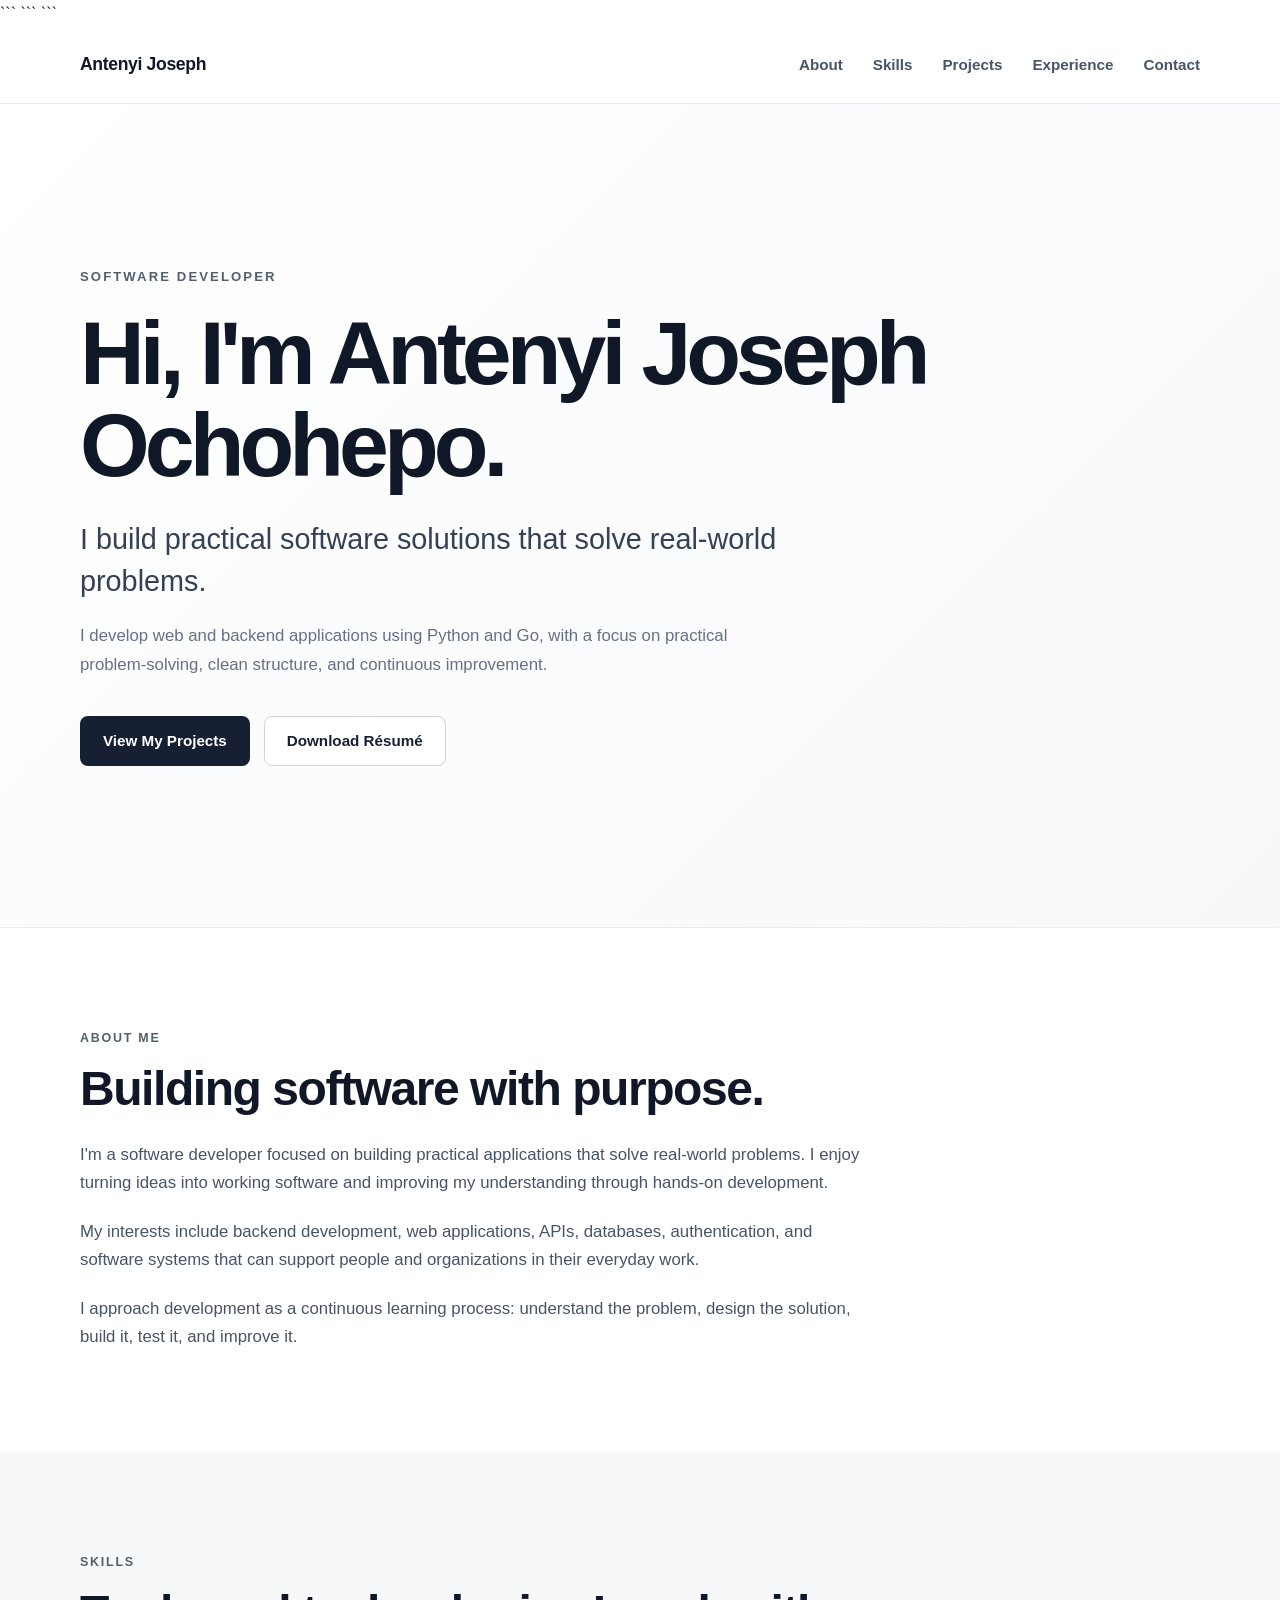
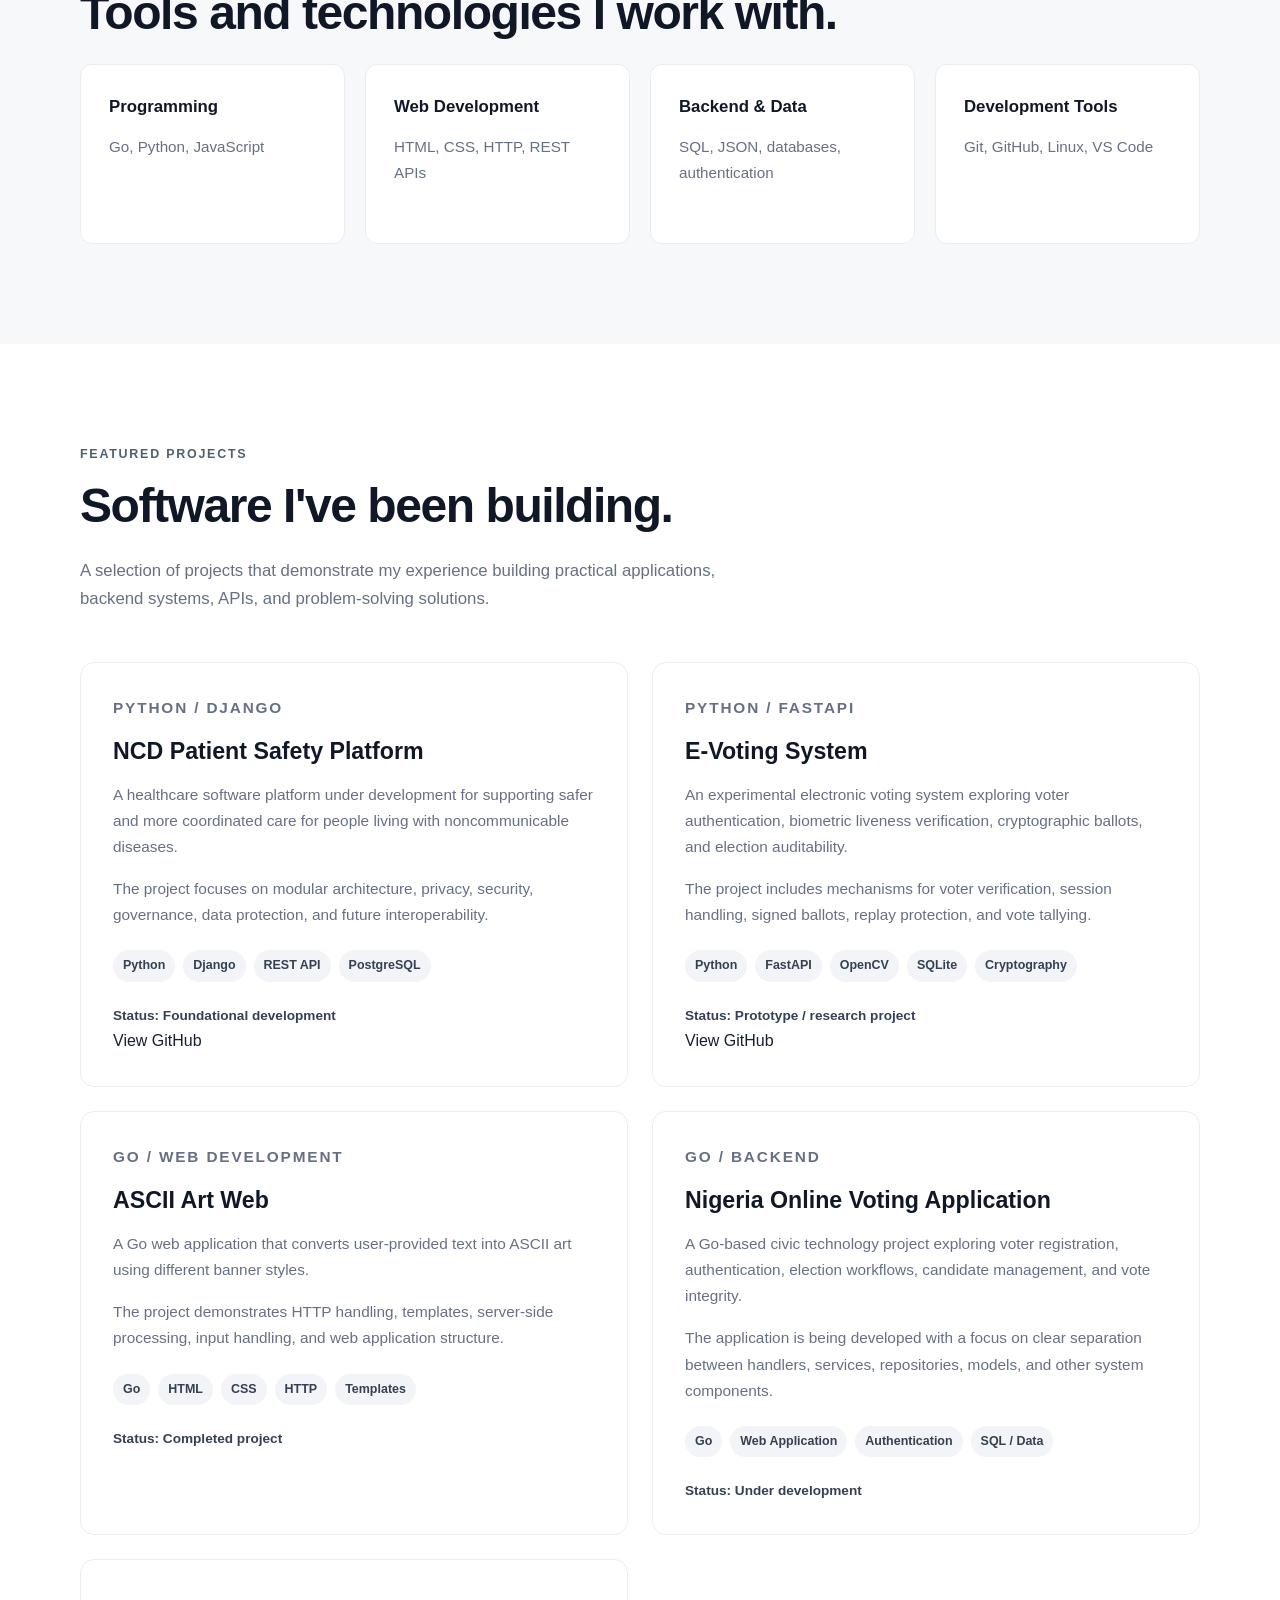
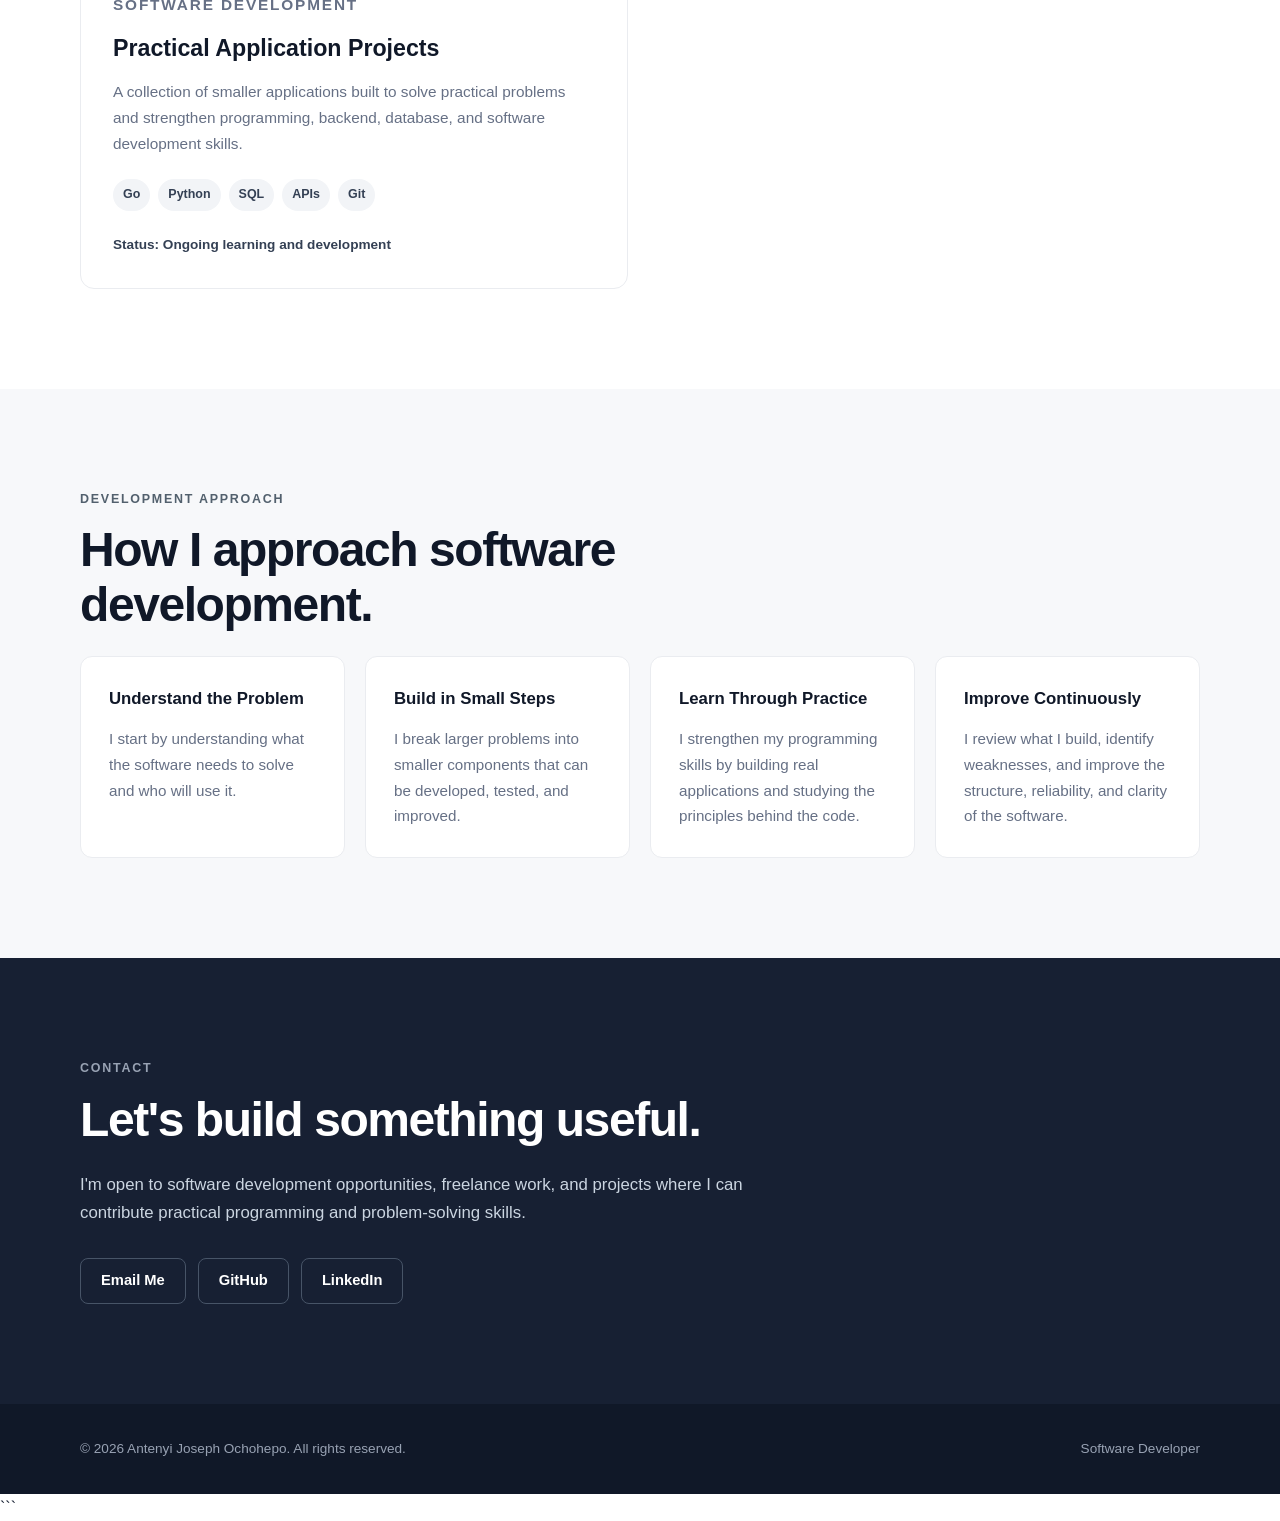
==== index.html @ 0637e805 "myfiles" ====
<!DOCTYPE html>

<html lang="en">
<head>
    <meta charset="UTF-8">
    <meta name="viewport" content="width=device-width, initial-scale=1.0">

```
<title>Antenyi Joseph Ochohepo | Software Developer</title>

<meta
    name="description"
    content="Portfolio of Antenyi Joseph Ochohepo, a software developer building practical web and backend applications using Python and Go."
>

<meta
    name="author"
    content="Antenyi Joseph Ochohepo"
>

<link rel="stylesheet" href="css/style.css">
```

</head>

<body>

```
<!-- =========================
     HEADER / NAVIGATION
========================== -->

<header class="site-header">

    <nav class="navbar container">

        <a class="logo" href="#home">
            Antenyi Joseph
        </a>

        <div class="nav-links">
            <a href="#about">About</a>
            <a href="#skills">Skills</a>
            <a href="#projects">Projects</a>
            <a href="#experience">Experience</a>
            <a href="#contact">Contact</a>
        </div>

    </nav>

</header>


<main>

    <!-- =========================
         HERO
    ========================== -->

    <section id="home" class="hero">

        <div class="container hero-content">

            <p class="eyebrow">
                SOFTWARE DEVELOPER
            </p>

            <h1>
                Hi, I'm Antenyi Joseph Ochohepo.
            </h1>

            <p class="hero-text">
                I build practical software solutions that solve
                real-world problems.
            </p>

            <p class="hero-description">
                I develop web and backend applications using Python and Go,
                with a focus on practical problem-solving, clean structure,
                and continuous improvement.
            </p>

            <div class="hero-actions">

                <a
                    class="button button-primary"
                    href="#projects"
                >
                    View My Projects
                </a>

                <a
                    class="button button-secondary"
                    href="assets/Antenyi_Joseph_Ochohepo_Software_Developer_Resume.pdf"
                    target="_blank"
                    rel="noopener"
                >
                    Download Résumé
                </a>

            </div>

        </div>

    </section>


    <!-- =========================
         ABOUT
    ========================== -->

    <section id="about" class="section">

        <div class="container">

            <p class="section-label">
                ABOUT ME
            </p>

            <h2>
                Building software with purpose.
            </h2>

            <div class="about-content">

                <p>
                    I'm a software developer focused on building practical
                    applications that solve real-world problems. I enjoy
                    turning ideas into working software and improving my
                    understanding through hands-on development.
                </p>

                <p>
                    My interests include backend development, web
                    applications, APIs, databases, authentication, and
                    software systems that can support people and
                    organizations in their everyday work.
                </p>

                <p>
                    I approach development as a continuous learning
                    process: understand the problem, design the solution,
                    build it, test it, and improve it.
                </p>

            </div>

        </div>

    </section>


    <!-- =========================
         SKILLS
    ========================== -->

    <section id="skills" class="section section-alt">

        <div class="container">

            <p class="section-label">
                SKILLS
            </p>

            <h2>
                Tools and technologies I work with.
            </h2>

            <div class="skills-grid">

                <article class="skill-card">

                    <h3>
                        Programming
                    </h3>

                    <p>
                        Go, Python, JavaScript
                    </p>

                </article>


                <article class="skill-card">

                    <h3>
                        Web Development
                    </h3>

                    <p>
                        HTML, CSS, HTTP, REST APIs
                    </p>

                </article>


                <article class="skill-card">

                    <h3>
                        Backend &amp; Data
                    </h3>

                    <p>
                        SQL, JSON, databases, authentication
                    </p>

                </article>


                <article class="skill-card">

                    <h3>
                        Development Tools
                    </h3>

                    <p>
                        Git, GitHub, Linux, VS Code
                    </p>

                </article>

            </div>

        </div>

    </section>


    <!-- =========================
         PROJECTS
    ========================== -->

    <section id="projects" class="section">

        <div class="container">

            <p class="section-label">
                FEATURED PROJECTS
            </p>

            <h2>
                Software I've been building.
            </h2>

            <p class="section-intro">
                A selection of projects that demonstrate my experience
                building practical applications, backend systems,
                APIs, and problem-solving solutions.
            </p>


            <div class="projects-grid">

                <!-- =========================
                     PROJECT 1
                ========================== -->

                <article class="project-card">

                    <div class="project-content">

                        <p class="project-type">
                            PYTHON / DJANGO
                        </p>

                        <h3>
                            NCD Patient Safety Platform
                        </h3>

                        <p>
                            A healthcare software platform under development
                            for supporting safer and more coordinated care
                            for people living with noncommunicable diseases.
                        </p>

                        <p>
                            The project focuses on modular architecture,
                            privacy, security, governance, data protection,
                            and future interoperability.
                        </p>

                        <div class="project-tags">

                            <span>Python</span>
                            <span>Django</span>
                            <span>REST API</span>
                            <span>PostgreSQL</span>

                        </div>

                        <p class="project-status">
                            Status: Foundational development
                        </p>

                        <div class="project-links">

                            <a
                                href="https://github.com/antenyijoseph20-glitch/NCD-Patient-Safety-Platform"
                                target="_blank"
                                rel="noopener"
                            >
                                View GitHub
                            </a>

                        </div>

                    </div>

                </article>


                <!-- =========================
                     PROJECT 2
                ========================== -->

                <article class="project-card">

                    <div class="project-content">

                        <p class="project-type">
                            PYTHON / FASTAPI
                        </p>

                        <h3>
                            E-Voting System
                        </h3>

                        <p>
                            An experimental electronic voting system
                            exploring voter authentication, biometric
                            liveness verification, cryptographic ballots,
                            and election auditability.
                        </p>

                        <p>
                            The project includes mechanisms for voter
                            verification, session handling, signed
                            ballots, replay protection, and vote tallying.
                        </p>

                        <div class="project-tags">

                            <span>Python</span>
                            <span>FastAPI</span>
                            <span>OpenCV</span>
                            <span>SQLite</span>
                            <span>Cryptography</span>

                        </div>

                        <p class="project-status">
                            Status: Prototype / research project
                        </p>

                        <div class="project-links">

                            <a
                                href="https://github.com/antenyijoseph20-glitch/evoting"
                                target="_blank"
                                rel="noopener"
                            >
                                View GitHub
                            </a>

                        </div>

                    </div>

                </article>


                <!-- =========================
                     PROJECT 3
                ========================== -->

                <article class="project-card">

                    <div class="project-content">

                        <p class="project-type">
                            GO / WEB DEVELOPMENT
                        </p>

                        <h3>
                            ASCII Art Web
                        </h3>

                        <p>
                            A Go web application that converts user-provided
                            text into ASCII art using different banner
                            styles.
                        </p>

                        <p>
                            The project demonstrates HTTP handling,
                            templates, server-side processing, input
                            handling, and web application structure.
                        </p>

                        <div class="project-tags">

                            <span>Go</span>
                            <span>HTML</span>
                            <span>CSS</span>
                            <span>HTTP</span>
                            <span>Templates</span>

                        </div>

                        <p class="project-status">
                            Status: Completed project
                        </p>

                    </div>

                </article>


                <!-- =========================
                     PROJECT 4
                ========================== -->

                <article class="project-card">

                    <div class="project-content">

                        <p class="project-type">
                            GO / BACKEND
                        </p>

                        <h3>
                            Nigeria Online Voting Application
                        </h3>

                        <p>
                            A Go-based civic technology project exploring
                            voter registration, authentication, election
                            workflows, candidate management, and vote
                            integrity.
                        </p>

                        <p>
                            The application is being developed with a focus
                            on clear separation between handlers, services,
                            repositories, models, and other system
                            components.
                        </p>

                        <div class="project-tags">

                            <span>Go</span>
                            <span>Web Application</span>
                            <span>Authentication</span>
                            <span>SQL / Data</span>

                        </div>

                        <p class="project-status">
                            Status: Under development
                        </p>

                    </div>

                </article>


                <!-- =========================
                     PROJECT 5
                ========================== -->

                <article class="project-card">

                    <div class="project-content">

                        <p class="project-type">
                            SOFTWARE DEVELOPMENT
                        </p>

                        <h3>
                            Practical Application Projects
                        </h3>

                        <p>
                            A collection of smaller applications built to
                            solve practical problems and strengthen
                            programming, backend, database, and software
                            development skills.
                        </p>

                        <div class="project-tags">

                            <span>Go</span>
                            <span>Python</span>
                            <span>SQL</span>
                            <span>APIs</span>
                            <span>Git</span>

                        </div>

                        <p class="project-status">
                            Status: Ongoing learning and development
                        </p>

                    </div>

                </article>

            </div>

        </div>

    </section>


    <!-- =========================
         DEVELOPMENT APPROACH
    ========================== -->

    <section id="experience" class="section section-alt">

        <div class="container">

            <p class="section-label">
                DEVELOPMENT APPROACH
            </p>

            <h2>
                How I approach software development.
            </h2>

            <div class="experience-grid">

                <article class="experience-card">

                    <h3>
                        Understand the Problem
                    </h3>

                    <p>
                        I start by understanding what the software needs
                        to solve and who will use it.
                    </p>

                </article>


                <article class="experience-card">

                    <h3>
                        Build in Small Steps
                    </h3>

                    <p>
                        I break larger problems into smaller components
                        that can be developed, tested, and improved.
                    </p>

                </article>


                <article class="experience-card">

                    <h3>
                        Learn Through Practice
                    </h3>

                    <p>
                        I strengthen my programming skills by building
                        real applications and studying the principles
                        behind the code.
                    </p>

                </article>


                <article class="experience-card">

                    <h3>
                        Improve Continuously
                    </h3>

                    <p>
                        I review what I build, identify weaknesses, and
                        improve the structure, reliability, and clarity
                        of the software.
                    </p>

                </article>

            </div>

        </div>

    </section>


    <!-- =========================
         CONTACT
    ========================== -->

    <section id="contact" class="section contact-section">

        <div class="container contact-content">

            <p class="section-label">
                CONTACT
            </p>

            <h2>
                Let's build something useful.
            </h2>

            <p>
                I'm open to software development opportunities,
                freelance work, and projects where I can contribute
                practical programming and problem-solving skills.
            </p>

            <div class="contact-links">

                <a href="mailto:antenyijoseph20@gmail.com">
                    Email Me
                </a>

                <a
                    href="https://github.com/antenyijoseph20-glitch"
                    target="_blank"
                    rel="noopener"
                >
                    GitHub
                </a>

                <a
                    href="https://www.linkedin.com/in/antenyi-joseph-727a21181"
                    target="_blank"
                    rel="noopener"
                >
                    LinkedIn
                </a>

            </div>

        </div>

    </section>

</main>


<!-- =========================
     FOOTER
========================== -->

<footer class="site-footer">

    <div class="container footer-content">

        <p>
            &copy; 2026 Antenyi Joseph Ochohepo.
            All rights reserved.
        </p>

        <p>
            Software Developer
        </p>

    </div>

</footer>


<script src="js/script.js"></script>
```

</body>
</html>
---- css/style.css ----
/* =========================================================
   PORTFOLIO STYLESHEET
   Antenyi Joseph Ochohepo
   ========================================================= */

/* =========================================================
   1. RESET & BASE
   ========================================================= */

* {
    margin: 0;
    padding: 0;
    box-sizing: border-box;
}

html {
    scroll-behavior: smooth;
}

body {
    font-family:
        Inter,
        -apple-system,
        BlinkMacSystemFont,
        "Segoe UI",
        Roboto,
        Helvetica,
        Arial,
        sans-serif;

    background: #ffffff;
    color: #172033;
    line-height: 1.7;
}

img {
    max-width: 100%;
    display: block;
}

a {
    color: inherit;
    text-decoration: none;
}

button,
a {
    -webkit-tap-highlight-color: transparent;
}

::selection {
    background: #172033;
    color: #ffffff;
}


/* =========================================================
   2. GLOBAL LAYOUT
   ========================================================= */

.container {
    width: min(1120px, calc(100% - 40px));
    margin: 0 auto;
}

.section {
    padding: 100px 0;
}

.section-alt {
    background: #f7f8fa;
}

.section-label {
    margin-bottom: 12px;
    color: #52606d;
    font-size: 0.78rem;
    font-weight: 700;
    letter-spacing: 0.14em;
}

.section h2 {
    max-width: 760px;
    margin-bottom: 24px;
    color: #101828;
    font-size: clamp(2rem, 4vw, 3rem);
    line-height: 1.15;
    letter-spacing: -0.03em;
}

.section-intro {
    max-width: 700px;
    margin-bottom: 48px;
    color: #667085;
    font-size: 1.05rem;
}


/* =========================================================
   3. HEADER / NAVIGATION
   ========================================================= */

.site-header {
    position: sticky;
    top: 0;
    z-index: 1000;

    background: rgba(255, 255, 255, 0.94);
    border-bottom: 1px solid #eaecf0;

    backdrop-filter: blur(12px);
}

.navbar {
    min-height: 76px;

    display: flex;
    align-items: center;
    justify-content: space-between;

    gap: 30px;
}

.logo {
    color: #101828;
    font-size: 1.1rem;
    font-weight: 800;
    letter-spacing: -0.02em;
}

.nav-links {
    display: flex;
    align-items: center;
    gap: 30px;
}

.nav-links a {
    position: relative;

    color: #475467;
    font-size: 0.95rem;
    font-weight: 600;

    transition:
        color 0.2s ease;
}

.nav-links a::after {
    content: "";

    position: absolute;
    left: 0;
    bottom: -7px;

    width: 0;
    height: 2px;

    background: #172033;

    transition: width 0.2s ease;
}

.nav-links a.active {
    color: #101828;
}

.nav-links a.active::after {
    width: 100%;
}


/* =========================================================
   4. HERO
   ========================================================= */

.hero {
    min-height: calc(100vh - 76px);

    display: flex;
    align-items: center;

    background:
        linear-gradient(
            135deg,
            #ffffff 0%,
            #f7f8fa 100%
        );

    border-bottom: 1px solid #eaecf0;
}

.hero-content {
    padding: 100px 0;
}

.eyebrow {
    margin-bottom: 20px;

    color: #52606d;
    font-size: 0.82rem;
    font-weight: 800;
    letter-spacing: 0.16em;
}

.hero h1 {
    max-width: 850px;

    color: #101828;
    font-size: clamp(2.8rem, 7vw, 5.8rem);
    line-height: 1.02;
    letter-spacing: -0.055em;
}

.hero-text {
    max-width: 760px;
    margin-top: 28px;

    color: #344054;
    font-size: clamp(1.3rem, 2.5vw, 1.8rem);
    line-height: 1.45;
    font-weight: 500;
}

.hero-description {
    max-width: 680px;
    margin-top: 20px;

    color: #667085;
    font-size: 1.05rem;
}

.hero-actions {
    display: flex;
    flex-wrap: wrap;

    gap: 14px;
    margin-top: 36px;
}


/* =========================================================
   5. BUTTONS
   ========================================================= */

.button {
    display: inline-flex;
    align-items: center;
    justify-content: center;

    min-height: 50px;
    padding: 0 22px;

    border: 1px solid transparent;
    border-radius: 8px;

    font-size: 0.95rem;
    font-weight: 700;

    transition:
        transform 0.2s ease,
        background 0.2s ease,
        border-color 0.2s ease;
}

.button:hover {
    transform: translateY(-2px);
}

.button-primary {
    background: #172033;
    color: #ffffff;
}

.button-primary:hover {
    background: #0f1728;
}

.button-secondary {
    background: #ffffff;
    color: #172033;
    border-color: #d0d5dd;
}

.button-secondary:hover {
    background: #f9fafb;
    border-color: #98a2b3;
}


/* =========================================================
   6. ABOUT
   ========================================================= */

.about-content {
    max-width: 780px;
}

.about-content p {
    margin-bottom: 20px;

    color: #475467;
    font-size: 1.05rem;
}

.about-content p:last-child {
    margin-bottom: 0;
}


/* =========================================================
   7. SKILLS
   ========================================================= */

.skills-grid {
    display: grid;

    grid-template-columns: repeat(4, 1fr);

    gap: 20px;
}

.skill-card {
    min-height: 180px;
    padding: 28px;

    background: #ffffff;
    border: 1px solid #eaecf0;
    border-radius: 12px;

    transition:
        transform 0.2s ease,
        border-color 0.2s ease,
        box-shadow 0.2s ease;
}

.skill-card:hover {
    transform: translateY(-4px);

    border-color: #d0d5dd;

    box-shadow:
        0 12px 30px rgba(16, 24, 40, 0.08);
}

.skill-card h3 {
    margin-bottom: 12px;

    color: #101828;
    font-size: 1.05rem;
}

.skill-card p {
    color: #667085;
    font-size: 0.95rem;
}


/* =========================================================
   8. PROJECTS
   ========================================================= */

.projects-grid {
    display: grid;

    grid-template-columns: repeat(2, 1fr);

    gap: 24px;
}

.project-card {
    display: flex;

    min-height: 100%;

    background: #ffffff;
    border: 1px solid #eaecf0;
    border-radius: 14px;

    overflow: hidden;

    transition:
        transform 0.2s ease,
        border-color 0.2s ease,
        box-shadow 0.2s ease;
}

.project-card:hover {
    transform: translateY(-5px);

    border-color: #d0d5dd;

    box-shadow:
        0 16px 36px rgba(16, 24, 40, 0.09);
}

.project-content {
    width: 100%;
    padding: 32px;
}

.project-type {
    margin-bottom: 12px;

    color: #667085;
    font-size: 0.75rem;
    font-weight: 800;
    letter-spacing: 0.12em;
}

.project-card h3 {
    margin-bottom: 16px;

    color: #101828;
    font-size: 1.45rem;
    line-height: 1.25;
}

.project-card p {
    margin-bottom: 16px;

    color: #667085;
    font-size: 0.96rem;
}

.project-tags {
    display: flex;
    flex-wrap: wrap;

    gap: 8px;
    margin-top: 22px;
}

.project-tags span {
    padding: 5px 10px;

    background: #f2f4f7;
    border-radius: 999px;

    color: #344054;
    font-size: 0.78rem;
    font-weight: 600;
}

.project-status {
    margin-top: 22px;
    margin-bottom: 0 !important;

    color: #344054 !important;
    font-size: 0.85rem !important;
    font-weight: 700;
}


/* =========================================================
   9. DEVELOPMENT APPROACH
   ========================================================= */

.experience-grid {
    display: grid;

    grid-template-columns: repeat(4, 1fr);

    gap: 20px;
}

.experience-card {
    padding: 28px;

    background: #ffffff;
    border: 1px solid #eaecf0;
    border-radius: 12px;
}

.experience-card h3 {
    margin-bottom: 12px;

    color: #101828;
    font-size: 1.05rem;
}

.experience-card p {
    color: #667085;
    font-size: 0.95rem;
}


/* =========================================================
   10. CONTACT
   ========================================================= */

.contact-section {
    background: #172033;
    color: #ffffff;
}

.contact-section .section-label {
    color: #98a2b3;
}

.contact-section h2 {
    color: #ffffff;
}

.contact-content > p:not(.section-label) {
    max-width: 680px;

    margin-bottom: 30px;

    color: #cbd5e1;
    font-size: 1.05rem;
}

.contact-links {
    display: flex;
    flex-wrap: wrap;

    gap: 12px;
}

.contact-links a {
    display: inline-flex;
    align-items: center;
    justify-content: center;

    min-height: 46px;
    padding: 0 20px;

    border: 1px solid #475467;
    border-radius: 8px;

    color: #ffffff;
    font-size: 0.92rem;
    font-weight: 700;

    transition:
        background 0.2s ease,
        border-color 0.2s ease;
}

.contact-links a:hover {
    background: #273249;
    border-color: #667085;
}


/* =========================================================
   11. FOOTER
   ========================================================= */

.site-footer {
    background: #101828;
    color: #98a2b3;
}

.footer-content {
    min-height: 90px;

    display: flex;
    align-items: center;
    justify-content: space-between;

    gap: 20px;
}

.footer-content p {
    font-size: 0.85rem;
}


/* =========================================================
   12. ACCESSIBILITY
   ========================================================= */

a:focus-visible {
    outline: 3px solid #667085;
    outline-offset: 4px;
    border-radius: 4px;
}


/* =========================================================
   13. TABLET
   ========================================================= */

@media (max-width: 900px) {

    .skills-grid,
    .experience-grid {
        grid-template-columns: repeat(2, 1fr);
    }

    .projects-grid {
        grid-template-columns: 1fr;
    }

    .hero h1 {
        max-width: 760px;
    }
}


/* =========================================================
   14. MOBILE
   ========================================================= */

@media (max-width: 700px) {

    .container {
        width: min(100% - 28px, 1120px);
    }

    .section {
        padding: 72px 0;
    }

    .navbar {
        min-height: auto;

        padding: 18px 0;

        align-items: flex-start;
        flex-direction: column;

        gap: 14px;
    }

    .nav-links {
        width: 100%;

        flex-wrap: wrap;

        gap: 10px 18px;
    }

    .nav-links a {
        font-size: 0.88rem;
    }

    .hero {
        min-height: auto;
    }

    .hero-content {
        padding: 80px 0;
    }

    .hero h1 {
        font-size: clamp(2.6rem, 14vw, 4rem);
    }

    .hero-text {
        font-size: 1.2rem;
    }

    .hero-description {
        font-size: 1rem;
    }

    .hero-actions {
        flex-direction: column;
        align-items: stretch;
    }

    .button {
        width: 100%;
    }

    .skills-grid,
    .experience-grid {
        grid-template-columns: 1fr;
    }

    .project-content {
        padding: 26px;
    }

    .contact-links {
        flex-direction: column;
        align-items: stretch;
    }

    .contact-links a {
        width: 100%;
    }

    .footer-content {
        padding: 24px 0;

        flex-direction: column;
        align-items: flex-start;
    }
}


/* =========================================================
   15. REDUCED MOTION
   ========================================================= */

@media (prefers-reduced-motion: reduce) {

    html {
        scroll-behavior: auto;
    }

    *,
    *::before,
    *::after {
        transition: none !important;
        animation: none !important;
    }
}
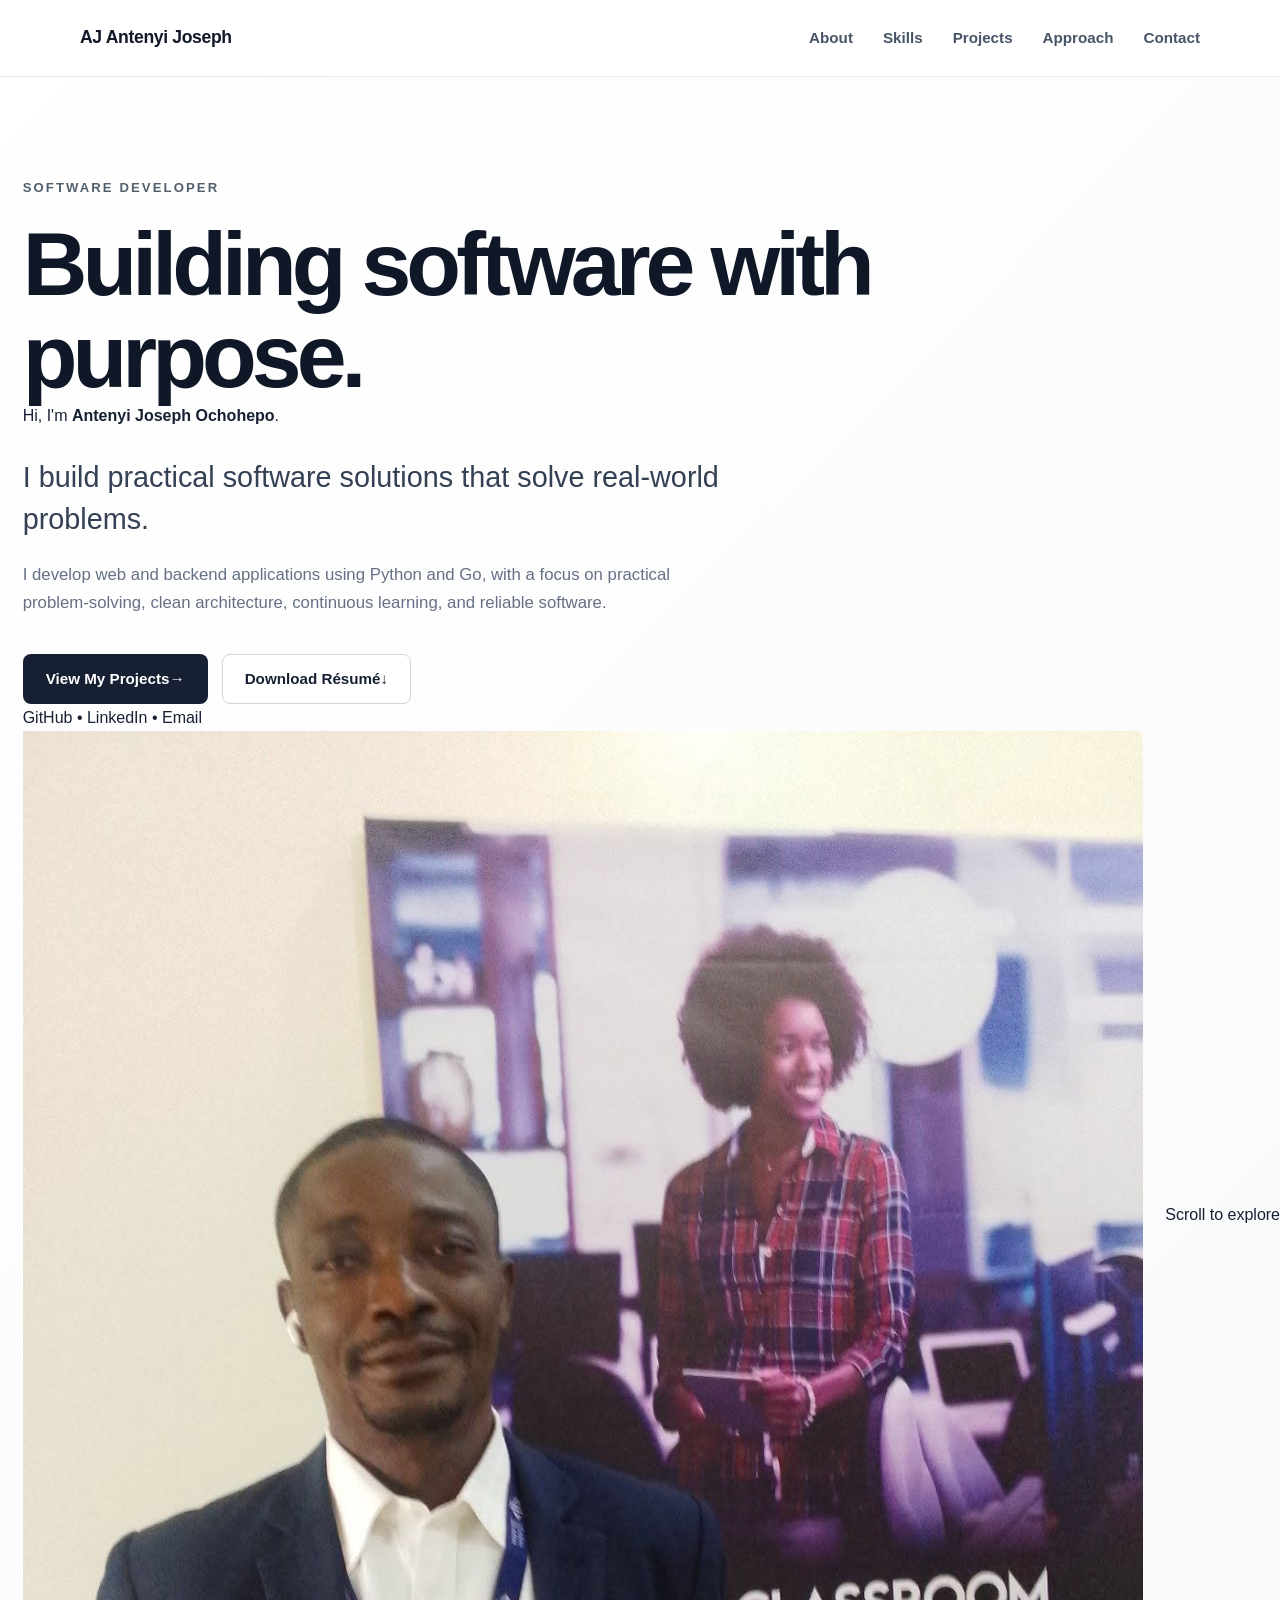
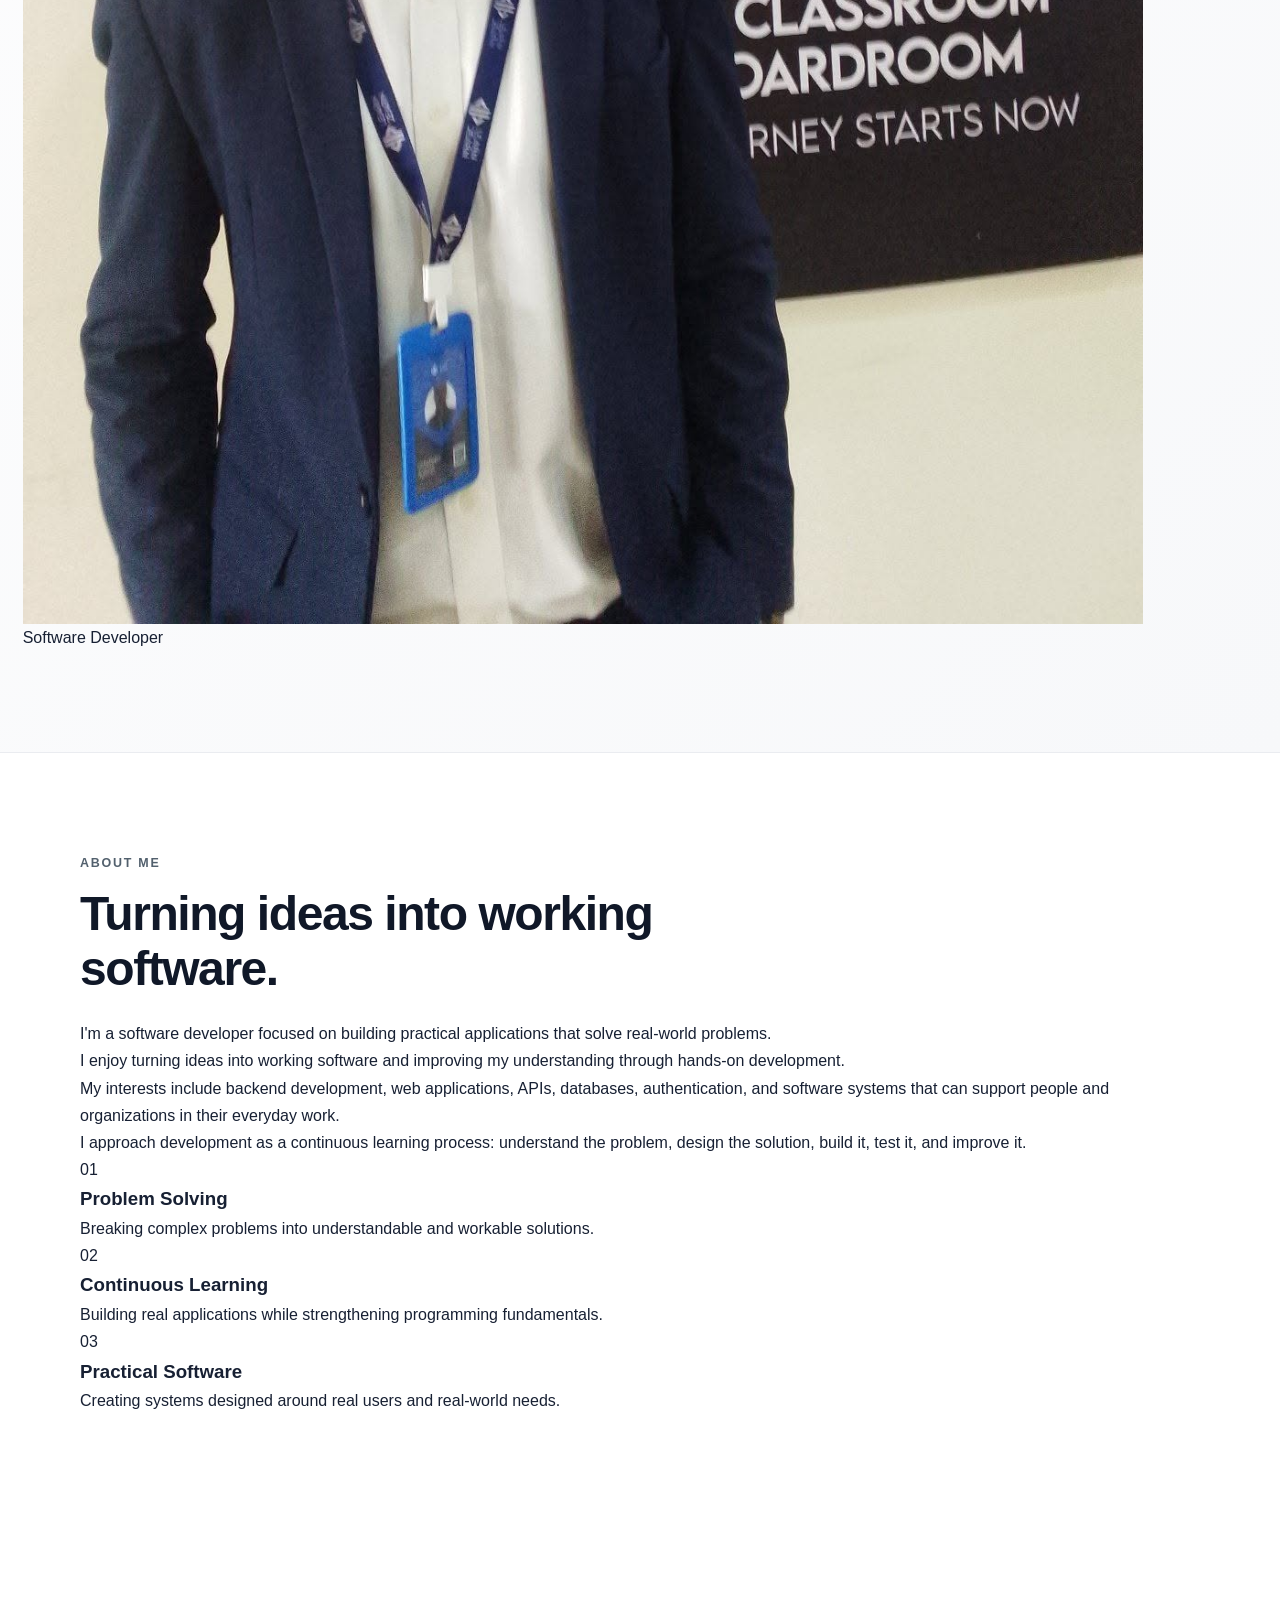
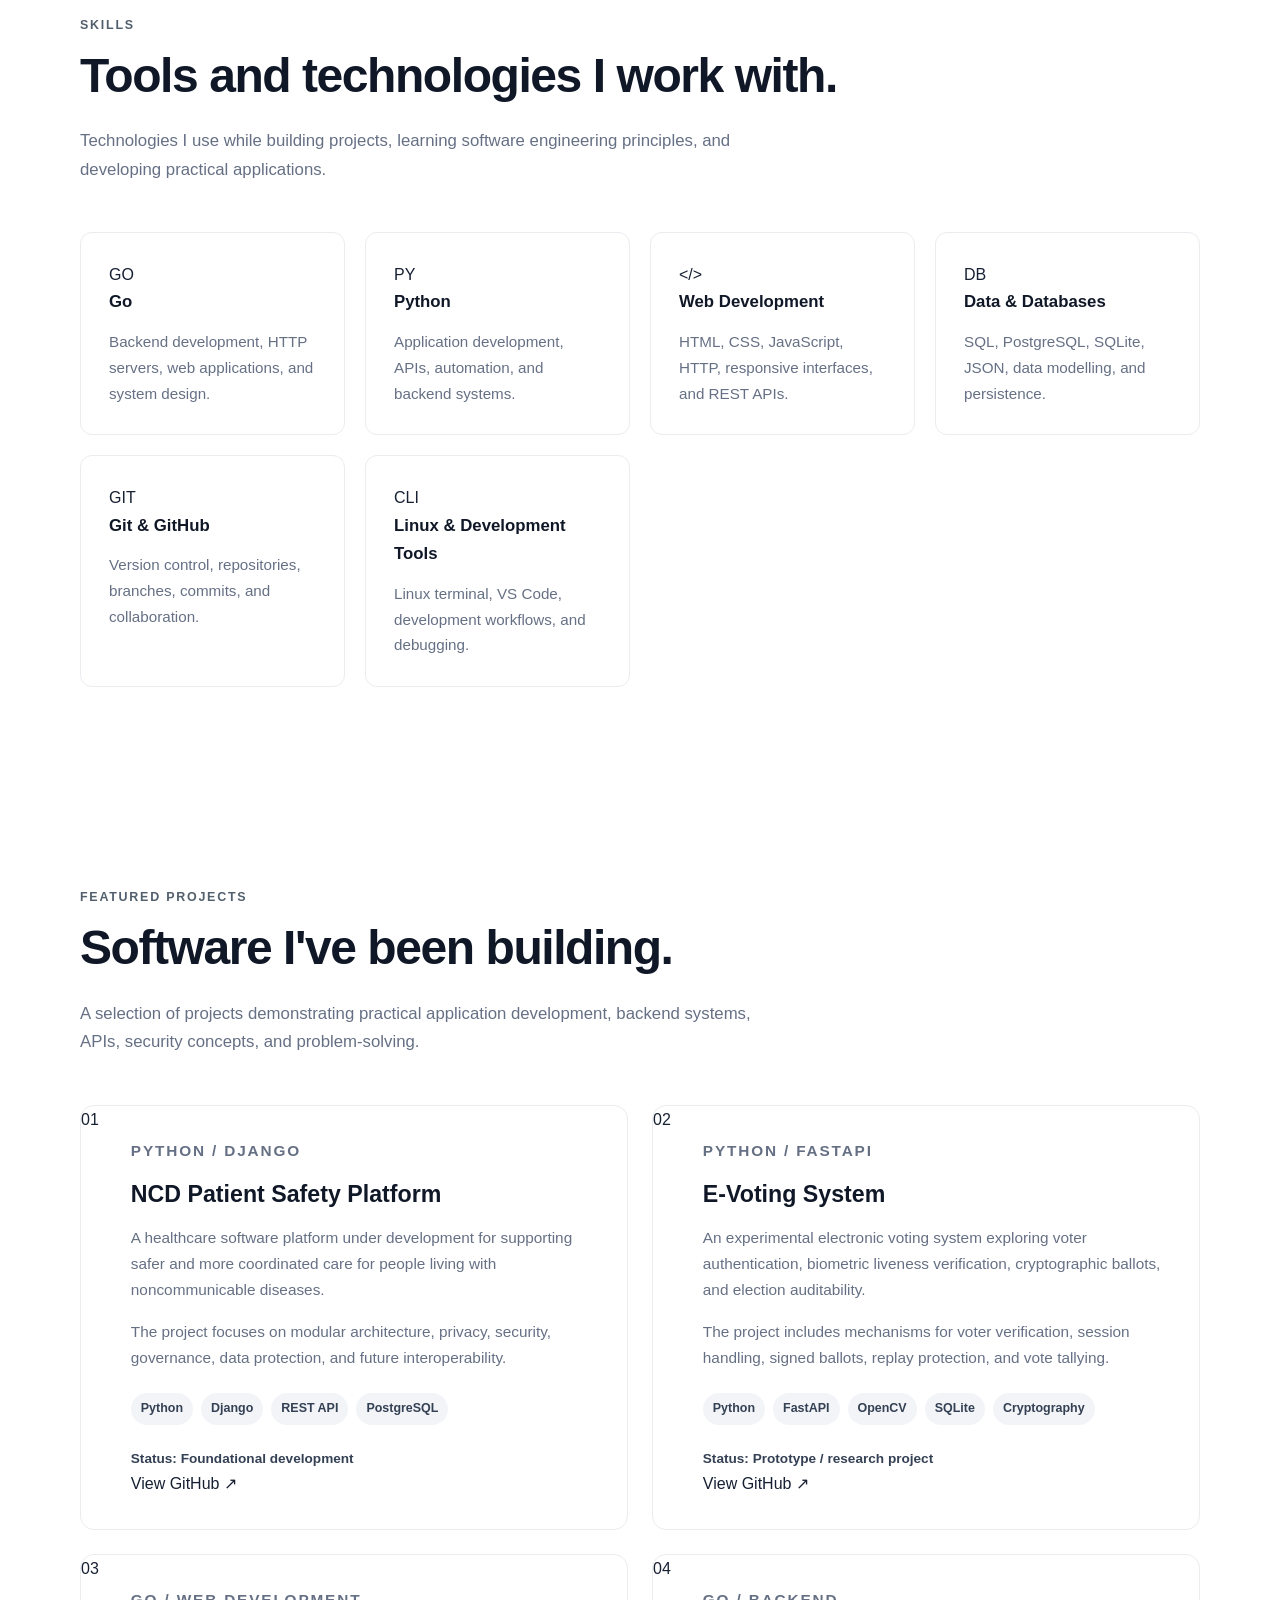
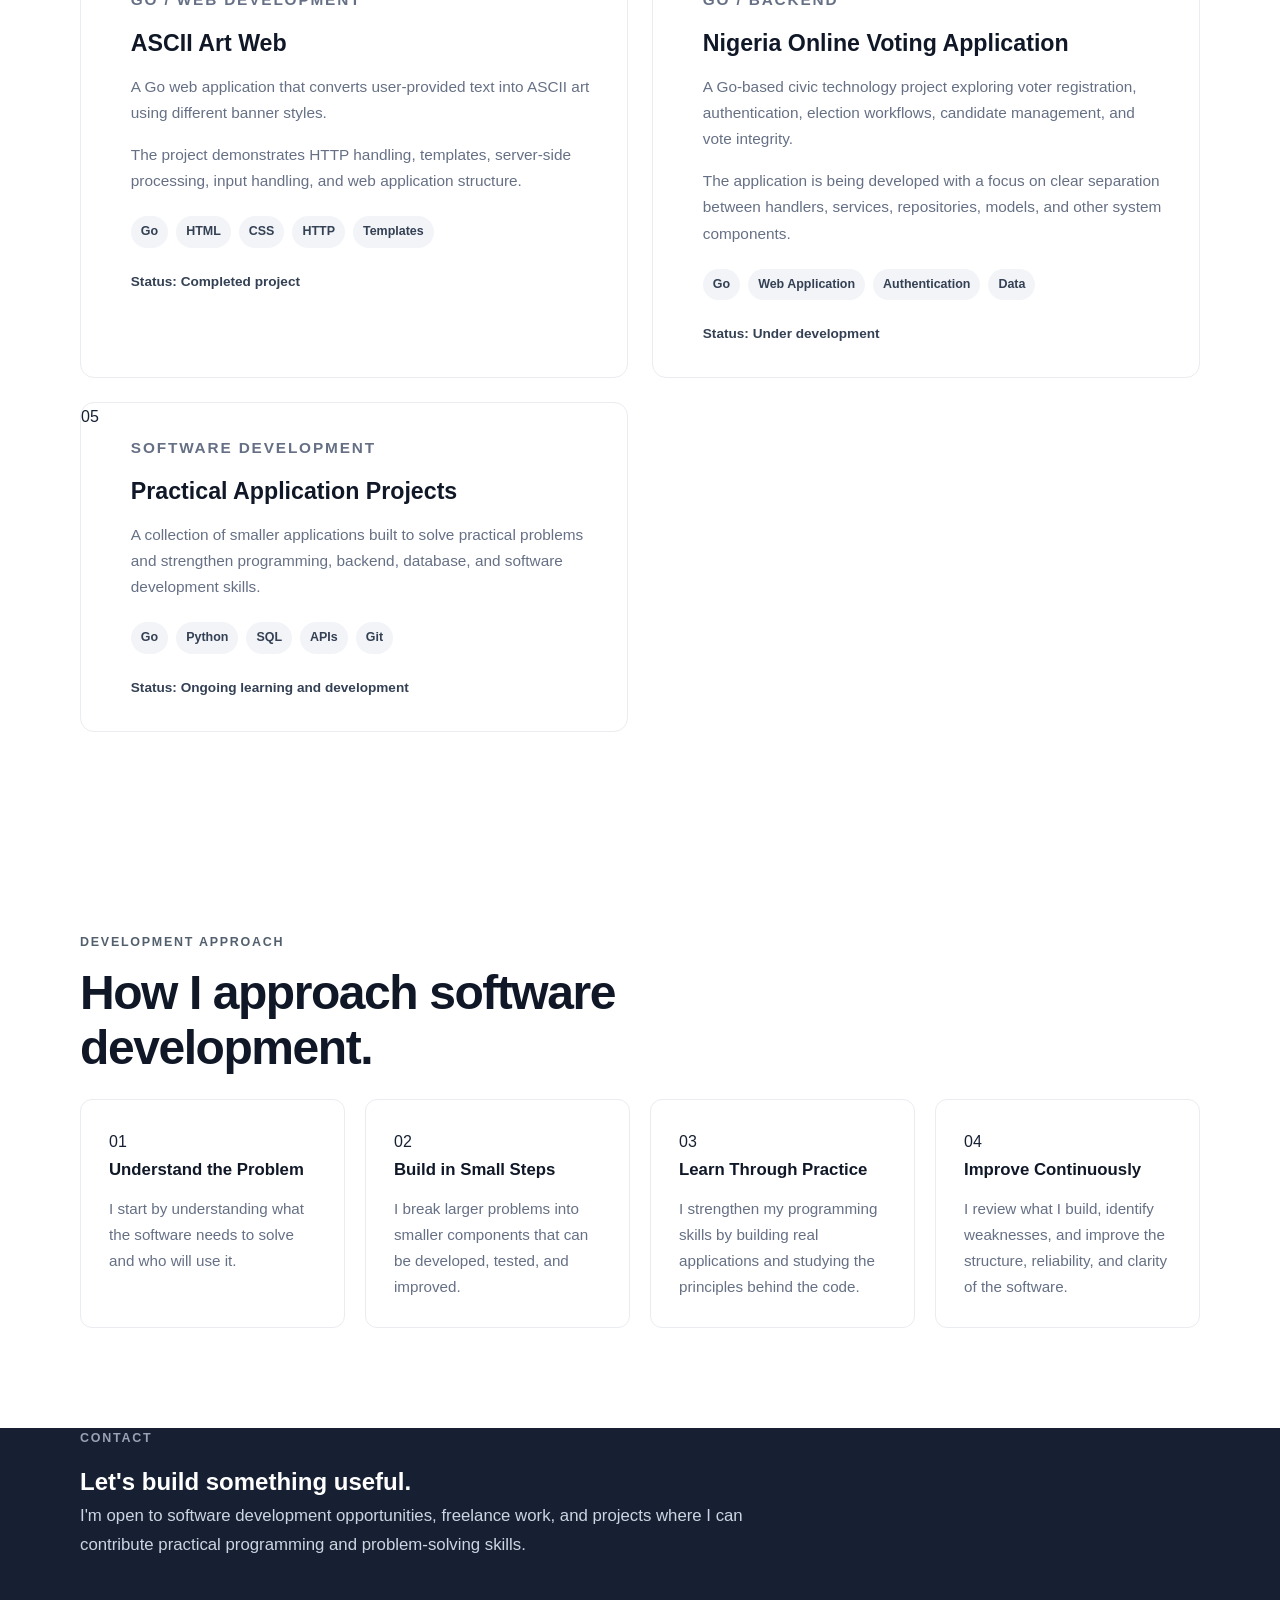
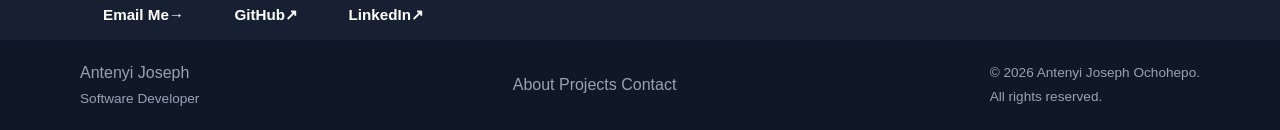
==== commit 89ee5aee: "nyfiles" ====
--- a/index.html
+++ b/index.html
@@ -1,676 +1,1071 @@
 <!DOCTYPE html>
-
 <html lang="en">
 <head>
     <meta charset="UTF-8">
-    <meta name="viewport" content="width=device-width, initial-scale=1.0">
-
-```
-<title>Antenyi Joseph Ochohepo | Software Developer</title>
-
-<meta
-    name="description"
-    content="Portfolio of Antenyi Joseph Ochohepo, a software developer building practical web and backend applications using Python and Go."
->
-
-<meta
-    name="author"
-    content="Antenyi Joseph Ochohepo"
->
-
-<link rel="stylesheet" href="css/style.css">
-```
-
+    <meta
+        name="viewport"
+        content="width=device-width, initial-scale=1.0"
+    >
+
+    <title>Antenyi Joseph Ochohepo | Software Developer</title>
+
+    <meta
+        name="description"
+        content="Portfolio of Antenyi Joseph Ochohepo, a software developer building practical web and backend applications using Python and Go."
+    >
+
+    <meta
+        name="author"
+        content="Antenyi Joseph Ochohepo"
+    >
+
+    <link rel="stylesheet" href="css/style.css">
 </head>
 
 <body>
 
-```
-<!-- =========================
-     HEADER / NAVIGATION
-========================== -->
-
-<header class="site-header">
-
-    <nav class="navbar container">
-
-        <a class="logo" href="#home">
-            Antenyi Joseph
-        </a>
-
-        <div class="nav-links">
-            <a href="#about">About</a>
-            <a href="#skills">Skills</a>
-            <a href="#projects">Projects</a>
-            <a href="#experience">Experience</a>
-            <a href="#contact">Contact</a>
+    <!-- =========================
+         HEADER / NAVIGATION
+    ========================== -->
+
+    <header class="site-header">
+
+        <nav class="navbar container">
+
+            <a
+                class="logo"
+                href="#home"
+                aria-label="Antenyi Joseph home"
+            >
+                <span class="logo-mark">AJ</span>
+
+                <span class="logo-text">
+                    Antenyi Joseph
+                </span>
+            </a>
+
+            <div class="nav-links">
+
+                <a href="#about">
+                    About
+                </a>
+
+                <a href="#skills">
+                    Skills
+                </a>
+
+                <a href="#projects">
+                    Projects
+                </a>
+
+                <a href="#experience">
+                    Approach
+                </a>
+
+                <a href="#contact">
+                    Contact
+                </a>
+
+            </div>
+
+        </nav>
+
+    </header>
+
+
+    <main>
+
+        <!-- =========================
+             HERO
+        ========================== -->
+
+        <section
+            id="home"
+            class="hero"
+        >
+
+            <div class="hero-background-shape hero-shape-one"></div>
+
+            <div class="hero-background-shape hero-shape-two"></div>
+
+            <div class="container hero-content">
+
+                <div class="hero-text-content">
+
+                    <p class="eyebrow">
+                        SOFTWARE DEVELOPER
+                    </p>
+
+                    <h1>
+                        Building software
+                        <span>with purpose.</span>
+                    </h1>
+
+                    <p class="hero-introduction">
+                        Hi, I'm
+                        <strong>Antenyi Joseph Ochohepo</strong>.
+                    </p>
+
+                    <p class="hero-text">
+                        I build practical software solutions that solve
+                        real-world problems.
+                    </p>
+
+                    <p class="hero-description">
+                        I develop web and backend applications using
+                        Python and Go, with a focus on practical
+                        problem-solving, clean architecture,
+                        continuous learning, and reliable software.
+                    </p>
+
+                    <div class="hero-actions">
+
+                        <a
+                            class="button button-primary"
+                            href="#projects"
+                        >
+                            View My Projects
+                            <span aria-hidden="true">→</span>
+                        </a>
+
+                        <a
+                            class="button button-secondary"
+                            href="assets/Antenyi_Joseph_Ochohepo_Software_Developer_Resume.pdf"
+                            target="_blank"
+                            rel="noopener noreferrer"
+                        >
+                            Download Résumé
+                            <span aria-hidden="true">↓</span>
+                        </a>
+
+                    </div>
+
+                    <div class="hero-social-links">
+
+                        <a
+                            href="https://github.com/antenyijoseph20-glitch"
+                            target="_blank"
+                            rel="noopener noreferrer"
+                        >
+                            GitHub
+                        </a>
+
+                        <span>•</span>
+
+                        <a
+                            href="https://www.linkedin.com/in/antenyi-joseph-727a21181"
+                            target="_blank"
+                            rel="noopener noreferrer"
+                        >
+                            LinkedIn
+                        </a>
+
+                        <span>•</span>
+
+                        <a href="mailto:antenyijoseph20@gmail.com">
+                            Email
+                        </a>
+
+                    </div>
+
+                </div>
+
+
+                <!-- =========================
+                     PROFILE IMAGE
+                ========================== -->
+
+                <div class="hero-image-wrapper">
+
+                    <div class="hero-image-border"></div>
+
+                    <div class="hero-image-card">
+
+                        <img
+                            src="assets/profile.jpg"
+                            alt="Antenyi Joseph Ochohepo"
+                            class="profile-image"
+                        >
+
+                    </div>
+
+                    <div class="hero-image-badge">
+
+                        <span class="badge-dot"></span>
+
+                        <span>
+                            Software Developer
+                        </span>
+
+                    </div>
+
+                </div>
+
+            </div>
+
+            <div class="hero-scroll-indicator">
+
+                <span></span>
+
+                <p>
+                    Scroll to explore
+                </p>
+
+            </div>
+
+        </section>
+
+
+        <!-- =========================
+             ABOUT
+        ========================== -->
+
+        <section
+            id="about"
+            class="section"
+        >
+
+            <div class="container">
+
+                <div class="section-heading">
+
+                    <p class="section-label">
+                        ABOUT ME
+                    </p>
+
+                    <h2>
+                        Turning ideas into
+                        <span>working software.</span>
+                    </h2>
+
+                </div>
+
+
+                <div class="about-grid">
+
+                    <div class="about-main">
+
+                        <p class="about-lead">
+                            I'm a software developer focused on building
+                            practical applications that solve real-world
+                            problems.
+                        </p>
+
+                        <p>
+                            I enjoy turning ideas into working software
+                            and improving my understanding through
+                            hands-on development.
+                        </p>
+
+                        <p>
+                            My interests include backend development,
+                            web applications, APIs, databases,
+                            authentication, and software systems that
+                            can support people and organizations in
+                            their everyday work.
+                        </p>
+
+                        <p>
+                            I approach development as a continuous
+                            learning process:
+                            understand the problem, design the solution,
+                            build it, test it, and improve it.
+                        </p>
+
+                    </div>
+
+
+                    <div class="about-highlights">
+
+                        <article class="highlight-card">
+
+                            <span class="highlight-number">
+                                01
+                            </span>
+
+                            <h3>
+                                Problem Solving
+                            </h3>
+
+                            <p>
+                                Breaking complex problems into
+                                understandable and workable solutions.
+                            </p>
+
+                        </article>
+
+
+                        <article class="highlight-card">
+
+                            <span class="highlight-number">
+                                02
+                            </span>
+
+                            <h3>
+                                Continuous Learning
+                            </h3>
+
+                            <p>
+                                Building real applications while
+                                strengthening programming fundamentals.
+                            </p>
+
+                        </article>
+
+
+                        <article class="highlight-card">
+
+                            <span class="highlight-number">
+                                03
+                            </span>
+
+                            <h3>
+                                Practical Software
+                            </h3>
+
+                            <p>
+                                Creating systems designed around
+                                real users and real-world needs.
+                            </p>
+
+                        </article>
+
+                    </div>
+
+                </div>
+
+            </div>
+
+        </section>
+
+
+        <!-- =========================
+             SKILLS
+        ========================== -->
+
+        <section
+            id="skills"
+            class="section section-dark"
+        >
+
+            <div class="container">
+
+                <div class="section-heading section-heading-light">
+
+                    <p class="section-label">
+                        SKILLS
+                    </p>
+
+                    <h2>
+                        Tools and technologies
+                        <span>I work with.</span>
+                    </h2>
+
+                    <p class="section-intro">
+                        Technologies I use while building projects,
+                        learning software engineering principles,
+                        and developing practical applications.
+                    </p>
+
+                </div>
+
+
+                <div class="skills-grid">
+
+                    <article class="skill-card">
+
+                        <div class="skill-icon">
+                            GO
+                        </div>
+
+                        <div>
+                            <h3>
+                                Go
+                            </h3>
+
+                            <p>
+                                Backend development, HTTP servers,
+                                web applications, and system design.
+                            </p>
+                        </div>
+
+                    </article>
+
+
+                    <article class="skill-card">
+
+                        <div class="skill-icon">
+                            PY
+                        </div>
+
+                        <div>
+                            <h3>
+                                Python
+                            </h3>
+
+                            <p>
+                                Application development, APIs,
+                                automation, and backend systems.
+                            </p>
+                        </div>
+
+                    </article>
+
+
+                    <article class="skill-card">
+
+                        <div class="skill-icon">
+                            &lt;/&gt;
+                        </div>
+
+                        <div>
+                            <h3>
+                                Web Development
+                            </h3>
+
+                            <p>
+                                HTML, CSS, JavaScript, HTTP,
+                                responsive interfaces, and REST APIs.
+                            </p>
+                        </div>
+
+                    </article>
+
+
+                    <article class="skill-card">
+
+                        <div class="skill-icon">
+                            DB
+                        </div>
+
+                        <div>
+                            <h3>
+                                Data &amp; Databases
+                            </h3>
+
+                            <p>
+                                SQL, PostgreSQL, SQLite, JSON,
+                                data modelling, and persistence.
+                            </p>
+                        </div>
+
+                    </article>
+
+
+                    <article class="skill-card">
+
+                        <div class="skill-icon">
+                            GIT
+                        </div>
+
+                        <div>
+                            <h3>
+                                Git &amp; GitHub
+                            </h3>
+
+                            <p>
+                                Version control, repositories,
+                                branches, commits, and collaboration.
+                            </p>
+                        </div>
+
+                    </article>
+
+
+                    <article class="skill-card">
+
+                        <div class="skill-icon">
+                            CLI
+                        </div>
+
+                        <div>
+                            <h3>
+                                Linux &amp; Development Tools
+                            </h3>
+
+                            <p>
+                                Linux terminal, VS Code,
+                                development workflows, and debugging.
+                            </p>
+                        </div>
+
+                    </article>
+
+                </div>
+
+            </div>
+
+        </section>
+
+
+        <!-- =========================
+             PROJECTS
+        ========================== -->
+
+        <section
+            id="projects"
+            class="section"
+        >
+
+            <div class="container">
+
+                <div class="section-heading">
+
+                    <p class="section-label">
+                        FEATURED PROJECTS
+                    </p>
+
+                    <h2>
+                        Software I've been
+                        <span>building.</span>
+                    </h2>
+
+                    <p class="section-intro">
+                        A selection of projects demonstrating practical
+                        application development, backend systems,
+                        APIs, security concepts, and problem-solving.
+                    </p>
+
+                </div>
+
+
+                <div class="projects-grid">
+
+                    <!-- PROJECT 1 -->
+
+                    <article class="project-card project-card-featured">
+
+                        <div class="project-number">
+                            01
+                        </div>
+
+                        <div class="project-content">
+
+                            <p class="project-type">
+                                PYTHON / DJANGO
+                            </p>
+
+                            <h3>
+                                NCD Patient Safety Platform
+                            </h3>
+
+                            <p>
+                                A healthcare software platform under
+                                development for supporting safer and
+                                more coordinated care for people living
+                                with noncommunicable diseases.
+                            </p>
+
+                            <p>
+                                The project focuses on modular
+                                architecture, privacy, security,
+                                governance, data protection, and
+                                future interoperability.
+                            </p>
+
+                            <div class="project-tags">
+
+                                <span>Python</span>
+                                <span>Django</span>
+                                <span>REST API</span>
+                                <span>PostgreSQL</span>
+
+                            </div>
+
+                            <p class="project-status">
+                                Status:
+                                <strong>
+                                    Foundational development
+                                </strong>
+                            </p>
+
+                            <div class="project-links">
+
+                                <a
+                                    href="https://github.com/antenyijoseph20-glitch/NCD-Patient-Safety-Platform"
+                                    target="_blank"
+                                    rel="noopener noreferrer"
+                                >
+                                    View GitHub
+                                    <span>↗</span>
+                                </a>
+
+                            </div>
+
+                        </div>
+
+                    </article>
+
+
+                    <!-- PROJECT 2 -->
+
+                    <article class="project-card">
+
+                        <div class="project-number">
+                            02
+                        </div>
+
+                        <div class="project-content">
+
+                            <p class="project-type">
+                                PYTHON / FASTAPI
+                            </p>
+
+                            <h3>
+                                E-Voting System
+                            </h3>
+
+                            <p>
+                                An experimental electronic voting
+                                system exploring voter authentication,
+                                biometric liveness verification,
+                                cryptographic ballots, and election
+                                auditability.
+                            </p>
+
+                            <p>
+                                The project includes mechanisms for
+                                voter verification, session handling,
+                                signed ballots, replay protection,
+                                and vote tallying.
+                            </p>
+
+                            <div class="project-tags">
+
+                                <span>Python</span>
+                                <span>FastAPI</span>
+                                <span>OpenCV</span>
+                                <span>SQLite</span>
+                                <span>Cryptography</span>
+
+                            </div>
+
+                            <p class="project-status">
+                                Status:
+                                <strong>
+                                    Prototype / research project
+                                </strong>
+                            </p>
+
+                            <div class="project-links">
+
+                                <a
+                                    href="https://github.com/antenyijoseph20-glitch/evoting"
+                                    target="_blank"
+                                    rel="noopener noreferrer"
+                                >
+                                    View GitHub
+                                    <span>↗</span>
+                                </a>
+
+                            </div>
+
+                        </div>
+
+                    </article>
+
+
+                    <!-- PROJECT 3 -->
+
+                    <article class="project-card">
+
+                        <div class="project-number">
+                            03
+                        </div>
+
+                        <div class="project-content">
+
+                            <p class="project-type">
+                                GO / WEB DEVELOPMENT
+                            </p>
+
+                            <h3>
+                                ASCII Art Web
+                            </h3>
+
+                            <p>
+                                A Go web application that converts
+                                user-provided text into ASCII art
+                                using different banner styles.
+                            </p>
+
+                            <p>
+                                The project demonstrates HTTP handling,
+                                templates, server-side processing,
+                                input handling, and web application
+                                structure.
+                            </p>
+
+                            <div class="project-tags">
+
+                                <span>Go</span>
+                                <span>HTML</span>
+                                <span>CSS</span>
+                                <span>HTTP</span>
+                                <span>Templates</span>
+
+                            </div>
+
+                            <p class="project-status">
+                                Status:
+                                <strong>
+                                    Completed project
+                                </strong>
+                            </p>
+
+                        </div>
+
+                    </article>
+
+
+                    <!-- PROJECT 4 -->
+
+                    <article class="project-card project-card-accent">
+
+                        <div class="project-number">
+                            04
+                        </div>
+
+                        <div class="project-content">
+
+                            <p class="project-type">
+                                GO / BACKEND
+                            </p>
+
+                            <h3>
+                                Nigeria Online Voting Application
+                            </h3>
+
+                            <p>
+                                A Go-based civic technology project
+                                exploring voter registration,
+                                authentication, election workflows,
+                                candidate management, and vote
+                                integrity.
+                            </p>
+
+                            <p>
+                                The application is being developed
+                                with a focus on clear separation
+                                between handlers, services,
+                                repositories, models, and other
+                                system components.
+                            </p>
+
+                            <div class="project-tags">
+
+                                <span>Go</span>
+                                <span>Web Application</span>
+                                <span>Authentication</span>
+                                <span>Data</span>
+
+                            </div>
+
+                            <p class="project-status">
+                                Status:
+                                <strong>
+                                    Under development
+                                </strong>
+                            </p>
+
+                        </div>
+
+                    </article>
+
+
+                    <!-- PROJECT 5 -->
+
+                    <article class="project-card">
+
+                        <div class="project-number">
+                            05
+                        </div>
+
+                        <div class="project-content">
+
+                            <p class="project-type">
+                                SOFTWARE DEVELOPMENT
+                            </p>
+
+                            <h3>
+                                Practical Application Projects
+                            </h3>
+
+                            <p>
+                                A collection of smaller applications
+                                built to solve practical problems and
+                                strengthen programming, backend,
+                                database, and software development
+                                skills.
+                            </p>
+
+                            <div class="project-tags">
+
+                                <span>Go</span>
+                                <span>Python</span>
+                                <span>SQL</span>
+                                <span>APIs</span>
+                                <span>Git</span>
+
+                            </div>
+
+                            <p class="project-status">
+                                Status:
+                                <strong>
+                                    Ongoing learning and development
+                                </strong>
+                            </p>
+
+                        </div>
+
+                    </article>
+
+                </div>
+
+            </div>
+
+        </section>
+
+
+        <!-- =========================
+             DEVELOPMENT APPROACH
+        ========================== -->
+
+        <section
+            id="experience"
+            class="section section-light"
+        >
+
+            <div class="container">
+
+                <div class="section-heading">
+
+                    <p class="section-label">
+                        DEVELOPMENT APPROACH
+                    </p>
+
+                    <h2>
+                        How I approach
+                        <span>software development.</span>
+                    </h2>
+
+                </div>
+
+
+                <div class="experience-grid">
+
+                    <article class="experience-card">
+
+                        <span class="experience-number">
+                            01
+                        </span>
+
+                        <h3>
+                            Understand the Problem
+                        </h3>
+
+                        <p>
+                            I start by understanding what the software
+                            needs to solve and who will use it.
+                        </p>
+
+                    </article>
+
+
+                    <article class="experience-card">
+
+                        <span class="experience-number">
+                            02
+                        </span>
+
+                        <h3>
+                            Build in Small Steps
+                        </h3>
+
+                        <p>
+                            I break larger problems into smaller
+                            components that can be developed, tested,
+                            and improved.
+                        </p>
+
+                    </article>
+
+
+                    <article class="experience-card">
+
+                        <span class="experience-number">
+                            03
+                        </span>
+
+                        <h3>
+                            Learn Through Practice
+                        </h3>
+
+                        <p>
+                            I strengthen my programming skills by
+                            building real applications and studying
+                            the principles behind the code.
+                        </p>
+
+                    </article>
+
+
+                    <article class="experience-card">
+
+                        <span class="experience-number">
+                            04
+                        </span>
+
+                        <h3>
+                            Improve Continuously
+                        </h3>
+
+                        <p>
+                            I review what I build, identify weaknesses,
+                            and improve the structure, reliability,
+                            and clarity of the software.
+                        </p>
+
+                    </article>
+
+                </div>
+
+            </div>
+
+        </section>
+
+
+        <!-- =========================
+             CTA / CONTACT
+        ========================== -->
+
+        <section
+            id="contact"
+            class="contact-section"
+        >
+
+            <div class="contact-glow"></div>
+
+            <div class="container">
+
+                <div class="contact-content">
+
+                    <p class="section-label">
+                        CONTACT
+                    </p>
+
+                    <h2>
+                        Let's build something
+                        <span>useful.</span>
+                    </h2>
+
+                    <p>
+                        I'm open to software development opportunities,
+                        freelance work, and projects where I can
+                        contribute practical programming and
+                        problem-solving skills.
+                    </p>
+
+                    <div class="contact-actions">
+
+                        <a
+                            class="button button-light"
+                            href="mailto:antenyijoseph20@gmail.com"
+                        >
+                            Email Me
+                            <span>→</span>
+                        </a>
+
+                        <a
+                            class="button button-outline-light"
+                            href="https://github.com/antenyijoseph20-glitch"
+                            target="_blank"
+                            rel="noopener noreferrer"
+                        >
+                            GitHub
+                            <span>↗</span>
+                        </a>
+
+                        <a
+                            class="button button-outline-light"
+                            href="https://www.linkedin.com/in/antenyi-joseph-727a21181"
+                            target="_blank"
+                            rel="noopener noreferrer"
+                        >
+                            LinkedIn
+                            <span>↗</span>
+                        </a>
+
+                    </div>
+
+                </div>
+
+            </div>
+
+        </section>
+
+    </main>
+
+
+    <!-- =========================
+         FOOTER
+    ========================== -->
+
+    <footer class="site-footer">
+
+        <div class="container footer-content">
+
+            <div>
+
+                <a
+                    class="footer-logo"
+                    href="#home"
+                >
+                    Antenyi Joseph
+                </a>
+
+                <p>
+                    Software Developer
+                </p>
+
+            </div>
+
+
+            <div class="footer-links">
+
+                <a href="#about">
+                    About
+                </a>
+
+                <a href="#projects">
+                    Projects
+                </a>
+
+                <a href="#contact">
+                    Contact
+                </a>
+
+            </div>
+
+
+            <div class="footer-copy">
+
+                <p>
+                    &copy; 2026 Antenyi Joseph Ochohepo.
+                </p>
+
+                <p>
+                    All rights reserved.
+                </p>
+
+            </div>
+
         </div>
 
-    </nav>
-
-</header>
-
-
-<main>
-
-    <!-- =========================
-         HERO
-    ========================== -->
-
-    <section id="home" class="hero">
-
-        <div class="container hero-content">
-
-            <p class="eyebrow">
-                SOFTWARE DEVELOPER
-            </p>
-
-            <h1>
-                Hi, I'm Antenyi Joseph Ochohepo.
-            </h1>
-
-            <p class="hero-text">
-                I build practical software solutions that solve
-                real-world problems.
-            </p>
-
-            <p class="hero-description">
-                I develop web and backend applications using Python and Go,
-                with a focus on practical problem-solving, clean structure,
-                and continuous improvement.
-            </p>
-
-            <div class="hero-actions">
-
-                <a
-                    class="button button-primary"
-                    href="#projects"
-                >
-                    View My Projects
-                </a>
-
-                <a
-                    class="button button-secondary"
-                    href="assets/Antenyi_Joseph_Ochohepo_Software_Developer_Resume.pdf"
-                    target="_blank"
-                    rel="noopener"
-                >
-                    Download Résumé
-                </a>
-
-            </div>
-
-        </div>
-
-    </section>
-
-
-    <!-- =========================
-         ABOUT
-    ========================== -->
-
-    <section id="about" class="section">
-
-        <div class="container">
-
-            <p class="section-label">
-                ABOUT ME
-            </p>
-
-            <h2>
-                Building software with purpose.
-            </h2>
-
-            <div class="about-content">
-
-                <p>
-                    I'm a software developer focused on building practical
-                    applications that solve real-world problems. I enjoy
-                    turning ideas into working software and improving my
-                    understanding through hands-on development.
-                </p>
-
-                <p>
-                    My interests include backend development, web
-                    applications, APIs, databases, authentication, and
-                    software systems that can support people and
-                    organizations in their everyday work.
-                </p>
-
-                <p>
-                    I approach development as a continuous learning
-                    process: understand the problem, design the solution,
-                    build it, test it, and improve it.
-                </p>
-
-            </div>
-
-        </div>
-
-    </section>
-
-
-    <!-- =========================
-         SKILLS
-    ========================== -->
-
-    <section id="skills" class="section section-alt">
-
-        <div class="container">
-
-            <p class="section-label">
-                SKILLS
-            </p>
-
-            <h2>
-                Tools and technologies I work with.
-            </h2>
-
-            <div class="skills-grid">
-
-                <article class="skill-card">
-
-                    <h3>
-                        Programming
-                    </h3>
-
-                    <p>
-                        Go, Python, JavaScript
-                    </p>
-
-                </article>
-
-
-                <article class="skill-card">
-
-                    <h3>
-                        Web Development
-                    </h3>
-
-                    <p>
-                        HTML, CSS, HTTP, REST APIs
-                    </p>
-
-                </article>
-
-
-                <article class="skill-card">
-
-                    <h3>
-                        Backend &amp; Data
-                    </h3>
-
-                    <p>
-                        SQL, JSON, databases, authentication
-                    </p>
-
-                </article>
-
-
-                <article class="skill-card">
-
-                    <h3>
-                        Development Tools
-                    </h3>
-
-                    <p>
-                        Git, GitHub, Linux, VS Code
-                    </p>
-
-                </article>
-
-            </div>
-
-        </div>
-
-    </section>
-
-
-    <!-- =========================
-         PROJECTS
-    ========================== -->
-
-    <section id="projects" class="section">
-
-        <div class="container">
-
-            <p class="section-label">
-                FEATURED PROJECTS
-            </p>
-
-            <h2>
-                Software I've been building.
-            </h2>
-
-            <p class="section-intro">
-                A selection of projects that demonstrate my experience
-                building practical applications, backend systems,
-                APIs, and problem-solving solutions.
-            </p>
-
-
-            <div class="projects-grid">
-
-                <!-- =========================
-                     PROJECT 1
-                ========================== -->
-
-                <article class="project-card">
-
-                    <div class="project-content">
-
-                        <p class="project-type">
-                            PYTHON / DJANGO
-                        </p>
-
-                        <h3>
-                            NCD Patient Safety Platform
-                        </h3>
-
-                        <p>
-                            A healthcare software platform under development
-                            for supporting safer and more coordinated care
-                            for people living with noncommunicable diseases.
-                        </p>
-
-                        <p>
-                            The project focuses on modular architecture,
-                            privacy, security, governance, data protection,
-                            and future interoperability.
-                        </p>
-
-                        <div class="project-tags">
-
-                            <span>Python</span>
-                            <span>Django</span>
-                            <span>REST API</span>
-                            <span>PostgreSQL</span>
-
-                        </div>
-
-                        <p class="project-status">
-                            Status: Foundational development
-                        </p>
-
-                        <div class="project-links">
-
-                            <a
-                                href="https://github.com/antenyijoseph20-glitch/NCD-Patient-Safety-Platform"
-                                target="_blank"
-                                rel="noopener"
-                            >
-                                View GitHub
-                            </a>
-
-                        </div>
-
-                    </div>
-
-                </article>
-
-
-                <!-- =========================
-                     PROJECT 2
-                ========================== -->
-
-                <article class="project-card">
-
-                    <div class="project-content">
-
-                        <p class="project-type">
-                            PYTHON / FASTAPI
-                        </p>
-
-                        <h3>
-                            E-Voting System
-                        </h3>
-
-                        <p>
-                            An experimental electronic voting system
-                            exploring voter authentication, biometric
-                            liveness verification, cryptographic ballots,
-                            and election auditability.
-                        </p>
-
-                        <p>
-                            The project includes mechanisms for voter
-                            verification, session handling, signed
-                            ballots, replay protection, and vote tallying.
-                        </p>
-
-                        <div class="project-tags">
-
-                            <span>Python</span>
-                            <span>FastAPI</span>
-                            <span>OpenCV</span>
-                            <span>SQLite</span>
-                            <span>Cryptography</span>
-
-                        </div>
-
-                        <p class="project-status">
-                            Status: Prototype / research project
-                        </p>
-
-                        <div class="project-links">
-
-                            <a
-                                href="https://github.com/antenyijoseph20-glitch/evoting"
-                                target="_blank"
-                                rel="noopener"
-                            >
-                                View GitHub
-                            </a>
-
-                        </div>
-
-                    </div>
-
-                </article>
-
-
-                <!-- =========================
-                     PROJECT 3
-                ========================== -->
-
-                <article class="project-card">
-
-                    <div class="project-content">
-
-                        <p class="project-type">
-                            GO / WEB DEVELOPMENT
-                        </p>
-
-                        <h3>
-                            ASCII Art Web
-                        </h3>
-
-                        <p>
-                            A Go web application that converts user-provided
-                            text into ASCII art using different banner
-                            styles.
-                        </p>
-
-                        <p>
-                            The project demonstrates HTTP handling,
-                            templates, server-side processing, input
-                            handling, and web application structure.
-                        </p>
-
-                        <div class="project-tags">
-
-                            <span>Go</span>
-                            <span>HTML</span>
-                            <span>CSS</span>
-                            <span>HTTP</span>
-                            <span>Templates</span>
-
-                        </div>
-
-                        <p class="project-status">
-                            Status: Completed project
-                        </p>
-
-                    </div>
-
-                </article>
-
-
-                <!-- =========================
-                     PROJECT 4
-                ========================== -->
-
-                <article class="project-card">
-
-                    <div class="project-content">
-
-                        <p class="project-type">
-                            GO / BACKEND
-                        </p>
-
-                        <h3>
-                            Nigeria Online Voting Application
-                        </h3>
-
-                        <p>
-                            A Go-based civic technology project exploring
-                            voter registration, authentication, election
-                            workflows, candidate management, and vote
-                            integrity.
-                        </p>
-
-                        <p>
-                            The application is being developed with a focus
-                            on clear separation between handlers, services,
-                            repositories, models, and other system
-                            components.
-                        </p>
-
-                        <div class="project-tags">
-
-                            <span>Go</span>
-                            <span>Web Application</span>
-                            <span>Authentication</span>
-                            <span>SQL / Data</span>
-
-                        </div>
-
-                        <p class="project-status">
-                            Status: Under development
-                        </p>
-
-                    </div>
-
-                </article>
-
-
-                <!-- =========================
-                     PROJECT 5
-                ========================== -->
-
-                <article class="project-card">
-
-                    <div class="project-content">
-
-                        <p class="project-type">
-                            SOFTWARE DEVELOPMENT
-                        </p>
-
-                        <h3>
-                            Practical Application Projects
-                        </h3>
-
-                        <p>
-                            A collection of smaller applications built to
-                            solve practical problems and strengthen
-                            programming, backend, database, and software
-                            development skills.
-                        </p>
-
-                        <div class="project-tags">
-
-                            <span>Go</span>
-                            <span>Python</span>
-                            <span>SQL</span>
-                            <span>APIs</span>
-                            <span>Git</span>
-
-                        </div>
-
-                        <p class="project-status">
-                            Status: Ongoing learning and development
-                        </p>
-
-                    </div>
-
-                </article>
-
-            </div>
-
-        </div>
-
-    </section>
-
-
-    <!-- =========================
-         DEVELOPMENT APPROACH
-    ========================== -->
-
-    <section id="experience" class="section section-alt">
-
-        <div class="container">
-
-            <p class="section-label">
-                DEVELOPMENT APPROACH
-            </p>
-
-            <h2>
-                How I approach software development.
-            </h2>
-
-            <div class="experience-grid">
-
-                <article class="experience-card">
-
-                    <h3>
-                        Understand the Problem
-                    </h3>
-
-                    <p>
-                        I start by understanding what the software needs
-                        to solve and who will use it.
-                    </p>
-
-                </article>
-
-
-                <article class="experience-card">
-
-                    <h3>
-                        Build in Small Steps
-                    </h3>
-
-                    <p>
-                        I break larger problems into smaller components
-                        that can be developed, tested, and improved.
-                    </p>
-
-                </article>
-
-
-                <article class="experience-card">
-
-                    <h3>
-                        Learn Through Practice
-                    </h3>
-
-                    <p>
-                        I strengthen my programming skills by building
-                        real applications and studying the principles
-                        behind the code.
-                    </p>
-
-                </article>
-
-
-                <article class="experience-card">
-
-                    <h3>
-                        Improve Continuously
-                    </h3>
-
-                    <p>
-                        I review what I build, identify weaknesses, and
-                        improve the structure, reliability, and clarity
-                        of the software.
-                    </p>
-
-                </article>
-
-            </div>
-
-        </div>
-
-    </section>
-
-
-    <!-- =========================
-         CONTACT
-    ========================== -->
-
-    <section id="contact" class="section contact-section">
-
-        <div class="container contact-content">
-
-            <p class="section-label">
-                CONTACT
-            </p>
-
-            <h2>
-                Let's build something useful.
-            </h2>
-
-            <p>
-                I'm open to software development opportunities,
-                freelance work, and projects where I can contribute
-                practical programming and problem-solving skills.
-            </p>
-
-            <div class="contact-links">
-
-                <a href="mailto:antenyijoseph20@gmail.com">
-                    Email Me
-                </a>
-
-                <a
-                    href="https://github.com/antenyijoseph20-glitch"
-                    target="_blank"
-                    rel="noopener"
-                >
-                    GitHub
-                </a>
-
-                <a
-                    href="https://www.linkedin.com/in/antenyi-joseph-727a21181"
-                    target="_blank"
-                    rel="noopener"
-                >
-                    LinkedIn
-                </a>
-
-            </div>
-
-        </div>
-
-    </section>
-
-</main>
-
-
-<!-- =========================
-     FOOTER
-========================== -->
-
-<footer class="site-footer">
-
-    <div class="container footer-content">
-
-        <p>
-            &copy; 2026 Antenyi Joseph Ochohepo.
-            All rights reserved.
-        </p>
-
-        <p>
-            Software Developer
-        </p>
-
-    </div>
-
-</footer>
-
-
-<script src="js/script.js"></script>
-```
+    </footer>
+
+
+    <script src="js/script.js"></script>
 
 </body>
-</html>
+</html>
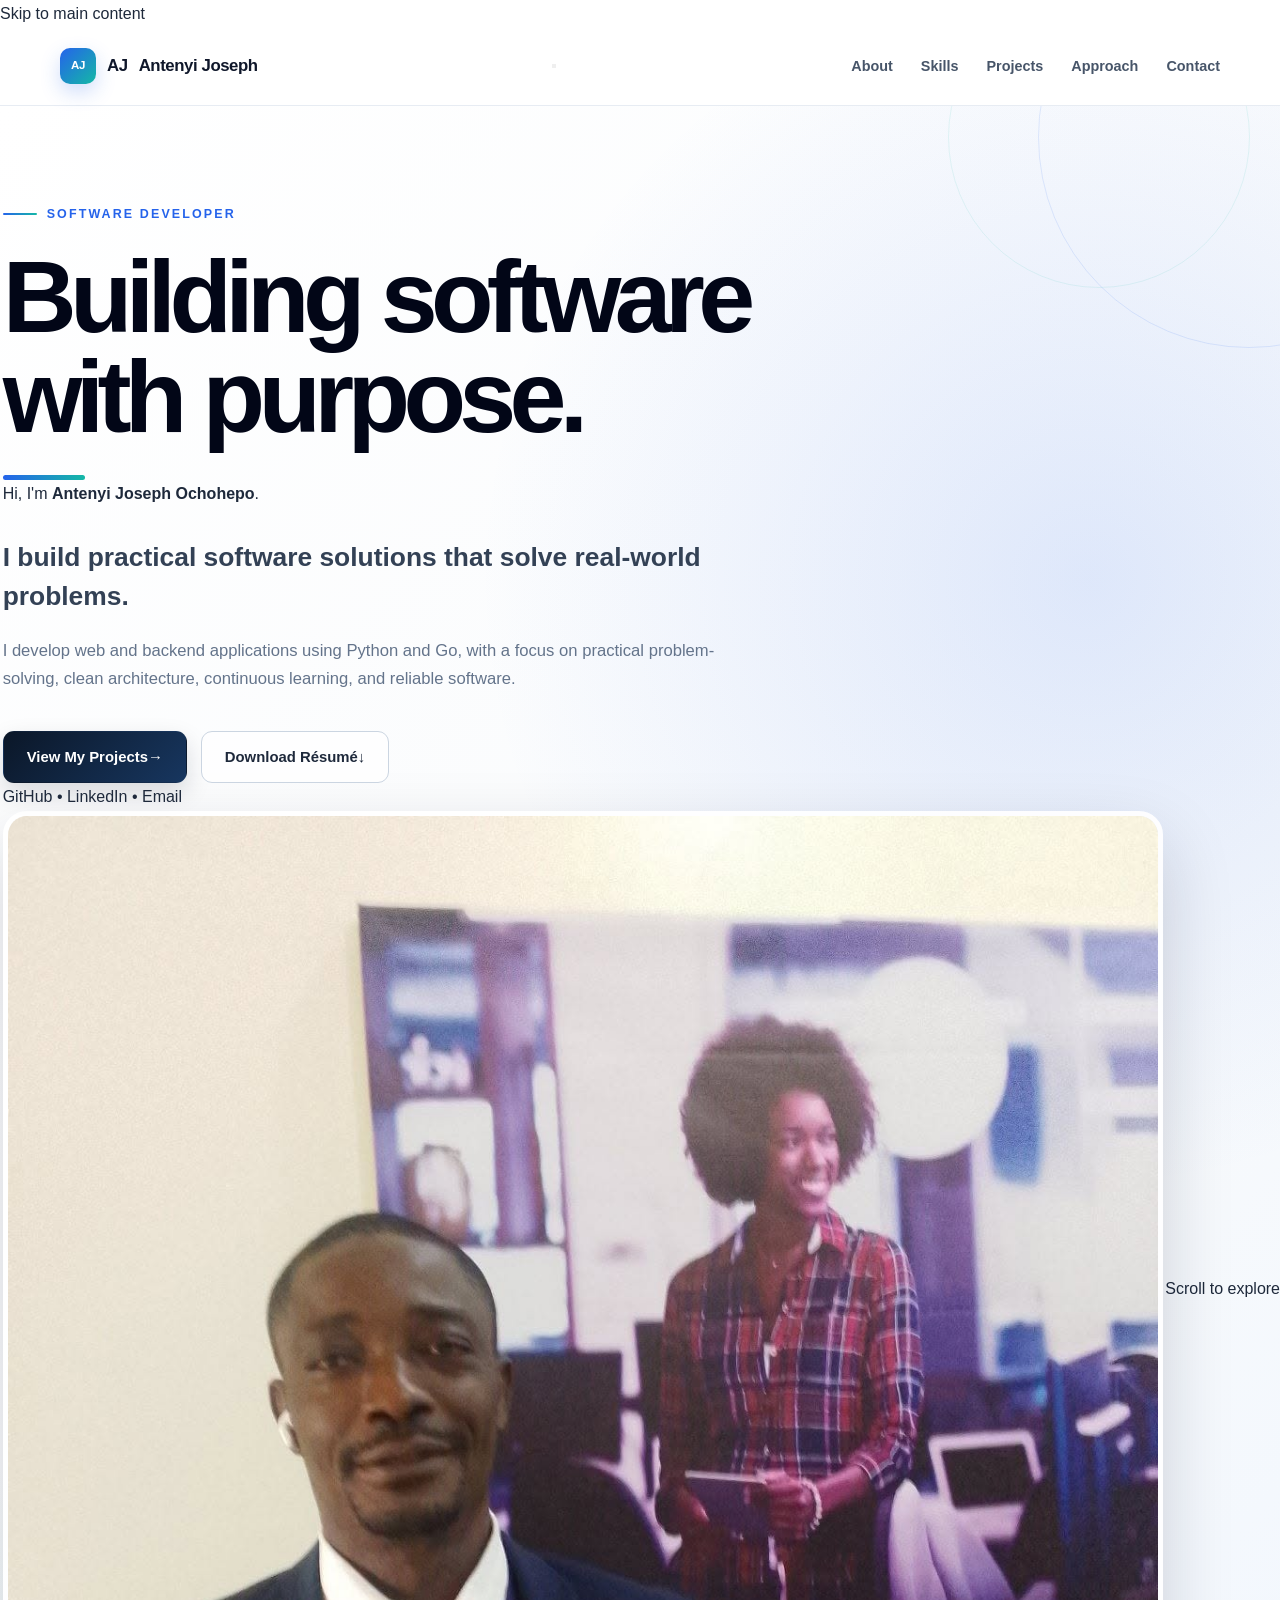
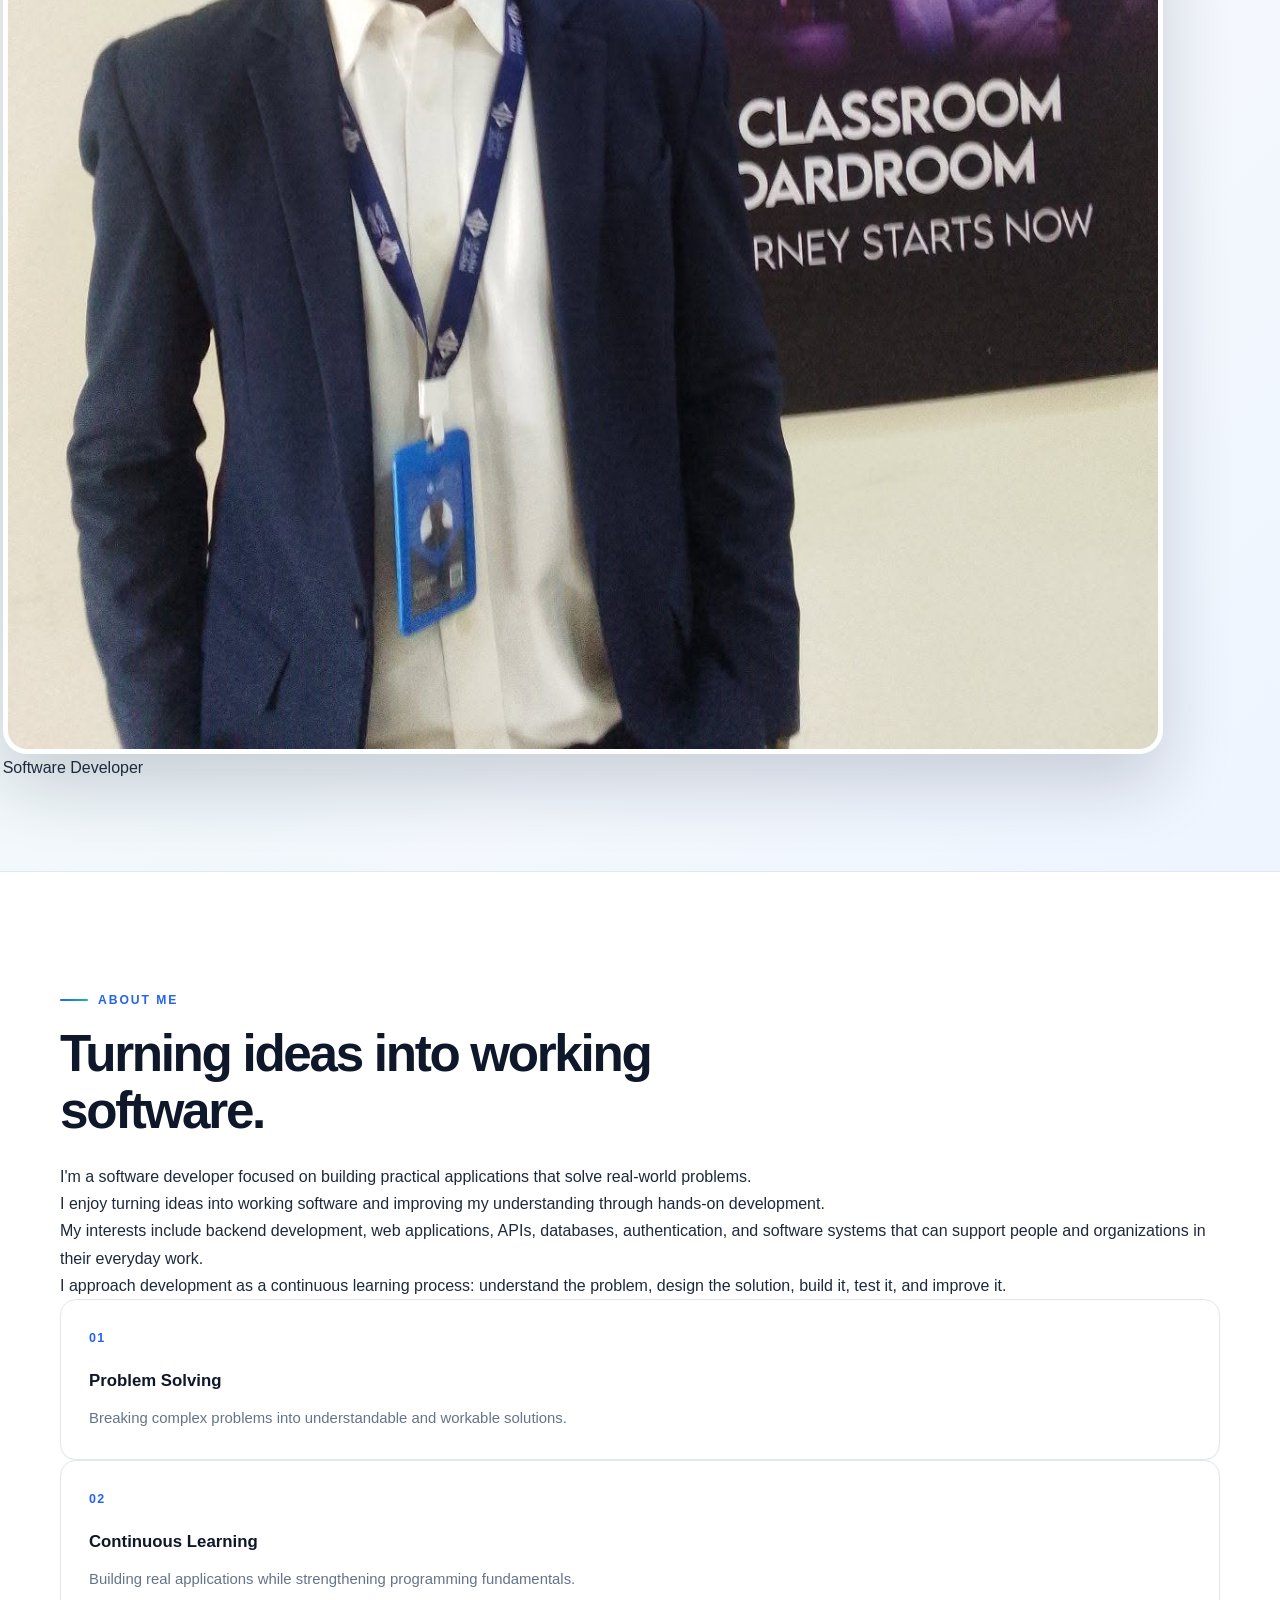
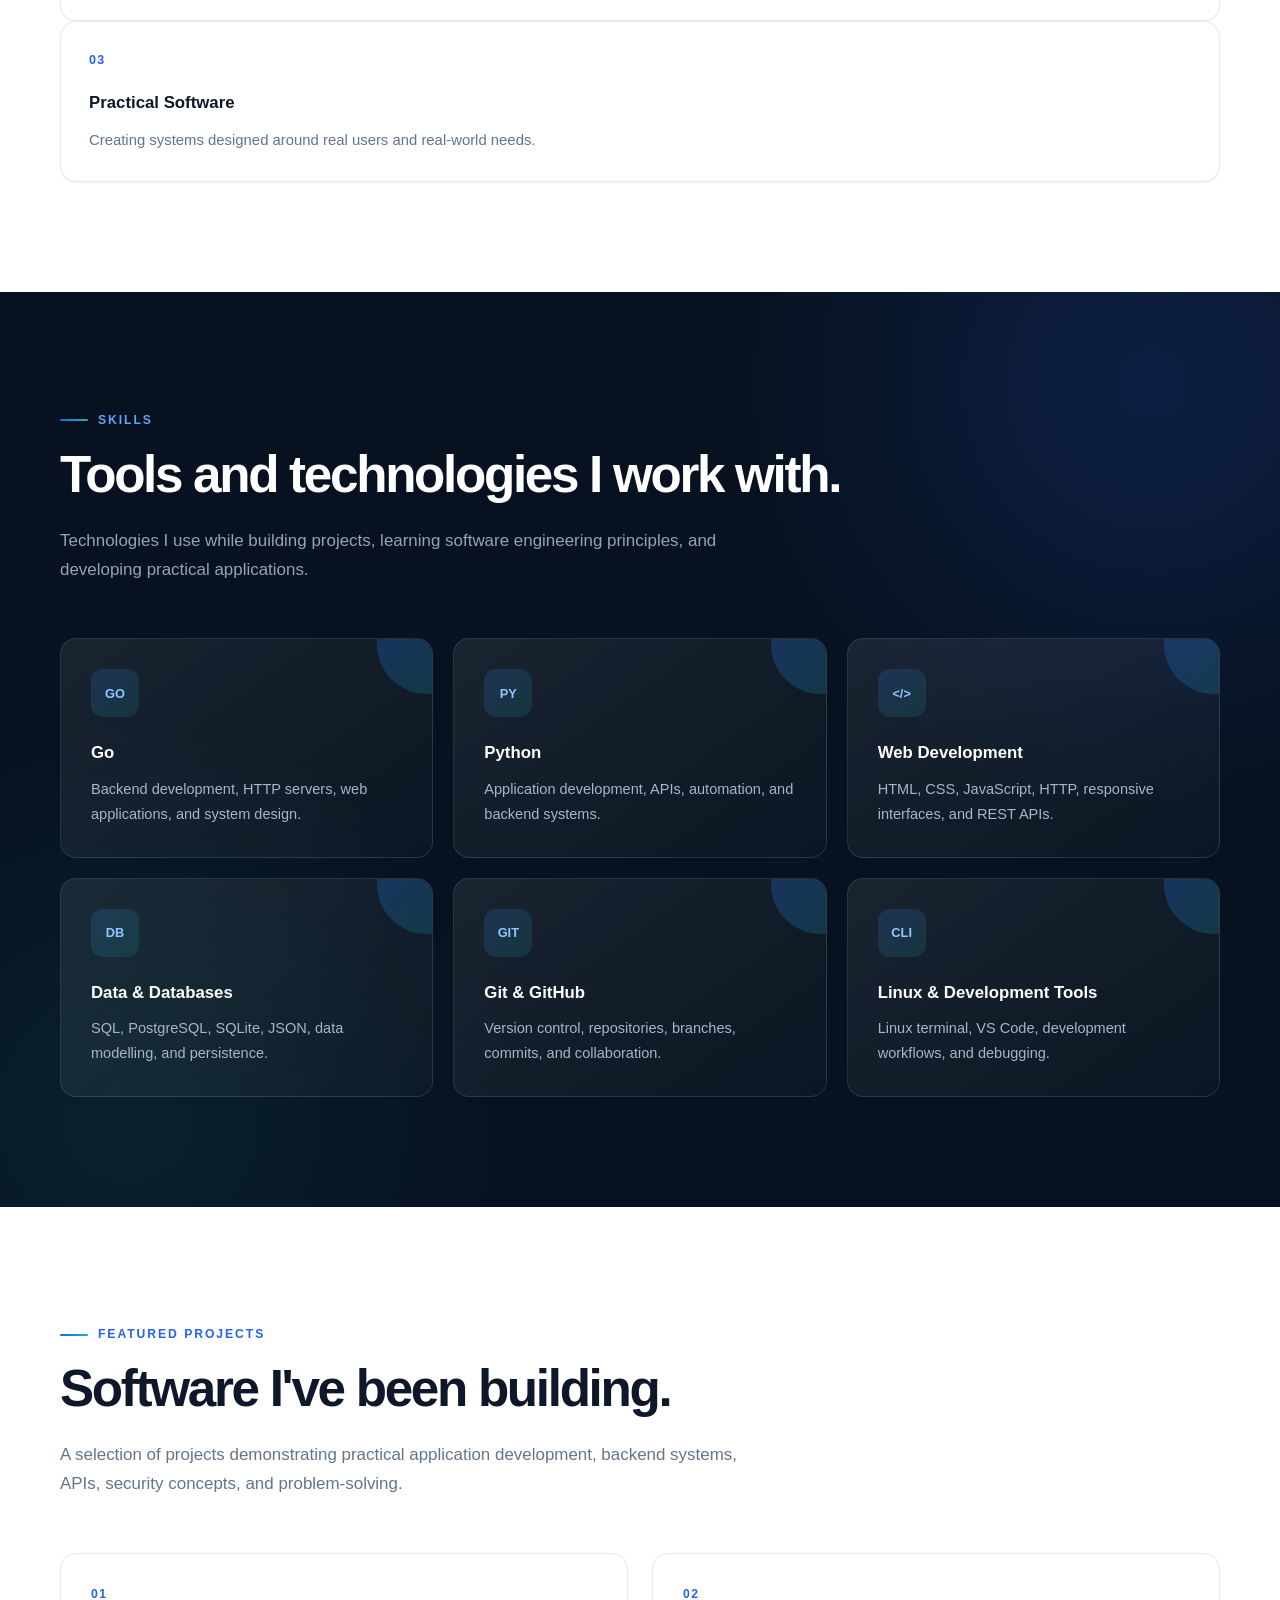
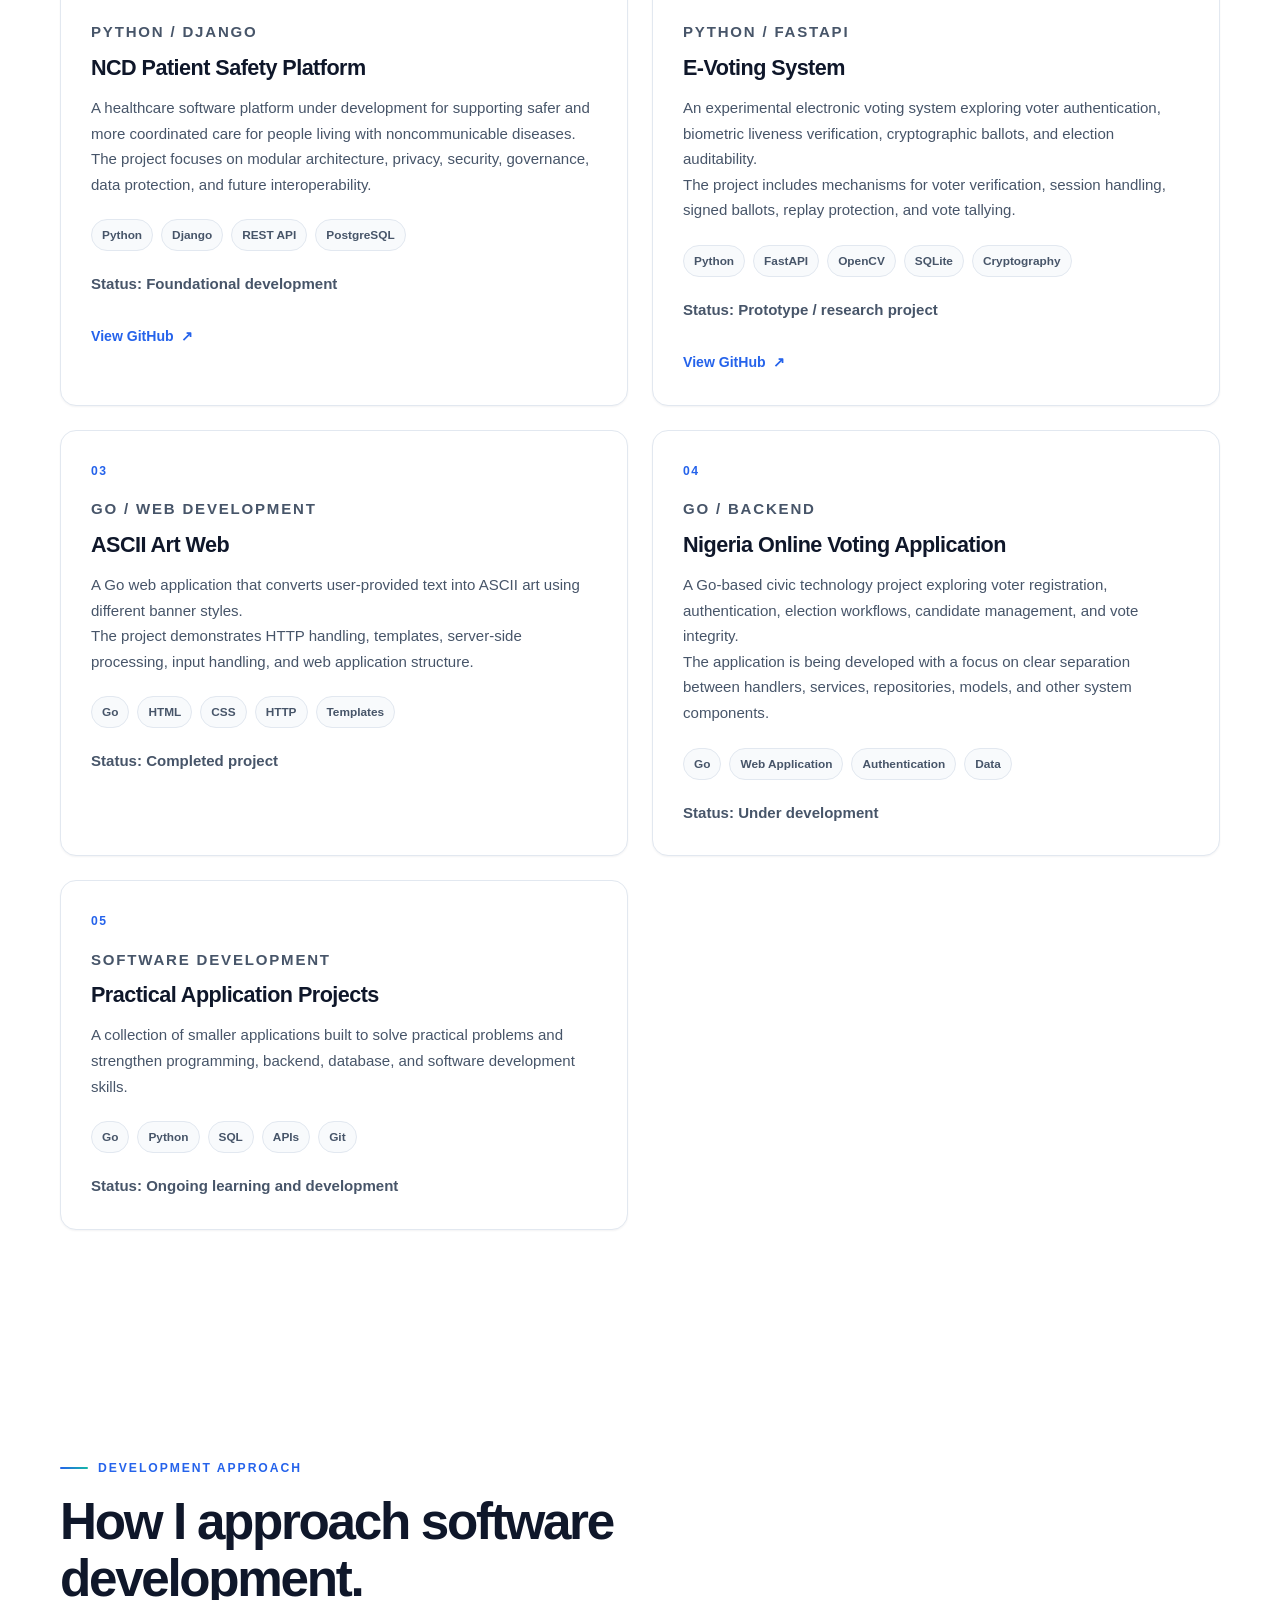
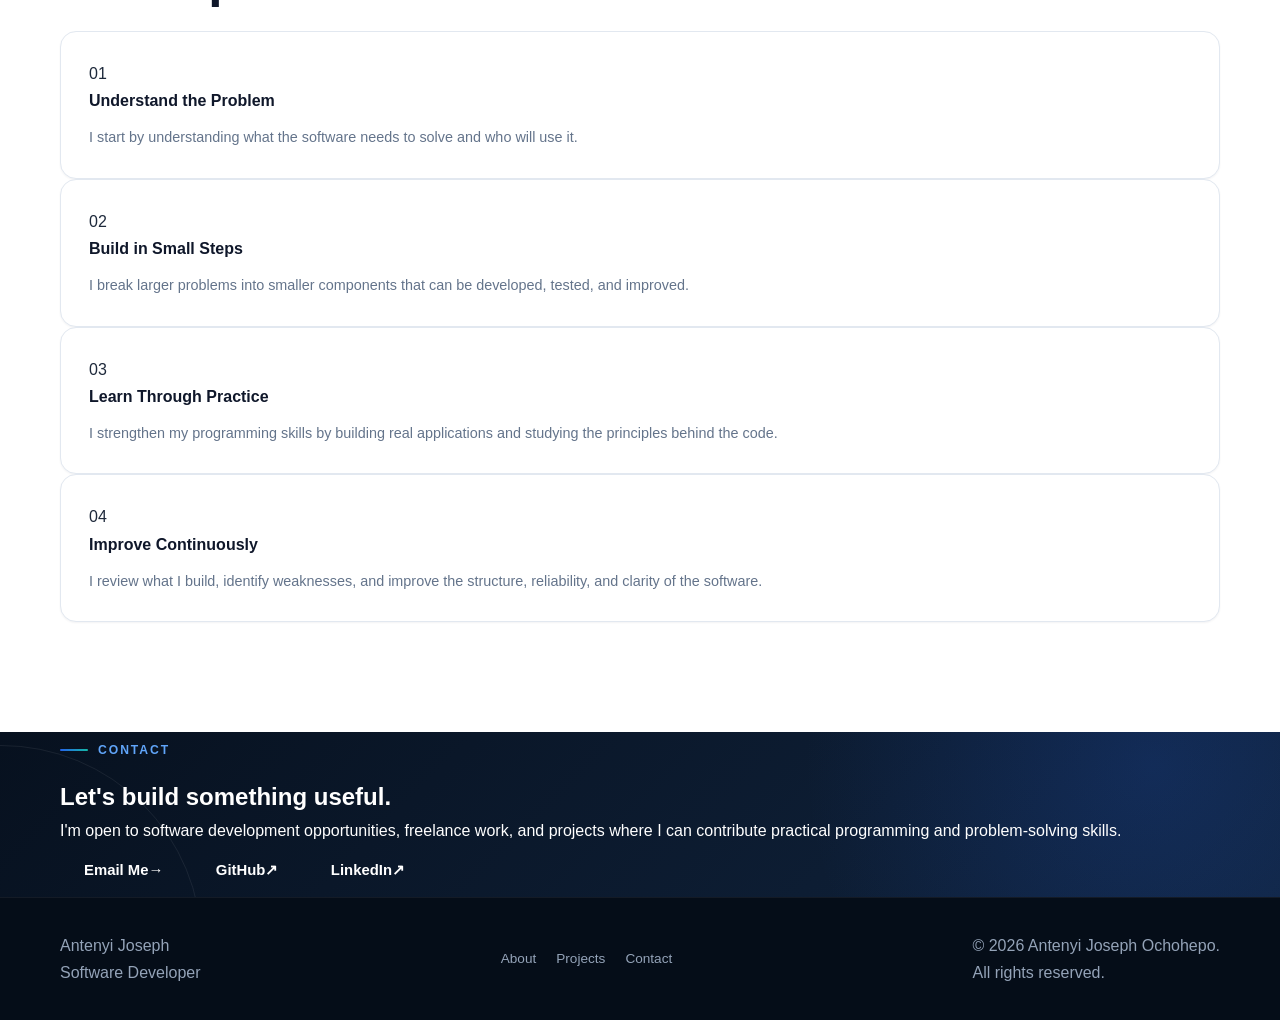
==== commit 3d119c66: "Improve portfolio accessibility and SEO" ====
--- a/index.html
+++ b/index.html
@@ -1,17 +1,25 @@
 <!DOCTYPE html>
 <html lang="en">
 <head>
+
     <meta charset="UTF-8">
+
     <meta
         name="viewport"
         content="width=device-width, initial-scale=1.0"
     >
 
-    <title>Antenyi Joseph Ochohepo | Software Developer</title>
+    <!-- =========================
+         PRIMARY SEO
+    ========================== -->
+
+    <title>
+        Antenyi Joseph Ochohepo | Software Developer
+    </title>
 
     <meta
         name="description"
-        content="Portfolio of Antenyi Joseph Ochohepo, a software developer building practical web and backend applications using Python and Go."
+        content="Antenyi Joseph Ochohepo is a Software Developer building practical web and backend applications using Go, Python, JavaScript, APIs, and modern software engineering practices."
     >
 
     <meta
@@ -19,10 +27,132 @@
         content="Antenyi Joseph Ochohepo"
     >
 
-    <link rel="stylesheet" href="css/style.css">
+    <meta
+        name="robots"
+        content="index, follow"
+    >
+
+    <meta
+        name="theme-color"
+        content="#0f172a"
+    >
+
+    <link
+        rel="canonical"
+        href="https://antenyijoseph20-glitch.github.io/portfolio/"
+    >
+
+
+    <!-- =========================
+         FAVICON
+    ========================== -->
+
+    <link
+        rel="icon"
+        type="image/svg+xml"
+        href="assets/favicon.svg"
+    >
+
+    <link
+        rel="apple-touch-icon"
+        href="assets/favicon.svg"
+    >
+
+
+    <!-- =========================
+         OPEN GRAPH / LINKEDIN
+    ========================== -->
+
+    <meta
+        property="og:type"
+        content="website"
+    >
+
+    <meta
+        property="og:title"
+        content="Antenyi Joseph Ochohepo | Software Developer"
+    >
+
+    <meta
+        property="og:description"
+        content="Software Developer building practical web applications, backend systems, and software solutions focused on real-world problems."
+    >
+
+    <meta
+        property="og:url"
+        content="https://antenyijoseph20-glitch.github.io/portfolio/"
+    >
+
+    <meta
+        property="og:image"
+        content="https://antenyijoseph20-glitch.github.io/portfolio/assets/profile.jpg"
+    >
+
+    <meta
+        property="og:image:alt"
+        content="Antenyi Joseph Ochohepo - Software Developer"
+    >
+
+    <meta
+        property="og:site_name"
+        content="Antenyi Joseph Ochohepo"
+    >
+
+
+    <!-- =========================
+         TWITTER / X
+    ========================== -->
+
+    <meta
+        name="twitter:card"
+        content="summary_large_image"
+    >
+
+    <meta
+        name="twitter:title"
+        content="Antenyi Joseph Ochohepo | Software Developer"
+    >
+
+    <meta
+        name="twitter:description"
+        content="Software Developer building practical web applications and backend systems."
+    >
+
+    <meta
+        name="twitter:image"
+        content="https://antenyijoseph20-glitch.github.io/portfolio/assets/profile.jpg"
+    >
+
+    <meta
+        name="twitter:image:alt"
+        content="Antenyi Joseph Ochohepo - Software Developer"
+    >
+
+
+    <!-- =========================
+         STYLESHEET
+    ========================== -->
+
+    <link
+        rel="stylesheet"
+        href="css/style.css"
+    >
+
 </head>
 
 <body>
+
+    <!-- =========================
+         ACCESSIBILITY
+    ========================== -->
+
+    <a
+        class="skip-link"
+        href="#main-content"
+    >
+        Skip to main content
+    </a>
+
 
     <!-- =========================
          HEADER / NAVIGATION
@@ -30,39 +160,80 @@
 
     <header class="site-header">
 
-        <nav class="navbar container">
+        <nav
+            class="navbar container"
+            aria-label="Primary navigation"
+        >
 
             <a
                 class="logo"
                 href="#home"
                 aria-label="Antenyi Joseph home"
             >
-                <span class="logo-mark">AJ</span>
+
+                <span
+                    class="logo-mark"
+                    aria-hidden="true"
+                >
+                    AJ
+                </span>
 
                 <span class="logo-text">
                     Antenyi Joseph
                 </span>
+
             </a>
 
-            <div class="nav-links">
-
-                <a href="#about">
+
+            <!-- Mobile navigation toggle -->
+
+            <button
+                class="menu-toggle"
+                type="button"
+                aria-label="Open navigation menu"
+                aria-expanded="false"
+                aria-controls="primary-navigation"
+            >
+
+                <span aria-hidden="true"></span>
+                <span aria-hidden="true"></span>
+                <span aria-hidden="true"></span>
+
+            </button>
+
+
+            <div
+                id="primary-navigation"
+                class="nav-links"
+            >
+
+                <a
+                    href="#about"
+                >
                     About
                 </a>
 
-                <a href="#skills">
+                <a
+                    href="#skills"
+                >
                     Skills
                 </a>
 
-                <a href="#projects">
+                <a
+                    href="#projects"
+                >
                     Projects
                 </a>
 
-                <a href="#experience">
+                <a
+                    href="#experience"
+                >
                     Approach
                 </a>
 
-                <a href="#contact">
+                <a
+                    href="#contact"
+                >
                     Contact
                 </a>
 
@@ -73,7 +244,11 @@
     </header>
 
 
-    <main>
+    <!-- =========================
+         MAIN CONTENT
+    ========================== -->
+
+    <main id="main-content">
 
         <!-- =========================
              HERO
@@ -82,11 +257,19 @@
         <section
             id="home"
             class="hero"
+            aria-labelledby="hero-title"
         >
 
-            <div class="hero-background-shape hero-shape-one"></div>
-
-            <div class="hero-background-shape hero-shape-two"></div>
+            <div
+                class="hero-background-shape hero-shape-one"
+                aria-hidden="true"
+            ></div>
+
+            <div
+                class="hero-background-shape hero-shape-two"
+                aria-hidden="true"
+            ></div>
+
 
             <div class="container hero-content">
 
@@ -96,20 +279,24 @@
                         SOFTWARE DEVELOPER
                     </p>
 
-                    <h1>
+
+                    <h1 id="hero-title">
                         Building software
                         <span>with purpose.</span>
                     </h1>
+
 
                     <p class="hero-introduction">
                         Hi, I'm
                         <strong>Antenyi Joseph Ochohepo</strong>.
                     </p>
 
+
                     <p class="hero-text">
                         I build practical software solutions that solve
                         real-world problems.
                     </p>
+
 
                     <p class="hero-description">
                         I develop web and backend applications using
@@ -118,6 +305,7 @@
                         continuous learning, and reliable software.
                     </p>
 
+
                     <div class="hero-actions">
 
                         <a
@@ -127,6 +315,7 @@
                             View My Projects
                             <span aria-hidden="true">→</span>
                         </a>
+
 
                         <a
                             class="button button-secondary"
@@ -140,29 +329,38 @@
 
                     </div>
 
-                    <div class="hero-social-links">
+
+                    <div
+                        class="hero-social-links"
+                        aria-label="Social and contact links"
+                    >
 
                         <a
                             href="https://github.com/antenyijoseph20-glitch"
                             target="_blank"
                             rel="noopener noreferrer"
+                            aria-label="Visit Antenyi Joseph's GitHub profile"
                         >
                             GitHub
                         </a>
 
-                        <span>•</span>
+                        <span aria-hidden="true">•</span>
 
                         <a
                             href="https://www.linkedin.com/in/antenyi-joseph-727a21181"
                             target="_blank"
                             rel="noopener noreferrer"
+                            aria-label="Visit Antenyi Joseph's LinkedIn profile"
                         >
                             LinkedIn
                         </a>
 
-                        <span>•</span>
-
-                        <a href="mailto:antenyijoseph20@gmail.com">
+                        <span aria-hidden="true">•</span>
+
+                        <a
+                            href="mailto:antenyijoseph20@gmail.com"
+                            aria-label="Send Antenyi Joseph an email"
+                        >
                             Email
                         </a>
 
@@ -177,21 +375,35 @@
 
                 <div class="hero-image-wrapper">
 
-                    <div class="hero-image-border"></div>
+                    <div
+                        class="hero-image-border"
+                        aria-hidden="true"
+                    ></div>
+
 
                     <div class="hero-image-card">
 
                         <img
                             src="assets/profile.jpg"
-                            alt="Antenyi Joseph Ochohepo"
+                            alt="Portrait of Antenyi Joseph Ochohepo, Software Developer"
                             class="profile-image"
+                            width="800"
+                            height="800"
+                            fetchpriority="high"
                         >
 
                     </div>
 
-                    <div class="hero-image-badge">
-
-                        <span class="badge-dot"></span>
+
+                    <div
+                        class="hero-image-badge"
+                        aria-label="Professional status"
+                    >
+
+                        <span
+                            class="badge-dot"
+                            aria-hidden="true"
+                        ></span>
 
                         <span>
                             Software Developer
@@ -203,7 +415,11 @@
 
             </div>
 
-            <div class="hero-scroll-indicator">
+
+            <div
+                class="hero-scroll-indicator"
+                aria-hidden="true"
+            >
 
                 <span></span>
 
@@ -223,6 +439,7 @@
         <section
             id="about"
             class="section"
+            aria-labelledby="about-title"
         >
 
             <div class="container">
@@ -233,7 +450,7 @@
                         ABOUT ME
                     </p>
 
-                    <h2>
+                    <h2 id="about-title">
                         Turning ideas into
                         <span>working software.</span>
                     </h2>
@@ -346,6 +563,7 @@
         <section
             id="skills"
             class="section section-dark"
+            aria-labelledby="skills-title"
         >
 
             <div class="container">
@@ -356,7 +574,7 @@
                         SKILLS
                     </p>
 
-                    <h2>
+                    <h2 id="skills-title">
                         Tools and technologies
                         <span>I work with.</span>
                     </h2>
@@ -374,11 +592,15 @@
 
                     <article class="skill-card">
 
-                        <div class="skill-icon">
+                        <div
+                            class="skill-icon"
+                            aria-hidden="true"
+                        >
                             GO
                         </div>
 
                         <div>
+
                             <h3>
                                 Go
                             </h3>
@@ -387,6 +609,7 @@
                                 Backend development, HTTP servers,
                                 web applications, and system design.
                             </p>
+
                         </div>
 
                     </article>
@@ -394,11 +617,15 @@
 
                     <article class="skill-card">
 
-                        <div class="skill-icon">
+                        <div
+                            class="skill-icon"
+                            aria-hidden="true"
+                        >
                             PY
                         </div>
 
                         <div>
+
                             <h3>
                                 Python
                             </h3>
@@ -407,6 +634,7 @@
                                 Application development, APIs,
                                 automation, and backend systems.
                             </p>
+
                         </div>
 
                     </article>
@@ -414,11 +642,15 @@
 
                     <article class="skill-card">
 
-                        <div class="skill-icon">
+                        <div
+                            class="skill-icon"
+                            aria-hidden="true"
+                        >
                             &lt;/&gt;
                         </div>
 
                         <div>
+
                             <h3>
                                 Web Development
                             </h3>
@@ -427,6 +659,7 @@
                                 HTML, CSS, JavaScript, HTTP,
                                 responsive interfaces, and REST APIs.
                             </p>
+
                         </div>
 
                     </article>
@@ -434,11 +667,15 @@
 
                     <article class="skill-card">
 
-                        <div class="skill-icon">
+                        <div
+                            class="skill-icon"
+                            aria-hidden="true"
+                        >
                             DB
                         </div>
 
                         <div>
+
                             <h3>
                                 Data &amp; Databases
                             </h3>
@@ -447,6 +684,7 @@
                                 SQL, PostgreSQL, SQLite, JSON,
                                 data modelling, and persistence.
                             </p>
+
                         </div>
 
                     </article>
@@ -454,11 +692,15 @@
 
                     <article class="skill-card">
 
-                        <div class="skill-icon">
+                        <div
+                            class="skill-icon"
+                            aria-hidden="true"
+                        >
                             GIT
                         </div>
 
                         <div>
+
                             <h3>
                                 Git &amp; GitHub
                             </h3>
@@ -467,6 +709,7 @@
                                 Version control, repositories,
                                 branches, commits, and collaboration.
                             </p>
+
                         </div>
 
                     </article>
@@ -474,11 +717,15 @@
 
                     <article class="skill-card">
 
-                        <div class="skill-icon">
+                        <div
+                            class="skill-icon"
+                            aria-hidden="true"
+                        >
                             CLI
                         </div>
 
                         <div>
+
                             <h3>
                                 Linux &amp; Development Tools
                             </h3>
@@ -487,6 +734,7 @@
                                 Linux terminal, VS Code,
                                 development workflows, and debugging.
                             </p>
+
                         </div>
 
                     </article>
@@ -505,6 +753,7 @@
         <section
             id="projects"
             class="section"
+            aria-labelledby="projects-title"
         >
 
             <div class="container">
@@ -515,7 +764,7 @@
                         FEATURED PROJECTS
                     </p>
 
-                    <h2>
+                    <h2 id="projects-title">
                         Software I've been
                         <span>building.</span>
                     </h2>
@@ -587,7 +836,7 @@
                                     rel="noopener noreferrer"
                                 >
                                     View GitHub
-                                    <span>↗</span>
+                                    <span aria-hidden="true">↗</span>
                                 </a>
 
                             </div>
@@ -655,7 +904,7 @@
                                     rel="noopener noreferrer"
                                 >
                                     View GitHub
-                                    <span>↗</span>
+                                    <span aria-hidden="true">↗</span>
                                 </a>
 
                             </div>
@@ -834,6 +1083,7 @@
         <section
             id="experience"
             class="section section-light"
+            aria-labelledby="experience-title"
         >
 
             <div class="container">
@@ -844,7 +1094,7 @@
                         DEVELOPMENT APPROACH
                     </p>
 
-                    <h2>
+                    <h2 id="experience-title">
                         How I approach
                         <span>software development.</span>
                     </h2>
@@ -942,9 +1192,13 @@
         <section
             id="contact"
             class="contact-section"
+            aria-labelledby="contact-title"
         >
 
-            <div class="contact-glow"></div>
+            <div
+                class="contact-glow"
+                aria-hidden="true"
+            ></div>
 
             <div class="container">
 
@@ -954,7 +1208,7 @@
                         CONTACT
                     </p>
 
-                    <h2>
+                    <h2 id="contact-title">
                         Let's build something
                         <span>useful.</span>
                     </h2>
@@ -966,6 +1220,7 @@
                         problem-solving skills.
                     </p>
 
+
                     <div class="contact-actions">
 
                         <a
@@ -973,27 +1228,31 @@
                             href="mailto:antenyijoseph20@gmail.com"
                         >
                             Email Me
-                            <span>→</span>
+                            <span aria-hidden="true">→</span>
                         </a>
+
 
                         <a
                             class="button button-outline-light"
                             href="https://github.com/antenyijoseph20-glitch"
                             target="_blank"
                             rel="noopener noreferrer"
+                            aria-label="Visit Antenyi Joseph's GitHub profile"
                         >
                             GitHub
-                            <span>↗</span>
+                            <span aria-hidden="true">↗</span>
                         </a>
+
 
                         <a
                             class="button button-outline-light"
                             href="https://www.linkedin.com/in/antenyi-joseph-727a21181"
                             target="_blank"
                             rel="noopener noreferrer"
+                            aria-label="Visit Antenyi Joseph's LinkedIn profile"
                         >
                             LinkedIn
-                            <span>↗</span>
+                            <span aria-hidden="true">↗</span>
                         </a>
 
                     </div>
@@ -1020,6 +1279,7 @@
                 <a
                     class="footer-logo"
                     href="#home"
+                    aria-label="Return to Antenyi Joseph home"
                 >
                     Antenyi Joseph
                 </a>
@@ -1031,7 +1291,10 @@
             </div>
 
 
-            <div class="footer-links">
+            <nav
+                class="footer-links"
+                aria-label="Footer navigation"
+            >
 
                 <a href="#about">
                     About
@@ -1045,13 +1308,15 @@
                     Contact
                 </a>
 
-            </div>
+            </nav>
 
 
             <div class="footer-copy">
 
                 <p>
-                    &copy; 2026 Antenyi Joseph Ochohepo.
+                    &copy;
+                    <span id="current-year">2026</span>
+                    Antenyi Joseph Ochohepo.
                 </p>
 
                 <p>
@@ -1065,7 +1330,14 @@
     </footer>
 
 
-    <script src="js/script.js"></script>
+    <!-- =========================
+         JAVASCRIPT
+    ========================== -->
+
+    <script
+        src="js/script.js"
+        defer
+    ></script>
 
 </body>
-</html>+</html>
--- a/css/style.css
+++ b/css/style.css
@@ -1,10 +1,54 @@
 /* =========================================================
-   PORTFOLIO STYLESHEET
-   Antenyi Joseph Ochohepo
-   ========================================================= */
-
-/* =========================================================
-   1. RESET & BASE
+   ANTENYI JOSEPH OCHOHEPO
+   SOFTWARE DEVELOPER PORTFOLIO
+   ========================================================= */
+
+/* =========================================================
+   1. DESIGN TOKENS
+   ========================================================= */
+
+:root {
+    --navy-950: #07111f;
+    --navy-900: #0b1728;
+    --navy-800: #10233d;
+    --navy-700: #17365f;
+
+    --blue-600: #2563eb;
+    --blue-500: #3b82f6;
+    --teal-500: #14b8a6;
+
+    --white: #ffffff;
+    --slate-50: #f8fafc;
+    --slate-100: #f1f5f9;
+    --slate-200: #e2e8f0;
+    --slate-300: #cbd5e1;
+    --slate-500: #64748b;
+    --slate-600: #475569;
+    --slate-700: #334155;
+    --slate-800: #1e293b;
+    --slate-900: #0f172a;
+
+    --border: #e2e8f0;
+
+    --shadow-sm:
+        0 1px 2px rgba(15, 23, 42, 0.05);
+
+    --shadow-md:
+        0 12px 30px rgba(15, 23, 42, 0.08);
+
+    --shadow-lg:
+        0 24px 60px rgba(15, 23, 42, 0.12);
+
+    --radius-sm: 10px;
+    --radius-md: 16px;
+    --radius-lg: 24px;
+
+    --container: 1160px;
+}
+
+
+/* =========================================================
+   2. RESET
    ========================================================= */
 
 * {
@@ -15,9 +59,12 @@
 
 html {
     scroll-behavior: smooth;
+    scroll-padding-top: 90px;
 }
 
 body {
+    min-width: 320px;
+
     font-family:
         Inter,
         -apple-system,
@@ -28,9 +75,12 @@
         Arial,
         sans-serif;
 
-    background: #ffffff;
-    color: #172033;
+    background: var(--white);
+    color: var(--slate-800);
+
     line-height: 1.7;
+
+    text-rendering: optimizeLegibility;
 }
 
 img {
@@ -49,55 +99,91 @@
 }
 
 ::selection {
-    background: #172033;
-    color: #ffffff;
-}
-
-
-/* =========================================================
-   2. GLOBAL LAYOUT
+    background: var(--blue-600);
+    color: var(--white);
+}
+
+
+/* =========================================================
+   3. GLOBAL LAYOUT
    ========================================================= */
 
 .container {
-    width: min(1120px, calc(100% - 40px));
+    width: min(var(--container), calc(100% - 40px));
     margin: 0 auto;
 }
 
 .section {
-    padding: 100px 0;
+    padding: 110px 0;
 }
 
 .section-alt {
-    background: #f7f8fa;
+    background:
+        linear-gradient(
+            180deg,
+            var(--slate-50) 0%,
+            #ffffff 100%
+        );
 }
 
 .section-label {
-    margin-bottom: 12px;
-    color: #52606d;
-    font-size: 0.78rem;
-    font-weight: 700;
-    letter-spacing: 0.14em;
+    display: inline-flex;
+    align-items: center;
+    gap: 10px;
+
+    margin-bottom: 16px;
+
+    color: var(--blue-600);
+
+    font-size: 0.76rem;
+    font-weight: 800;
+
+    letter-spacing: 0.16em;
+    text-transform: uppercase;
+}
+
+.section-label::before {
+    content: "";
+
+    width: 28px;
+    height: 2px;
+
+    background:
+        linear-gradient(
+            90deg,
+            var(--blue-600),
+            var(--teal-500)
+        );
+
+    border-radius: 999px;
 }
 
 .section h2 {
-    max-width: 760px;
+    max-width: 800px;
+
     margin-bottom: 24px;
-    color: #101828;
-    font-size: clamp(2rem, 4vw, 3rem);
-    line-height: 1.15;
-    letter-spacing: -0.03em;
+
+    color: var(--slate-900);
+
+    font-size: clamp(2.1rem, 4vw, 3.4rem);
+    line-height: 1.1;
+
+    letter-spacing: -0.045em;
 }
 
 .section-intro {
-    max-width: 700px;
-    margin-bottom: 48px;
-    color: #667085;
-    font-size: 1.05rem;
-}
-
-
-/* =========================================================
-   3. HEADER / NAVIGATION
+    max-width: 720px;
+
+    margin-bottom: 54px;
+
+    color: var(--slate-500);
+
+    font-size: 1.06rem;
+}
+
+
+/* =========================================================
+   4. HEADER / NAVIGATION
    ========================================================= */
 
 .site-header {
@@ -105,14 +191,16 @@
     top: 0;
     z-index: 1000;
 
-    background: rgba(255, 255, 255, 0.94);
-    border-bottom: 1px solid #eaecf0;
-
-    backdrop-filter: blur(12px);
+    background: rgba(255, 255, 255, 0.88);
+
+    border-bottom: 1px solid rgba(226, 232, 240, 0.8);
+
+    backdrop-filter: blur(18px);
+    -webkit-backdrop-filter: blur(18px);
 }
 
 .navbar {
-    min-height: 76px;
+    min-height: 78px;
 
     display: flex;
     align-items: center;
@@ -122,111 +210,262 @@
 }
 
 .logo {
-    color: #101828;
-    font-size: 1.1rem;
-    font-weight: 800;
-    letter-spacing: -0.02em;
+    display: inline-flex;
+    align-items: center;
+    gap: 11px;
+
+    color: var(--slate-900);
+
+    font-size: 1.05rem;
+    font-weight: 850;
+
+    letter-spacing: -0.025em;
+}
+
+.logo::before {
+    content: "AJ";
+
+    display: grid;
+    place-items: center;
+
+    width: 36px;
+    height: 36px;
+
+    border-radius: 10px;
+
+    background:
+        linear-gradient(
+            135deg,
+            var(--blue-600),
+            var(--teal-500)
+        );
+
+    color: white;
+
+    font-size: 0.72rem;
+    font-weight: 900;
+
+    box-shadow:
+        0 8px 20px rgba(37, 99, 235, 0.22);
 }
 
 .nav-links {
     display: flex;
     align-items: center;
-    gap: 30px;
+
+    gap: 28px;
 }
 
 .nav-links a {
     position: relative;
 
-    color: #475467;
-    font-size: 0.95rem;
-    font-weight: 600;
+    color: var(--slate-600);
+
+    font-size: 0.9rem;
+    font-weight: 650;
 
     transition:
-        color 0.2s ease;
+        color 0.2s ease,
+        transform 0.2s ease;
+}
+
+.nav-links a:hover {
+    color: var(--blue-600);
 }
 
 .nav-links a::after {
     content: "";
 
     position: absolute;
+
     left: 0;
-    bottom: -7px;
+    bottom: -9px;
 
     width: 0;
     height: 2px;
 
-    background: #172033;
-
-    transition: width 0.2s ease;
-}
-
-.nav-links a.active {
-    color: #101828;
-}
-
+    border-radius: 999px;
+
+    background:
+        linear-gradient(
+            90deg,
+            var(--blue-600),
+            var(--teal-500)
+        );
+
+    transition: width 0.25s ease;
+}
+
+.nav-links a:hover::after,
 .nav-links a.active::after {
     width: 100%;
 }
 
-
-/* =========================================================
-   4. HERO
+.nav-links a.active {
+    color: var(--slate-900);
+}
+
+
+/* =========================================================
+   5. HERO
    ========================================================= */
 
 .hero {
-    min-height: calc(100vh - 76px);
+    position: relative;
+
+    min-height: calc(100vh - 78px);
 
     display: flex;
     align-items: center;
 
-    background:
+    overflow: hidden;
+
+    background:
+        radial-gradient(
+            circle at 85% 20%,
+            rgba(37, 99, 235, 0.13),
+            transparent 28%
+        ),
+        radial-gradient(
+            circle at 10% 80%,
+            rgba(20, 184, 166, 0.09),
+            transparent 25%
+        ),
         linear-gradient(
             135deg,
             #ffffff 0%,
-            #f7f8fa 100%
+            #f8fafc 55%,
+            #eef5ff 100%
         );
 
-    border-bottom: 1px solid #eaecf0;
+    border-bottom: 1px solid var(--border);
+}
+
+.hero::before {
+    content: "";
+
+    position: absolute;
+
+    width: 420px;
+    height: 420px;
+
+    right: -180px;
+    top: -180px;
+
+    border: 1px solid rgba(37, 99, 235, 0.12);
+
+    border-radius: 50%;
+}
+
+.hero::after {
+    content: "";
+
+    position: absolute;
+
+    width: 300px;
+    height: 300px;
+
+    right: 30px;
+    top: -120px;
+
+    border: 1px solid rgba(20, 184, 166, 0.10);
+
+    border-radius: 50%;
 }
 
 .hero-content {
-    padding: 100px 0;
+    position: relative;
+    z-index: 2;
+
+    padding: 90px 0;
 }
 
 .eyebrow {
-    margin-bottom: 20px;
-
-    color: #52606d;
-    font-size: 0.82rem;
-    font-weight: 800;
-    letter-spacing: 0.16em;
+    display: inline-flex;
+    align-items: center;
+    gap: 10px;
+
+    margin-bottom: 22px;
+
+    color: var(--blue-600);
+
+    font-size: 0.78rem;
+    font-weight: 850;
+
+    letter-spacing: 0.17em;
+    text-transform: uppercase;
+}
+
+.eyebrow::before {
+    content: "";
+
+    width: 34px;
+    height: 2px;
+
+    background:
+        linear-gradient(
+            90deg,
+            var(--blue-600),
+            var(--teal-500)
+        );
+
+    border-radius: 999px;
 }
 
 .hero h1 {
-    max-width: 850px;
-
-    color: #101828;
-    font-size: clamp(2.8rem, 7vw, 5.8rem);
-    line-height: 1.02;
-    letter-spacing: -0.055em;
+    max-width: 920px;
+
+    color: var(--slate-950, #020617);
+
+    font-size: clamp(3.2rem, 8vw, 6.7rem);
+
+    line-height: 0.98;
+
+    letter-spacing: -0.065em;
+}
+
+.hero h1::after {
+    content: "";
+
+    display: block;
+
+    width: 82px;
+    height: 5px;
+
+    margin-top: 28px;
+
+    border-radius: 999px;
+
+    background:
+        linear-gradient(
+            90deg,
+            var(--blue-600),
+            var(--teal-500)
+        );
 }
 
 .hero-text {
-    max-width: 760px;
-    margin-top: 28px;
-
-    color: #344054;
-    font-size: clamp(1.3rem, 2.5vw, 1.8rem);
-    line-height: 1.45;
-    font-weight: 500;
+    max-width: 800px;
+
+    margin-top: 30px;
+
+    color: var(--slate-700);
+
+    font-size: clamp(1.25rem, 2.4vw, 1.65rem);
+
+    line-height: 1.5;
+
+    font-weight: 550;
 }
 
 .hero-description {
-    max-width: 680px;
+    max-width: 720px;
+
     margin-top: 20px;
 
-    color: #667085;
-    font-size: 1.05rem;
+    color: var(--slate-500);
+
+    font-size: 1.04rem;
 }
 
 .hero-actions {
@@ -234,12 +473,13 @@
     flex-wrap: wrap;
 
     gap: 14px;
-    margin-top: 36px;
-}
-
-
-/* =========================================================
-   5. BUTTONS
+
+    margin-top: 38px;
+}
+
+
+/* =========================================================
+   6. BUTTONS
    ========================================================= */
 
 .button {
@@ -247,58 +487,181 @@
     align-items: center;
     justify-content: center;
 
-    min-height: 50px;
-    padding: 0 22px;
+    min-height: 52px;
+
+    padding: 0 23px;
 
     border: 1px solid transparent;
-    border-radius: 8px;
-
-    font-size: 0.95rem;
-    font-weight: 700;
+
+    border-radius: 11px;
+
+    font-size: 0.93rem;
+    font-weight: 750;
 
     transition:
         transform 0.2s ease,
+        box-shadow 0.2s ease,
         background 0.2s ease,
         border-color 0.2s ease;
 }
 
 .button:hover {
+    transform: translateY(-3px);
+}
+
+.button-primary {
+    background:
+        linear-gradient(
+            135deg,
+            var(--navy-900),
+            var(--navy-700)
+        );
+
+    color: var(--white);
+
+    box-shadow:
+        0 10px 24px rgba(15, 23, 42, 0.15);
+}
+
+.button-primary:hover {
+    box-shadow:
+        0 15px 30px rgba(15, 23, 42, 0.22);
+}
+
+.button-secondary {
+    background: rgba(255, 255, 255, 0.8);
+
+    color: var(--slate-800);
+
+    border-color: var(--slate-300);
+}
+
+.button-secondary:hover {
+    background: var(--white);
+
+    border-color: var(--blue-500);
+
+    color: var(--blue-600);
+
+    box-shadow: var(--shadow-sm);
+}
+
+
+/* =========================================================
+   7. SOCIAL LINKS
+   ========================================================= */
+
+.social-links {
+    display: flex;
+    flex-wrap: wrap;
+
+    gap: 20px;
+
+    margin-top: 30px;
+}
+
+.social-links a {
+    color: var(--slate-500);
+
+    font-size: 0.9rem;
+    font-weight: 650;
+
+    transition:
+        color 0.2s ease,
+        transform 0.2s ease;
+}
+
+.social-links a:hover {
+    color: var(--blue-600);
+
     transform: translateY(-2px);
 }
 
-.button-primary {
-    background: #172033;
-    color: #ffffff;
-}
-
-.button-primary:hover {
-    background: #0f1728;
-}
-
-.button-secondary {
-    background: #ffffff;
-    color: #172033;
-    border-color: #d0d5dd;
-}
-
-.button-secondary:hover {
-    background: #f9fafb;
-    border-color: #98a2b3;
-}
-
-
-/* =========================================================
-   6. ABOUT
+
+/* =========================================================
+   8. HERO PROFILE IMAGE
+   ========================================================= */
+
+.hero-image,
+.profile-wrapper {
+    position: relative;
+}
+
+.profile-image {
+    width: 100%;
+    height: 100%;
+
+    object-fit: cover;
+
+    border-radius: var(--radius-lg);
+
+    border: 5px solid rgba(255, 255, 255, 0.9);
+
+    box-shadow:
+        0 30px 70px rgba(15, 23, 42, 0.18);
+}
+
+.profile-image-wrapper {
+    position: relative;
+
+    max-width: 390px;
+
+    margin: 0 auto;
+}
+
+.profile-image-wrapper::before {
+    content: "";
+
+    position: absolute;
+
+    inset: -14px;
+
+    border-radius: 30px;
+
+    border: 1px solid rgba(37, 99, 235, 0.20);
+
+    z-index: -1;
+}
+
+.profile-image-wrapper::after {
+    content: "";
+
+    position: absolute;
+
+    width: 90px;
+    height: 90px;
+
+    right: -30px;
+    bottom: -25px;
+
+    border-radius: 20px;
+
+    background:
+        linear-gradient(
+            135deg,
+            var(--blue-600),
+            var(--teal-500)
+        );
+
+    opacity: 0.9;
+
+    z-index: -1;
+}
+
+
+/* =========================================================
+   9. ABOUT
    ========================================================= */
 
 .about-content {
-    max-width: 780px;
+    max-width: 820px;
 }
 
 .about-content p {
-    margin-bottom: 20px;
-
-    color: #475467;
+    margin-bottom: 21px;
+
+    color: var(--slate-600);
+
     font-size: 1.05rem;
 }
 
@@ -308,55 +671,221 @@
 
 
 /* =========================================================
-   7. SKILLS
+   10. ABOUT HIGHLIGHTS
+   ========================================================= */
+
+.highlights {
+    display: grid;
+
+    grid-template-columns: repeat(3, 1fr);
+
+    gap: 20px;
+
+    margin-top: 52px;
+}
+
+.highlight-card {
+    padding: 28px;
+
+    background: var(--white);
+
+    border: 1px solid var(--border);
+
+    border-radius: var(--radius-md);
+
+    box-shadow: var(--shadow-sm);
+
+    transition:
+        transform 0.25s ease,
+        box-shadow 0.25s ease,
+        border-color 0.25s ease;
+}
+
+.highlight-card:hover {
+    transform: translateY(-5px);
+
+    border-color: rgba(37, 99, 235, 0.25);
+
+    box-shadow: var(--shadow-md);
+}
+
+.highlight-number {
+    display: block;
+
+    margin-bottom: 18px;
+
+    color: var(--blue-600);
+
+    font-size: 0.78rem;
+    font-weight: 850;
+
+    letter-spacing: 0.1em;
+}
+
+.highlight-card h3 {
+    margin-bottom: 10px;
+
+    color: var(--slate-900);
+
+    font-size: 1.05rem;
+}
+
+.highlight-card p {
+    color: var(--slate-500);
+
+    font-size: 0.93rem;
+}
+
+
+/* =========================================================
+   11. SKILLS
    ========================================================= */
 
 .skills-grid {
     display: grid;
 
-    grid-template-columns: repeat(4, 1fr);
+    grid-template-columns: repeat(3, 1fr);
 
     gap: 20px;
 }
 
 .skill-card {
-    min-height: 180px;
-    padding: 28px;
-
-    background: #ffffff;
-    border: 1px solid #eaecf0;
+    position: relative;
+
+    padding: 30px;
+
+    background:
+        linear-gradient(
+            145deg,
+            rgba(255, 255, 255, 0.08),
+            rgba(255, 255, 255, 0.025)
+        );
+
+    border: 1px solid rgba(255, 255, 255, 0.10);
+
+    border-radius: var(--radius-md);
+
+    overflow: hidden;
+
+    transition:
+        transform 0.25s ease,
+        border-color 0.25s ease,
+        background 0.25s ease;
+}
+
+.skill-card::before {
+    content: "";
+
+    position: absolute;
+
+    width: 100px;
+    height: 100px;
+
+    right: -45px;
+    top: -45px;
+
+    border-radius: 50%;
+
+    background:
+        linear-gradient(
+            135deg,
+            rgba(37, 99, 235, 0.30),
+            rgba(20, 184, 166, 0.20)
+        );
+}
+
+.skill-card:hover {
+    transform: translateY(-6px);
+
+    border-color: rgba(59, 130, 246, 0.40);
+
+    background:
+        linear-gradient(
+            145deg,
+            rgba(255, 255, 255, 0.11),
+            rgba(255, 255, 255, 0.04)
+        );
+}
+
+.skill-icon {
+    display: grid;
+    place-items: center;
+
+    width: 48px;
+    height: 48px;
+
+    margin-bottom: 22px;
+
     border-radius: 12px;
 
-    transition:
-        transform 0.2s ease,
-        border-color 0.2s ease,
-        box-shadow 0.2s ease;
-}
-
-.skill-card:hover {
-    transform: translateY(-4px);
-
-    border-color: #d0d5dd;
-
-    box-shadow:
-        0 12px 30px rgba(16, 24, 40, 0.08);
+    background:
+        linear-gradient(
+            135deg,
+            rgba(59, 130, 246, 0.18),
+            rgba(20, 184, 166, 0.14)
+        );
+
+    color: #93c5fd;
+
+    font-size: 0.8rem;
+    font-weight: 850;
 }
 
 .skill-card h3 {
-    margin-bottom: 12px;
-
-    color: #101828;
+    margin-bottom: 9px;
+
+    color: var(--white);
+
     font-size: 1.05rem;
 }
 
 .skill-card p {
-    color: #667085;
-    font-size: 0.95rem;
-}
-
-
-/* =========================================================
-   8. PROJECTS
+    color: #a8b5c7;
+
+    font-size: 0.91rem;
+}
+
+
+/* =========================================================
+   12. DARK SKILLS SECTION
+   ========================================================= */
+
+#skills {
+    position: relative;
+
+    overflow: hidden;
+
+    background:
+        radial-gradient(
+            circle at 90% 10%,
+            rgba(37, 99, 235, 0.18),
+            transparent 30%
+        ),
+        radial-gradient(
+            circle at 10% 90%,
+            rgba(20, 184, 166, 0.10),
+            transparent 28%
+        ),
+        var(--navy-950);
+
+    color: white;
+}
+
+#skills .section-label {
+    color: #60a5fa;
+}
+
+#skills h2 {
+    color: white;
+}
+
+#skills .section-intro {
+    color: #94a3b8;
+}
+
+
+/* =========================================================
+   13. PROJECTS
    ========================================================= */
 
 .projects-grid {
@@ -368,58 +897,107 @@
 }
 
 .project-card {
+    position: relative;
+
     display: flex;
+    flex-direction: column;
 
     min-height: 100%;
 
-    background: #ffffff;
-    border: 1px solid #eaecf0;
-    border-radius: 14px;
+    padding: 30px;
+
+    background: var(--white);
+
+    border: 1px solid var(--border);
+
+    border-radius: var(--radius-md);
+
+    box-shadow: var(--shadow-sm);
 
     overflow: hidden;
 
     transition:
-        transform 0.2s ease,
-        border-color 0.2s ease,
-        box-shadow 0.2s ease;
+        transform 0.25s ease,
+        box-shadow 0.25s ease,
+        border-color 0.25s ease;
+}
+
+.project-card::before {
+    content: "";
+
+    position: absolute;
+
+    left: 0;
+    top: 0;
+
+    width: 100%;
+    height: 4px;
+
+    background:
+        linear-gradient(
+            90deg,
+            var(--blue-600),
+            var(--teal-500)
+        );
+
+    transform: scaleX(0);
+
+    transform-origin: left;
+
+    transition: transform 0.3s ease;
 }
 
 .project-card:hover {
-    transform: translateY(-5px);
-
-    border-color: #d0d5dd;
-
-    box-shadow:
-        0 16px 36px rgba(16, 24, 40, 0.09);
-}
-
-.project-content {
-    width: 100%;
-    padding: 32px;
+    transform: translateY(-7px);
+
+    border-color: rgba(37, 99, 235, 0.22);
+
+    box-shadow: var(--shadow-lg);
+}
+
+.project-card:hover::before {
+    transform: scaleX(1);
+}
+
+.project-number {
+    margin-bottom: 15px;
+
+    color: var(--blue-600);
+
+    font-size: 0.76rem;
+    font-weight: 850;
+
+    letter-spacing: 0.12em;
 }
 
 .project-type {
-    margin-bottom: 12px;
-
-    color: #667085;
-    font-size: 0.75rem;
+    margin-bottom: 10px;
+
+    color: var(--slate-500);
+
+    font-size: 0.72rem;
     font-weight: 800;
+
     letter-spacing: 0.12em;
+    text-transform: uppercase;
 }
 
 .project-card h3 {
-    margin-bottom: 16px;
-
-    color: #101828;
-    font-size: 1.45rem;
+    margin-bottom: 13px;
+
+    color: var(--slate-900);
+
+    font-size: 1.35rem;
+
     line-height: 1.25;
+
+    letter-spacing: -0.025em;
 }
 
 .project-card p {
-    margin-bottom: 16px;
-
-    color: #667085;
-    font-size: 0.96rem;
+    color: var(--slate-600);
+
+    font-size: 0.94rem;
 }
 
 .project-tags {
@@ -427,35 +1005,67 @@
     flex-wrap: wrap;
 
     gap: 8px;
+
     margin-top: 22px;
 }
 
 .project-tags span {
     padding: 5px 10px;
 
-    background: #f2f4f7;
+    background: var(--slate-50);
+
+    border: 1px solid var(--slate-200);
+
     border-radius: 999px;
 
-    color: #344054;
-    font-size: 0.78rem;
-    font-weight: 600;
+    color: var(--slate-600);
+
+    font-size: 0.74rem;
+    font-weight: 700;
 }
 
 .project-status {
-    margin-top: 22px;
-    margin-bottom: 0 !important;
-
-    color: #344054 !important;
-    font-size: 0.85rem !important;
-    font-weight: 700;
-}
-
-
-/* =========================================================
-   9. DEVELOPMENT APPROACH
-   ========================================================= */
-
-.experience-grid {
+    margin-top: 20px;
+
+    color: var(--slate-500);
+
+    font-size: 0.8rem;
+    font-weight: 650;
+}
+
+.project-links {
+    margin-top: auto;
+
+    padding-top: 25px;
+}
+
+.project-links a {
+    display: inline-flex;
+    align-items: center;
+    gap: 7px;
+
+    color: var(--blue-600);
+
+    font-size: 0.88rem;
+    font-weight: 800;
+
+    transition:
+        gap 0.2s ease,
+        color 0.2s ease;
+}
+
+.project-links a:hover {
+    gap: 11px;
+
+    color: var(--navy-800);
+}
+
+
+/* =========================================================
+   14. DEVELOPMENT APPROACH
+   ========================================================= */
+
+.approach-grid {
     display: grid;
 
     grid-template-columns: repeat(4, 1fr);
@@ -466,147 +1076,248 @@
 .experience-card {
     padding: 28px;
 
-    background: #ffffff;
-    border: 1px solid #eaecf0;
-    border-radius: 12px;
+    background: var(--white);
+
+    border: 1px solid var(--border);
+
+    border-radius: var(--radius-md);
+
+    box-shadow: var(--shadow-sm);
+
+    transition:
+        transform 0.25s ease,
+        box-shadow 0.25s ease;
+}
+
+.experience-card:hover {
+    transform: translateY(-5px);
+
+    box-shadow: var(--shadow-md);
+}
+
+.approach-number {
+    margin-bottom: 22px;
+
+    color: var(--blue-600);
+
+    font-size: 0.76rem;
+    font-weight: 850;
+
+    letter-spacing: 0.1em;
 }
 
 .experience-card h3 {
-    margin-bottom: 12px;
-
-    color: #101828;
-    font-size: 1.05rem;
+    margin-bottom: 11px;
+
+    color: var(--slate-900);
+
+    font-size: 1rem;
 }
 
 .experience-card p {
-    color: #667085;
-    font-size: 0.95rem;
-}
-
-
-/* =========================================================
-   10. CONTACT
+    color: var(--slate-500);
+
+    font-size: 0.9rem;
+}
+
+
+/* =========================================================
+   15. CONTACT
    ========================================================= */
 
 .contact-section {
-    background: #172033;
-    color: #ffffff;
+    position: relative;
+
+    overflow: hidden;
+
+    background:
+        radial-gradient(
+            circle at 90% 20%,
+            rgba(37, 99, 235, 0.18),
+            transparent 30%
+        ),
+        linear-gradient(
+            135deg,
+            var(--navy-950),
+            var(--navy-800)
+        );
+
+    color: white;
+}
+
+.contact-section::before {
+    content: "";
+
+    position: absolute;
+
+    width: 400px;
+    height: 400px;
+
+    left: -200px;
+    bottom: -250px;
+
+    border: 1px solid rgba(255, 255, 255, 0.07);
+
+    border-radius: 50%;
 }
 
 .contact-section .section-label {
-    color: #98a2b3;
+    color: #60a5fa;
 }
 
 .contact-section h2 {
-    color: #ffffff;
-}
-
-.contact-content > p:not(.section-label) {
-    max-width: 680px;
-
-    margin-bottom: 30px;
-
-    color: #cbd5e1;
-    font-size: 1.05rem;
+    color: white;
+}
+
+.contact-section .section-intro {
+    color: #a8b5c7;
 }
 
 .contact-links {
     display: flex;
     flex-wrap: wrap;
 
-    gap: 12px;
-}
-
-.contact-links a {
-    display: inline-flex;
-    align-items: center;
-    justify-content: center;
-
-    min-height: 46px;
-    padding: 0 20px;
-
-    border: 1px solid #475467;
-    border-radius: 8px;
-
-    color: #ffffff;
-    font-size: 0.92rem;
-    font-weight: 700;
-
-    transition:
-        background 0.2s ease,
-        border-color 0.2s ease;
-}
-
-.contact-links a:hover {
-    background: #273249;
-    border-color: #667085;
-}
-
-
-/* =========================================================
-   11. FOOTER
+    gap: 14px;
+
+    margin-top: 34px;
+}
+
+.contact-links .button-secondary {
+    background: rgba(255, 255, 255, 0.08);
+
+    border-color: rgba(255, 255, 255, 0.18);
+
+    color: white;
+}
+
+.contact-links .button-secondary:hover {
+    background: rgba(255, 255, 255, 0.14);
+
+    border-color: rgba(255, 255, 255, 0.3);
+
+    color: white;
+}
+
+
+/* =========================================================
+   16. FOOTER
    ========================================================= */
 
 .site-footer {
-    background: #101828;
-    color: #98a2b3;
+    padding: 34px 0;
+
+    background: #050d18;
+
+    color: #94a3b8;
+
+    border-top: 1px solid rgba(255, 255, 255, 0.06);
 }
 
 .footer-content {
-    min-height: 90px;
-
     display: flex;
     align-items: center;
     justify-content: space-between;
 
+    gap: 25px;
+}
+
+.footer-brand {
+    color: white;
+
+    font-weight: 800;
+}
+
+.footer-links {
+    display: flex;
+    flex-wrap: wrap;
+
     gap: 20px;
 }
 
-.footer-content p {
+.footer-links a {
     font-size: 0.85rem;
-}
-
-
-/* =========================================================
-   12. ACCESSIBILITY
-   ========================================================= */
-
-a:focus-visible {
-    outline: 3px solid #667085;
+
+    transition: color 0.2s ease;
+}
+
+.footer-links a:hover {
+    color: white;
+}
+
+
+/* =========================================================
+   17. SCROLL REVEAL
+   ========================================================= */
+
+.reveal {
+    opacity: 0;
+
+    transform: translateY(22px);
+
+    transition:
+        opacity 0.7s ease,
+        transform 0.7s ease;
+}
+
+.reveal.visible {
+    opacity: 1;
+
+    transform: translateY(0);
+}
+
+
+/* =========================================================
+   18. ACCESSIBILITY
+   ========================================================= */
+
+a:focus-visible,
+button:focus-visible {
+    outline: 3px solid rgba(59, 130, 246, 0.45);
+
     outline-offset: 4px;
-    border-radius: 4px;
-}
-
-
-/* =========================================================
-   13. TABLET
+}
+
+
+/* =========================================================
+   19. RESPONSIVE — TABLET
    ========================================================= */
 
 @media (max-width: 900px) {
 
-    .skills-grid,
-    .experience-grid {
+    .section {
+        padding: 85px 0;
+    }
+
+    .nav-links {
+        gap: 18px;
+    }
+
+    .skills-grid {
         grid-template-columns: repeat(2, 1fr);
+    }
+
+    .approach-grid {
+        grid-template-columns: repeat(2, 1fr);
+    }
+
+    .highlights {
+        grid-template-columns: 1fr;
     }
 
     .projects-grid {
         grid-template-columns: 1fr;
     }
-
-    .hero h1 {
-        max-width: 760px;
-    }
-}
-
-
-/* =========================================================
-   14. MOBILE
+}
+
+
+/* =========================================================
+   20. RESPONSIVE — MOBILE
    ========================================================= */
 
 @media (max-width: 700px) {
 
     .container {
-        width: min(100% - 28px, 1120px);
+        width: min(100% - 28px, var(--container));
     }
 
     .section {
@@ -614,26 +1325,28 @@
     }
 
     .navbar {
-        min-height: auto;
-
-        padding: 18px 0;
-
-        align-items: flex-start;
-        flex-direction: column;
-
-        gap: 14px;
+        min-height: 70px;
+    }
+
+    .logo {
+        font-size: 0.95rem;
+    }
+
+    .logo::before {
+        width: 33px;
+        height: 33px;
     }
 
     .nav-links {
-        width: 100%;
-
-        flex-wrap: wrap;
-
-        gap: 10px 18px;
+        gap: 13px;
     }
 
     .nav-links a {
-        font-size: 0.88rem;
+        font-size: 0.78rem;
+    }
+
+    .nav-links a::after {
+        display: none;
     }
 
     .hero {
@@ -641,11 +1354,11 @@
     }
 
     .hero-content {
-        padding: 80px 0;
+        padding: 75px 0;
     }
 
     .hero h1 {
-        font-size: clamp(2.6rem, 14vw, 4rem);
+        font-size: clamp(2.9rem, 15vw, 4.8rem);
     }
 
     .hero-text {
@@ -653,7 +1366,7 @@
     }
 
     .hero-description {
-        font-size: 1rem;
+        font-size: 0.98rem;
     }
 
     .hero-actions {
@@ -665,27 +1378,30 @@
         width: 100%;
     }
 
-    .skills-grid,
-    .experience-grid {
+    .social-links {
+        gap: 14px;
+    }
+
+    .skills-grid {
         grid-template-columns: 1fr;
     }
 
-    .project-content {
-        padding: 26px;
-    }
-
-    .contact-links {
-        flex-direction: column;
-        align-items: stretch;
-    }
-
-    .contact-links a {
-        width: 100%;
+    .projects-grid {
+        grid-template-columns: 1fr;
+    }
+
+    .approach-grid {
+        grid-template-columns: 1fr;
+    }
+
+    .project-card,
+    .skill-card,
+    .experience-card,
+    .highlight-card {
+        padding: 25px;
     }
 
     .footer-content {
-        padding: 24px 0;
-
         flex-direction: column;
         align-items: flex-start;
     }
@@ -693,7 +1409,44 @@
 
 
 /* =========================================================
-   15. REDUCED MOTION
+   21. SMALL MOBILE
+   ========================================================= */
+
+@media (max-width: 480px) {
+
+    .container {
+        width: min(100% - 24px, var(--container));
+    }
+
+    .nav-links {
+        gap: 9px;
+    }
+
+    .nav-links a {
+        font-size: 0.7rem;
+    }
+
+    .hero-content {
+        padding: 60px 0;
+    }
+
+    .hero h1 {
+        font-size: 2.85rem;
+    }
+
+    .section h2 {
+        font-size: 2.2rem;
+    }
+
+    .social-links {
+        flex-direction: column;
+        gap: 10px;
+    }
+}
+
+
+/* =========================================================
+   22. REDUCED MOTION
    ========================================================= */
 
 @media (prefers-reduced-motion: reduce) {
@@ -705,7 +1458,8 @@
     *,
     *::before,
     *::after {
-        transition: none !important;
-        animation: none !important;
-    }
-}
+        animation-duration: 0.01ms !important;
+        animation-iteration-count: 1 !important;
+        transition-duration: 0.01ms !important;
+    }
+}
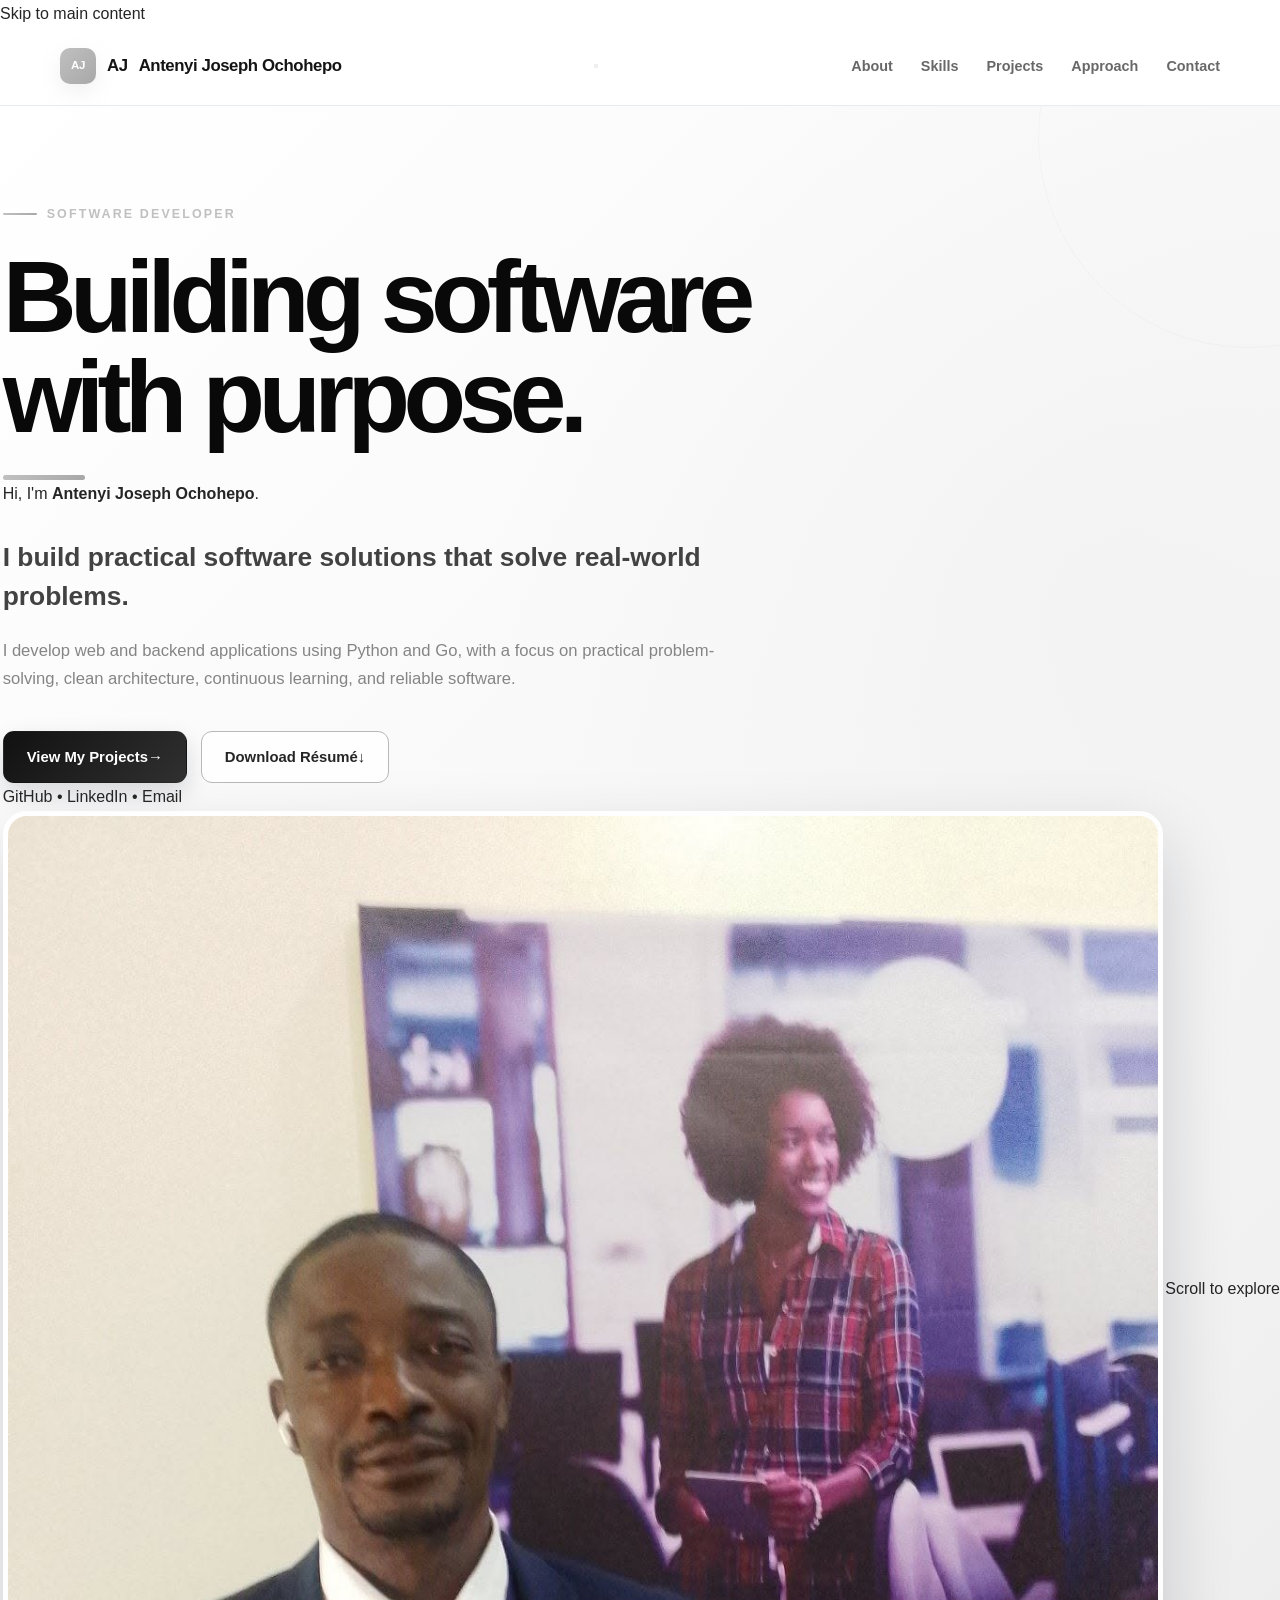
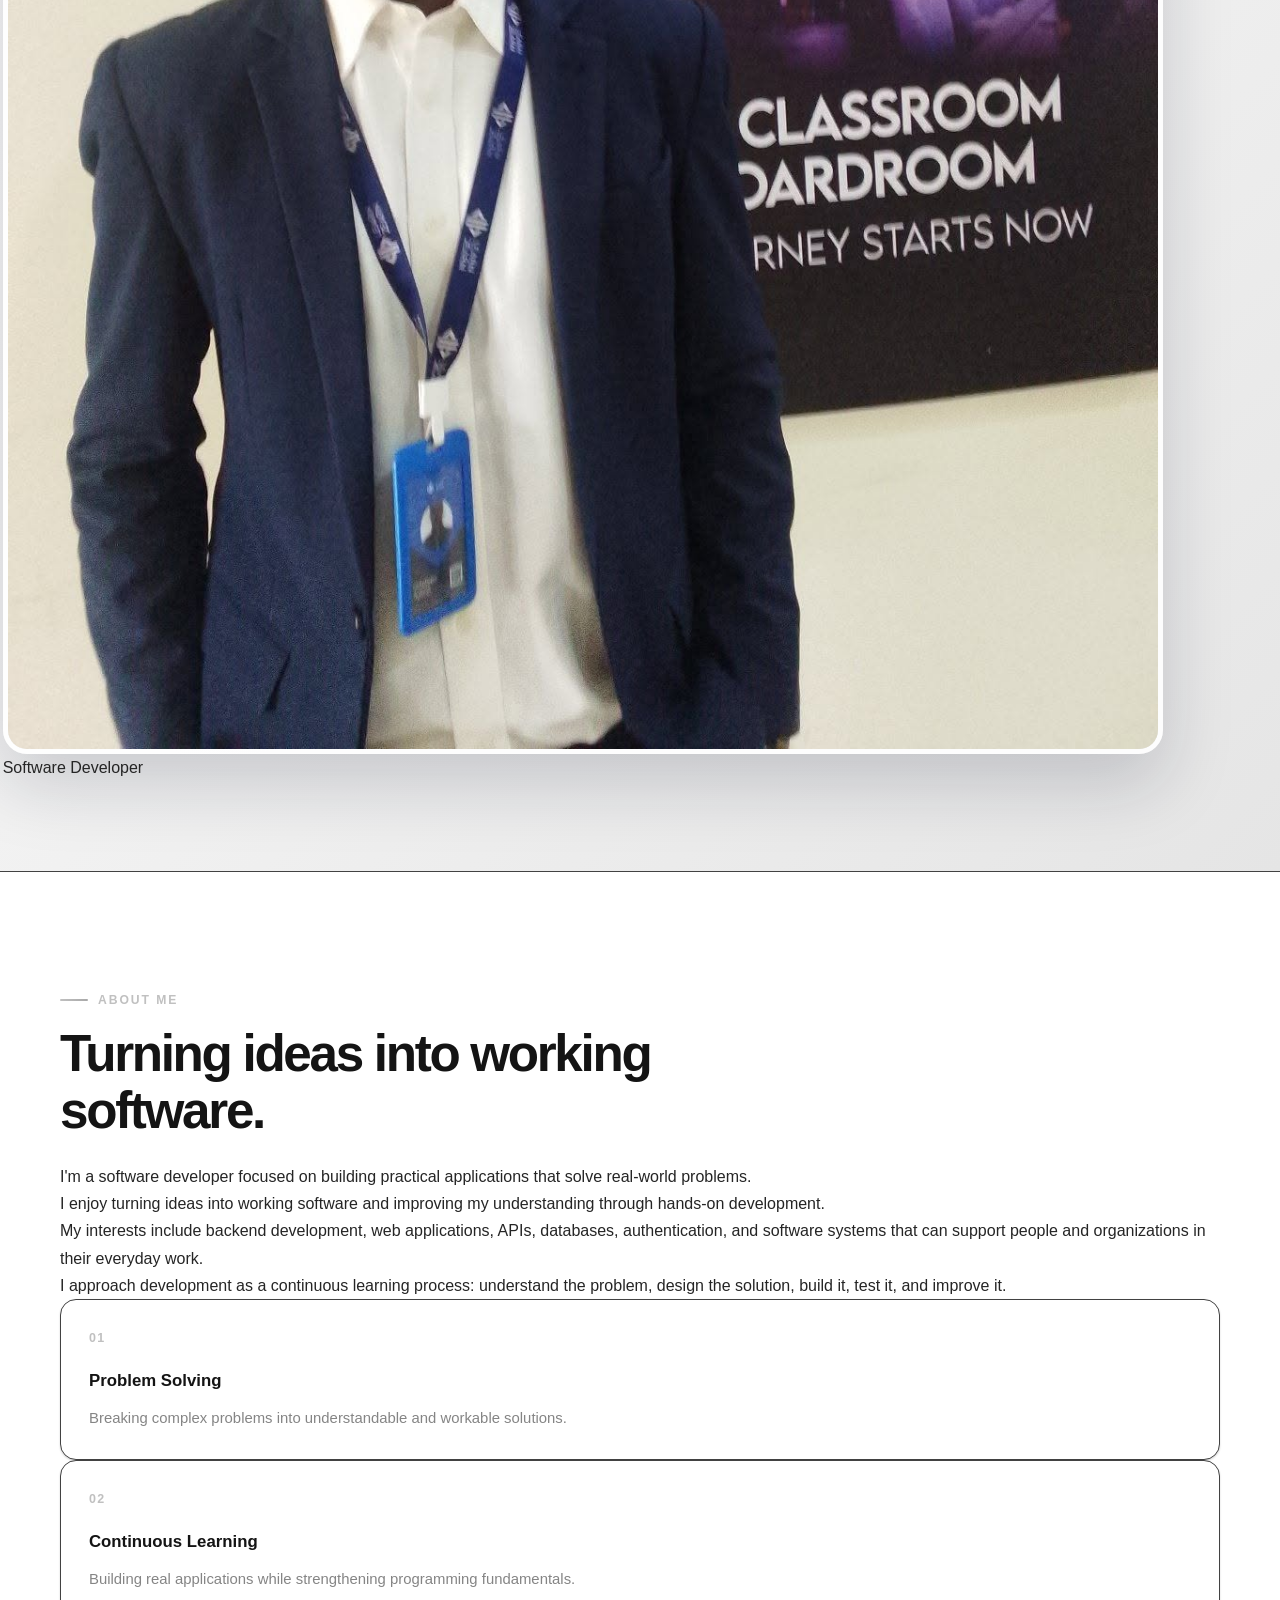
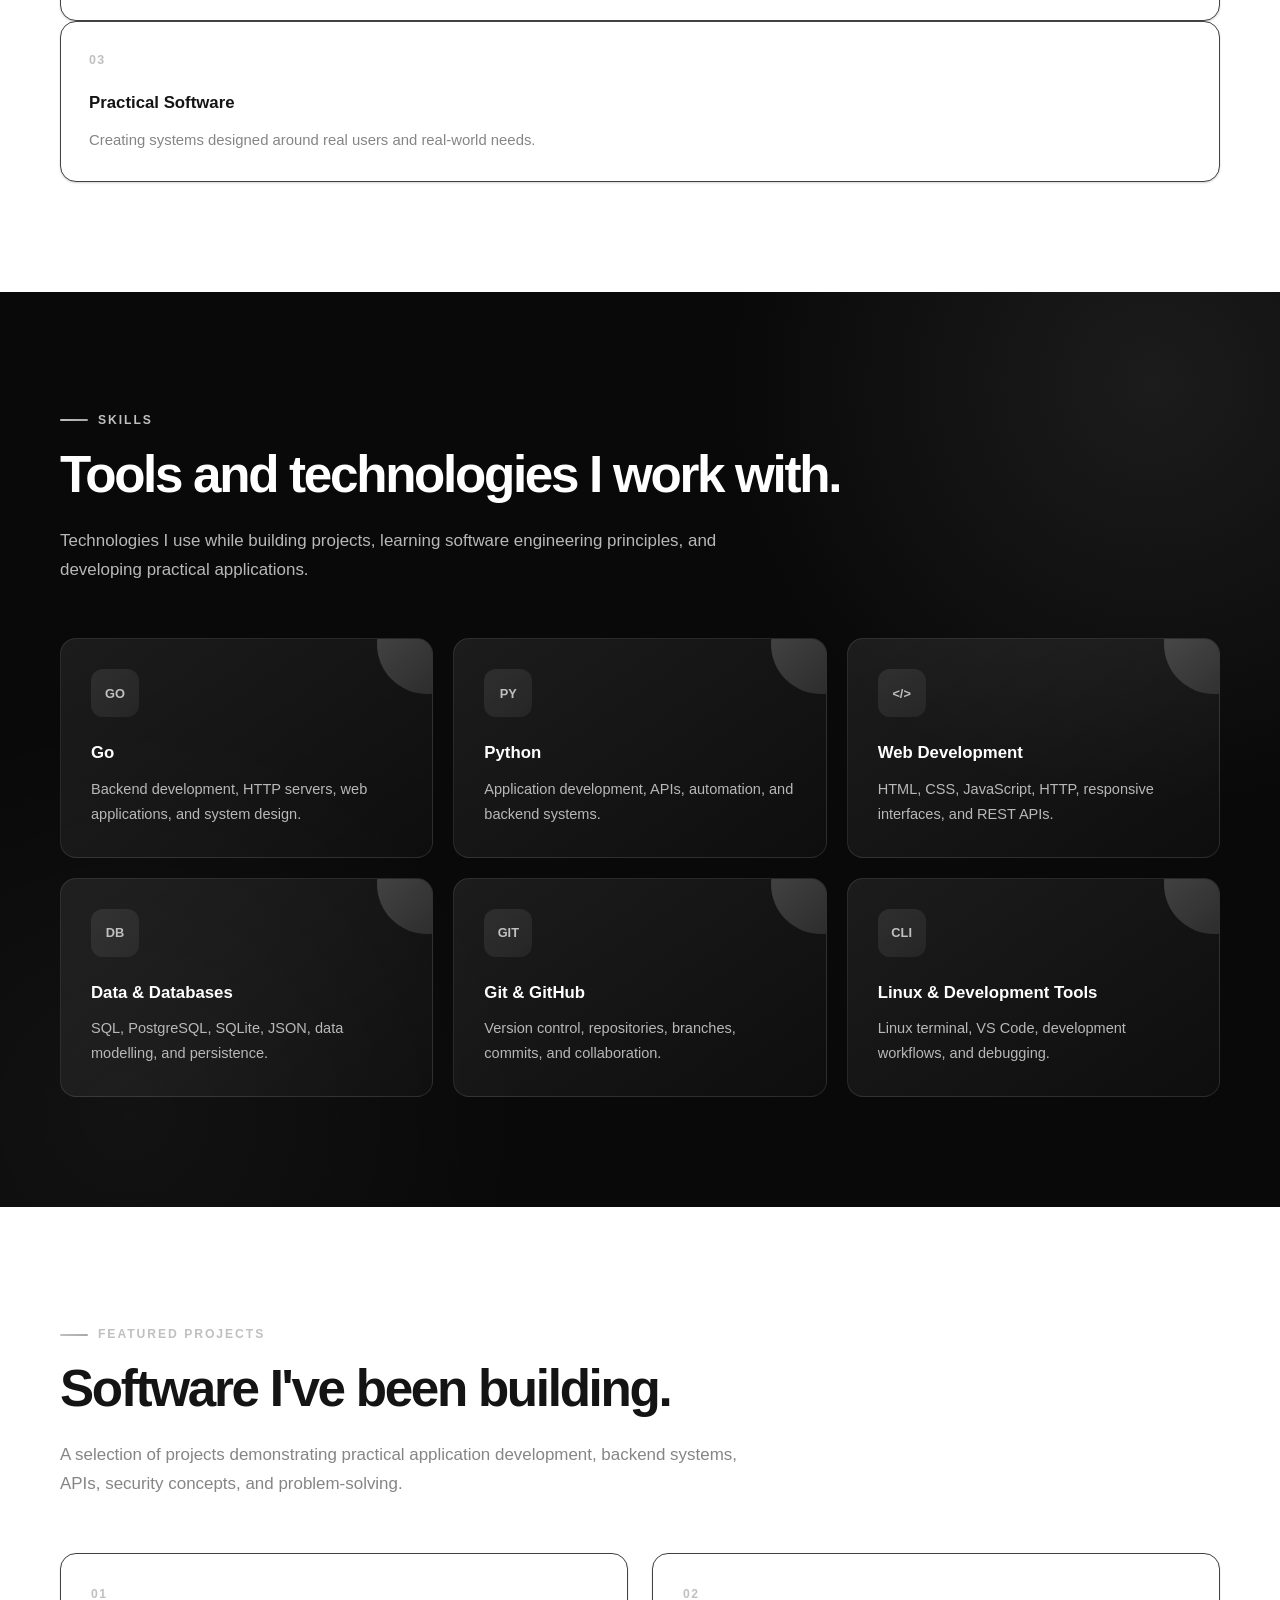
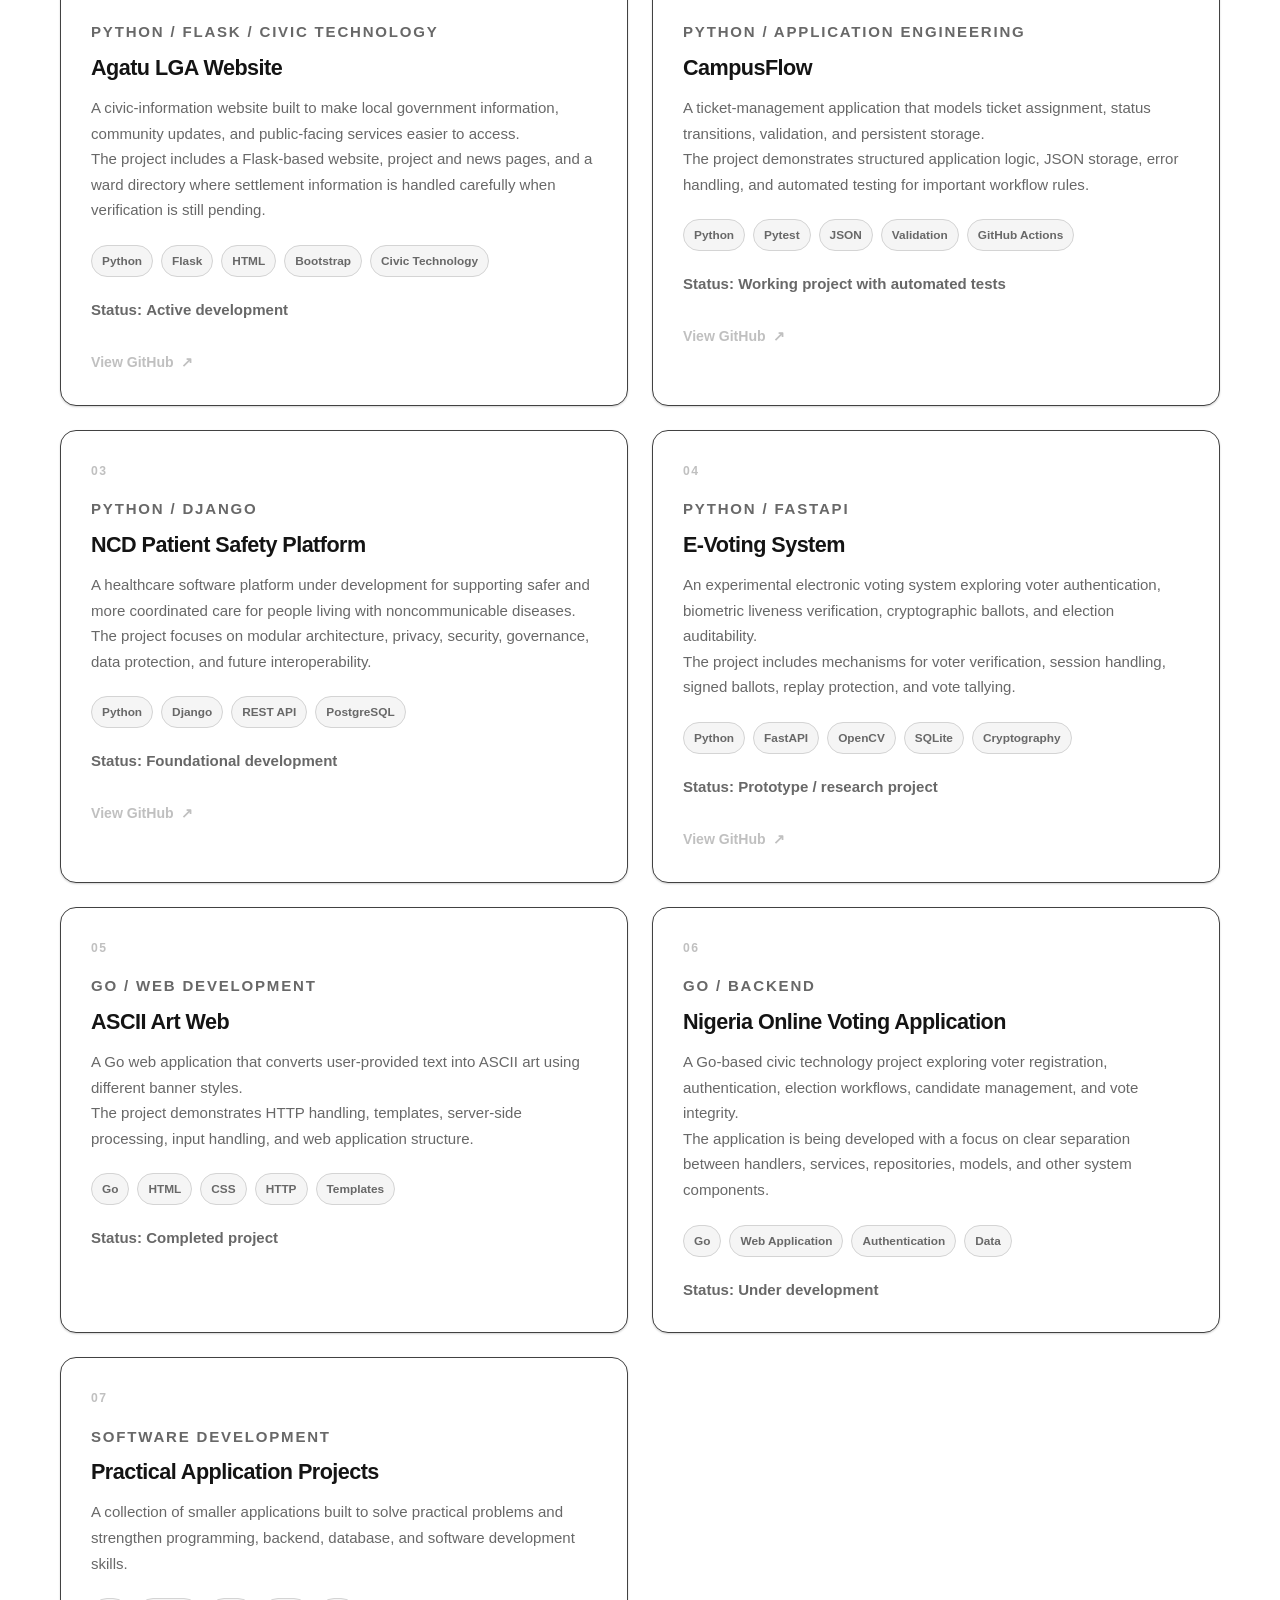
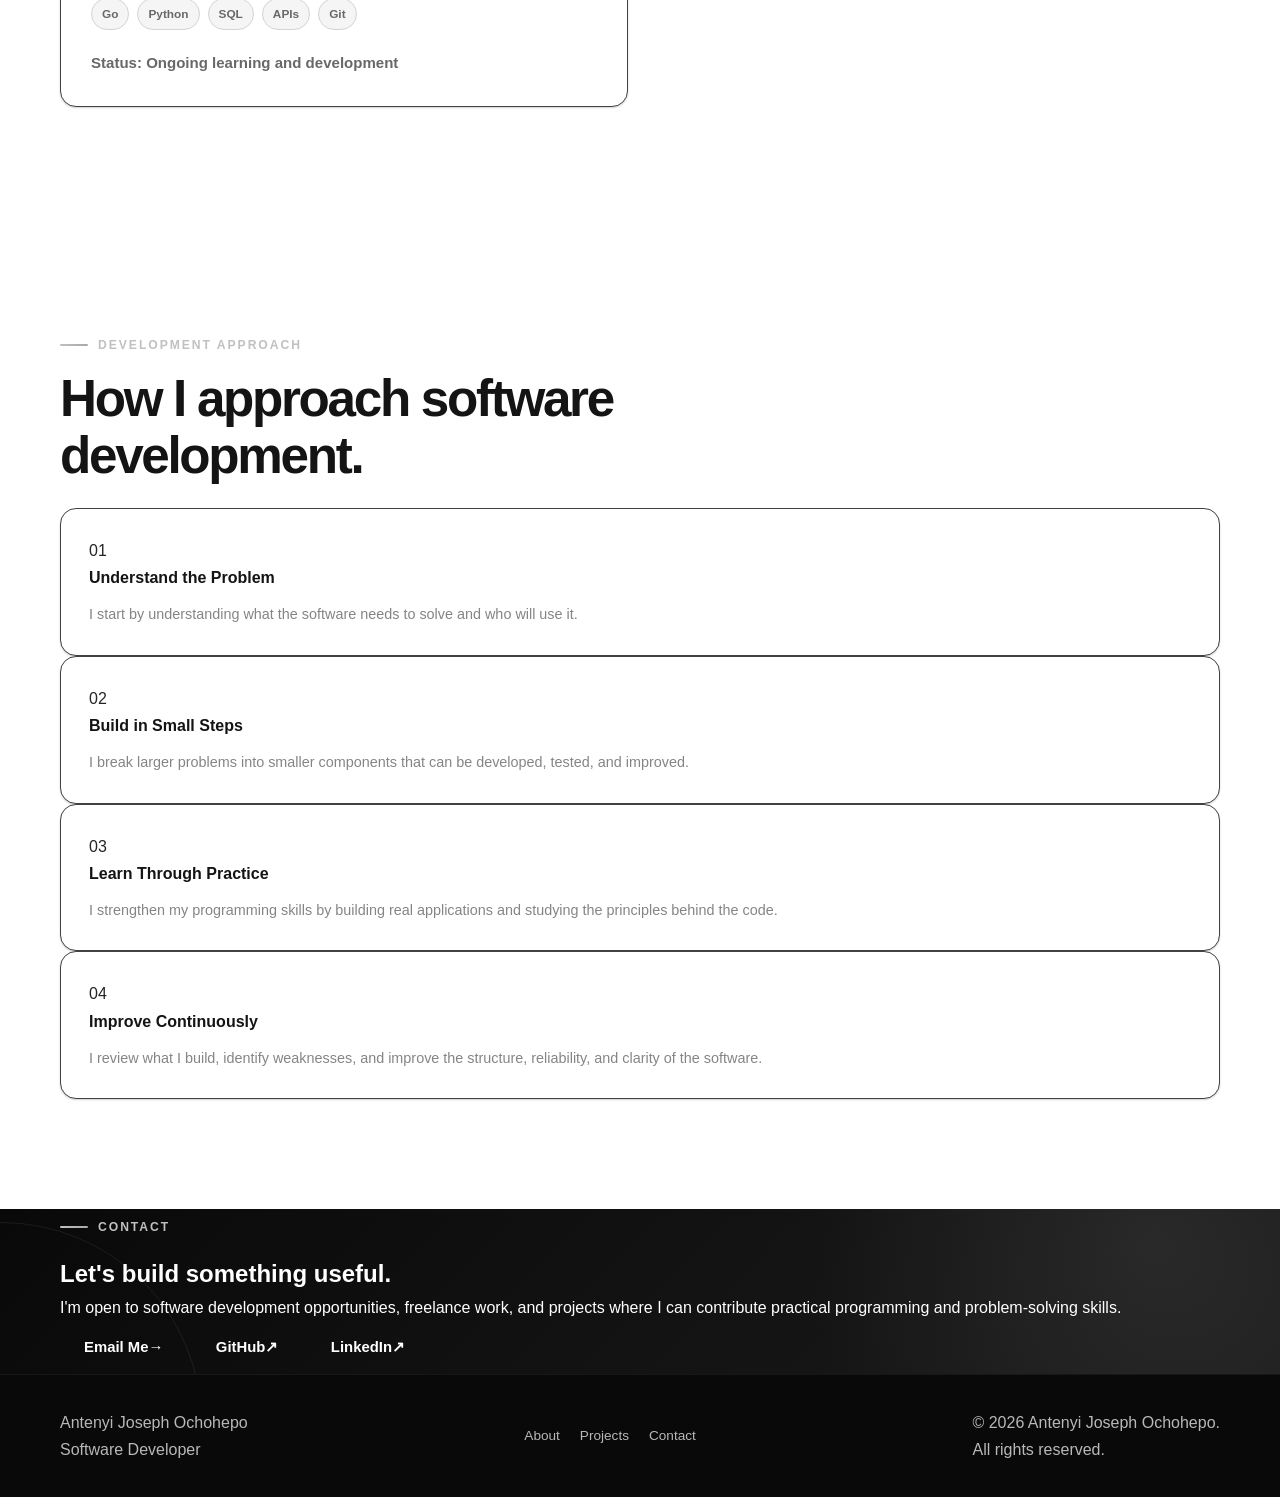
==== commit 665ec97d: "add index.html about.html projects.html contact.html css/style.css css/pages.css" ====
--- a/index.html
+++ b/index.html
@@ -168,7 +168,7 @@
             <a
                 class="logo"
                 href="#home"
-                aria-label="Antenyi Joseph home"
+                aria-label="Antenyi Joseph Ochohepo home"
             >
 
                 <span
@@ -179,7 +179,7 @@
                 </span>
 
                 <span class="logo-text">
-                    Antenyi Joseph
+                    Antenyi Joseph Ochohepo
                 </span>
 
             </a>
@@ -780,12 +780,85 @@
 
                 <div class="projects-grid">
 
+                    <!-- PROJECT 01: FEATURED CIVIC WEBSITE -->
+                    <article class="project-card project-card-featured">
+                        <div class="project-number">01</div>
+                        <div class="project-content">
+                            <p class="project-type">PYTHON / FLASK / CIVIC TECHNOLOGY</p>
+                            <h3>Agatu LGA Website</h3>
+                            <p>
+                                A civic-information website built to make local
+                                government information, community updates, and
+                                public-facing services easier to access.
+                            </p>
+                            <p>
+                                The project includes a Flask-based website,
+                                project and news pages, and a ward directory
+                                where settlement information is handled carefully
+                                when verification is still pending.
+                            </p>
+                            <div class="project-tags">
+                                <span>Python</span>
+                                <span>Flask</span>
+                                <span>HTML</span>
+                                <span>Bootstrap</span>
+                                <span>Civic Technology</span>
+                            </div>
+                            <p class="project-status">
+                                Status: <strong>Active development</strong>
+                            </p>
+                            <div class="project-links">
+                                <a href="https://github.com/antenyijoseph20-glitch/agatu_website"
+                                   target="_blank" rel="noopener noreferrer">
+                                    View GitHub <span aria-hidden="true">↗</span>
+                                </a>
+                            </div>
+                        </div>
+                    </article>
+
+
+                    <!-- PROJECT 02: ENGINEERING PROJECT -->
+                    <article class="project-card">
+                        <div class="project-number">02</div>
+                        <div class="project-content">
+                            <p class="project-type">PYTHON / APPLICATION ENGINEERING</p>
+                            <h3>CampusFlow</h3>
+                            <p>
+                                A ticket-management application that models
+                                ticket assignment, status transitions, validation,
+                                and persistent storage.
+                            </p>
+                            <p>
+                                The project demonstrates structured application
+                                logic, JSON storage, error handling, and automated
+                                testing for important workflow rules.
+                            </p>
+                            <div class="project-tags">
+                                <span>Python</span>
+                                <span>Pytest</span>
+                                <span>JSON</span>
+                                <span>Validation</span>
+                                <span>GitHub Actions</span>
+                            </div>
+                            <p class="project-status">
+                                Status: <strong>Working project with automated tests</strong>
+                            </p>
+                            <div class="project-links">
+                                <a href="https://github.com/antenyijoseph20-glitch/campusflow"
+                                   target="_blank" rel="noopener noreferrer">
+                                    View GitHub <span aria-hidden="true">↗</span>
+                                </a>
+                            </div>
+                        </div>
+                    </article>
+
+
                     <!-- PROJECT 1 -->
 
                     <article class="project-card project-card-featured">
 
                         <div class="project-number">
-                            01
+                            03
                         </div>
 
                         <div class="project-content">
@@ -851,7 +924,7 @@
                     <article class="project-card">
 
                         <div class="project-number">
-                            02
+                            04
                         </div>
 
                         <div class="project-content">
@@ -919,7 +992,7 @@
                     <article class="project-card">
 
                         <div class="project-number">
-                            03
+                            05
                         </div>
 
                         <div class="project-content">
@@ -972,7 +1045,7 @@
                     <article class="project-card project-card-accent">
 
                         <div class="project-number">
-                            04
+                            06
                         </div>
 
                         <div class="project-content">
@@ -1027,7 +1100,7 @@
                     <article class="project-card">
 
                         <div class="project-number">
-                            05
+                            07
                         </div>
 
                         <div class="project-content">
@@ -1279,9 +1352,9 @@
                 <a
                     class="footer-logo"
                     href="#home"
-                    aria-label="Return to Antenyi Joseph home"
+                    aria-label="Return to Antenyi Joseph Ochohepo home"
                 >
-                    Antenyi Joseph
+                    Antenyi Joseph Ochohepo
                 </a>
 
                 <p>
--- a/css/style.css
+++ b/css/style.css
@@ -8,36 +8,37 @@
    ========================================================= */
 
 :root {
-    --navy-950: #07111f;
-    --navy-900: #0b1728;
-    --navy-800: #10233d;
-    --navy-700: #17365f;
-
-    --blue-600: #2563eb;
-    --blue-500: #3b82f6;
-    --teal-500: #14b8a6;
+    /* Professional monochrome palette */
+    --navy-950: #090909;
+    --navy-900: #111111;
+    --navy-800: #1b1b1b;
+    --navy-700: #303030;
+
+    --blue-600: #c0c0c0;
+    --blue-500: #e5e5e5;
+    --teal-500: #a8a8a8;
 
     --white: #ffffff;
-    --slate-50: #f8fafc;
-    --slate-100: #f1f5f9;
-    --slate-200: #e2e8f0;
-    --slate-300: #cbd5e1;
-    --slate-500: #64748b;
-    --slate-600: #475569;
-    --slate-700: #334155;
-    --slate-800: #1e293b;
-    --slate-900: #0f172a;
-
-    --border: #e2e8f0;
+    --slate-50: #f5f5f5;
+    --slate-100: #e5e5e5;
+    --slate-200: #d4d4d4;
+    --slate-300: #b8b8b8;
+    --slate-500: #858585;
+    --slate-600: #686868;
+    --slate-700: #424242;
+    --slate-800: #252525;
+    --slate-900: #141414;
+
+    --border: #424242;
 
     --shadow-sm:
-        0 1px 2px rgba(15, 23, 42, 0.05);
+        0 1px 2px rgba(0, 0, 0, 0.18);
 
     --shadow-md:
-        0 12px 30px rgba(15, 23, 42, 0.08);
+        0 12px 30px rgba(0, 0, 0, 0.24);
 
     --shadow-lg:
-        0 24px 60px rgba(15, 23, 42, 0.12);
+        0 24px 60px rgba(0, 0, 0, 0.32);
 
     --radius-sm: 10px;
     --radius-md: 16px;
@@ -246,7 +247,7 @@
     font-weight: 900;
 
     box-shadow:
-        0 8px 20px rgba(37, 99, 235, 0.22);
+        0 8px 20px rgba(192, 192, 192, 0.22);
 }
 
 .nav-links {
@@ -323,19 +324,19 @@
     background:
         radial-gradient(
             circle at 85% 20%,
-            rgba(37, 99, 235, 0.13),
+            rgba(192, 192, 192, 0.08),
             transparent 28%
         ),
         radial-gradient(
             circle at 10% 80%,
-            rgba(20, 184, 166, 0.09),
+            rgba(255, 255, 255, 0.04),
             transparent 25%
         ),
         linear-gradient(
             135deg,
             #ffffff 0%,
-            #f8fafc 55%,
-            #eef5ff 100%
+            #f5f5f5 55%,
+            #e5e5e5 100%
         );
 
     border-bottom: 1px solid var(--border);
@@ -352,7 +353,7 @@
     right: -180px;
     top: -180px;
 
-    border: 1px solid rgba(37, 99, 235, 0.12);
+    border: 1px solid rgba(192, 192, 192, 0.12);
 
     border-radius: 50%;
 }
@@ -368,7 +369,7 @@
     right: 30px;
     top: -120px;
 
-    border: 1px solid rgba(20, 184, 166, 0.10);
+    border: 1px solid rgba(255, 255, 255, 0.04);
 
     border-radius: 50%;
 }
@@ -415,7 +416,7 @@
 .hero h1 {
     max-width: 920px;
 
-    color: var(--slate-950, #020617);
+    color: var(--slate-950, #090909);
 
     font-size: clamp(3.2rem, 8vw, 6.7rem);
 
@@ -618,7 +619,7 @@
 
     border-radius: 30px;
 
-    border: 1px solid rgba(37, 99, 235, 0.20);
+    border: 1px solid rgba(192, 192, 192, 0.20);
 
     z-index: -1;
 }
@@ -704,7 +705,7 @@
 .highlight-card:hover {
     transform: translateY(-5px);
 
-    border-color: rgba(37, 99, 235, 0.25);
+    border-color: rgba(192, 192, 192, 0.25);
 
     box-shadow: var(--shadow-md);
 }
@@ -789,15 +790,15 @@
     background:
         linear-gradient(
             135deg,
-            rgba(37, 99, 235, 0.30),
-            rgba(20, 184, 166, 0.20)
+            rgba(192, 192, 192, 0.30),
+            rgba(255, 255, 255, 0.08)
         );
 }
 
 .skill-card:hover {
     transform: translateY(-6px);
 
-    border-color: rgba(59, 130, 246, 0.40);
+    border-color: rgba(192, 192, 192, 0.40);
 
     background:
         linear-gradient(
@@ -821,11 +822,11 @@
     background:
         linear-gradient(
             135deg,
-            rgba(59, 130, 246, 0.18),
-            rgba(20, 184, 166, 0.14)
+            rgba(192, 192, 192, 0.12),
+            rgba(255, 255, 255, 0.06)
         );
 
-    color: #93c5fd;
+    color: #c0c0c0;
 
     font-size: 0.8rem;
     font-weight: 850;
@@ -840,7 +841,7 @@
 }
 
 .skill-card p {
-    color: #a8b5c7;
+    color: #b8b8b8;
 
     font-size: 0.91rem;
 }
@@ -858,12 +859,12 @@
     background:
         radial-gradient(
             circle at 90% 10%,
-            rgba(37, 99, 235, 0.18),
+            rgba(192, 192, 192, 0.10),
             transparent 30%
         ),
         radial-gradient(
             circle at 10% 90%,
-            rgba(20, 184, 166, 0.10),
+            rgba(255, 255, 255, 0.04),
             transparent 28%
         ),
         var(--navy-950);
@@ -872,7 +873,7 @@
 }
 
 #skills .section-label {
-    color: #60a5fa;
+    color: #c0c0c0;
 }
 
 #skills h2 {
@@ -880,7 +881,7 @@
 }
 
 #skills .section-intro {
-    color: #94a3b8;
+    color: #b8b8b8;
 }
 
 
@@ -950,7 +951,7 @@
 .project-card:hover {
     transform: translateY(-7px);
 
-    border-color: rgba(37, 99, 235, 0.22);
+    border-color: rgba(192, 192, 192, 0.22);
 
     box-shadow: var(--shadow-lg);
 }
@@ -1133,7 +1134,7 @@
     background:
         radial-gradient(
             circle at 90% 20%,
-            rgba(37, 99, 235, 0.18),
+            rgba(192, 192, 192, 0.10),
             transparent 30%
         ),
         linear-gradient(
@@ -1162,7 +1163,7 @@
 }
 
 .contact-section .section-label {
-    color: #60a5fa;
+    color: #c0c0c0;
 }
 
 .contact-section h2 {
@@ -1170,7 +1171,7 @@
 }
 
 .contact-section .section-intro {
-    color: #a8b5c7;
+    color: #b8b8b8;
 }
 
 .contact-links {
@@ -1206,9 +1207,9 @@
 .site-footer {
     padding: 34px 0;
 
-    background: #050d18;
-
-    color: #94a3b8;
+    background: #090909;
+
+    color: #b8b8b8;
 
     border-top: 1px solid rgba(255, 255, 255, 0.06);
 }
@@ -1272,7 +1273,7 @@
 
 a:focus-visible,
 button:focus-visible {
-    outline: 3px solid rgba(59, 130, 246, 0.45);
+    outline: 3px solid rgba(192, 192, 192, 0.75);
 
     outline-offset: 4px;
 }
